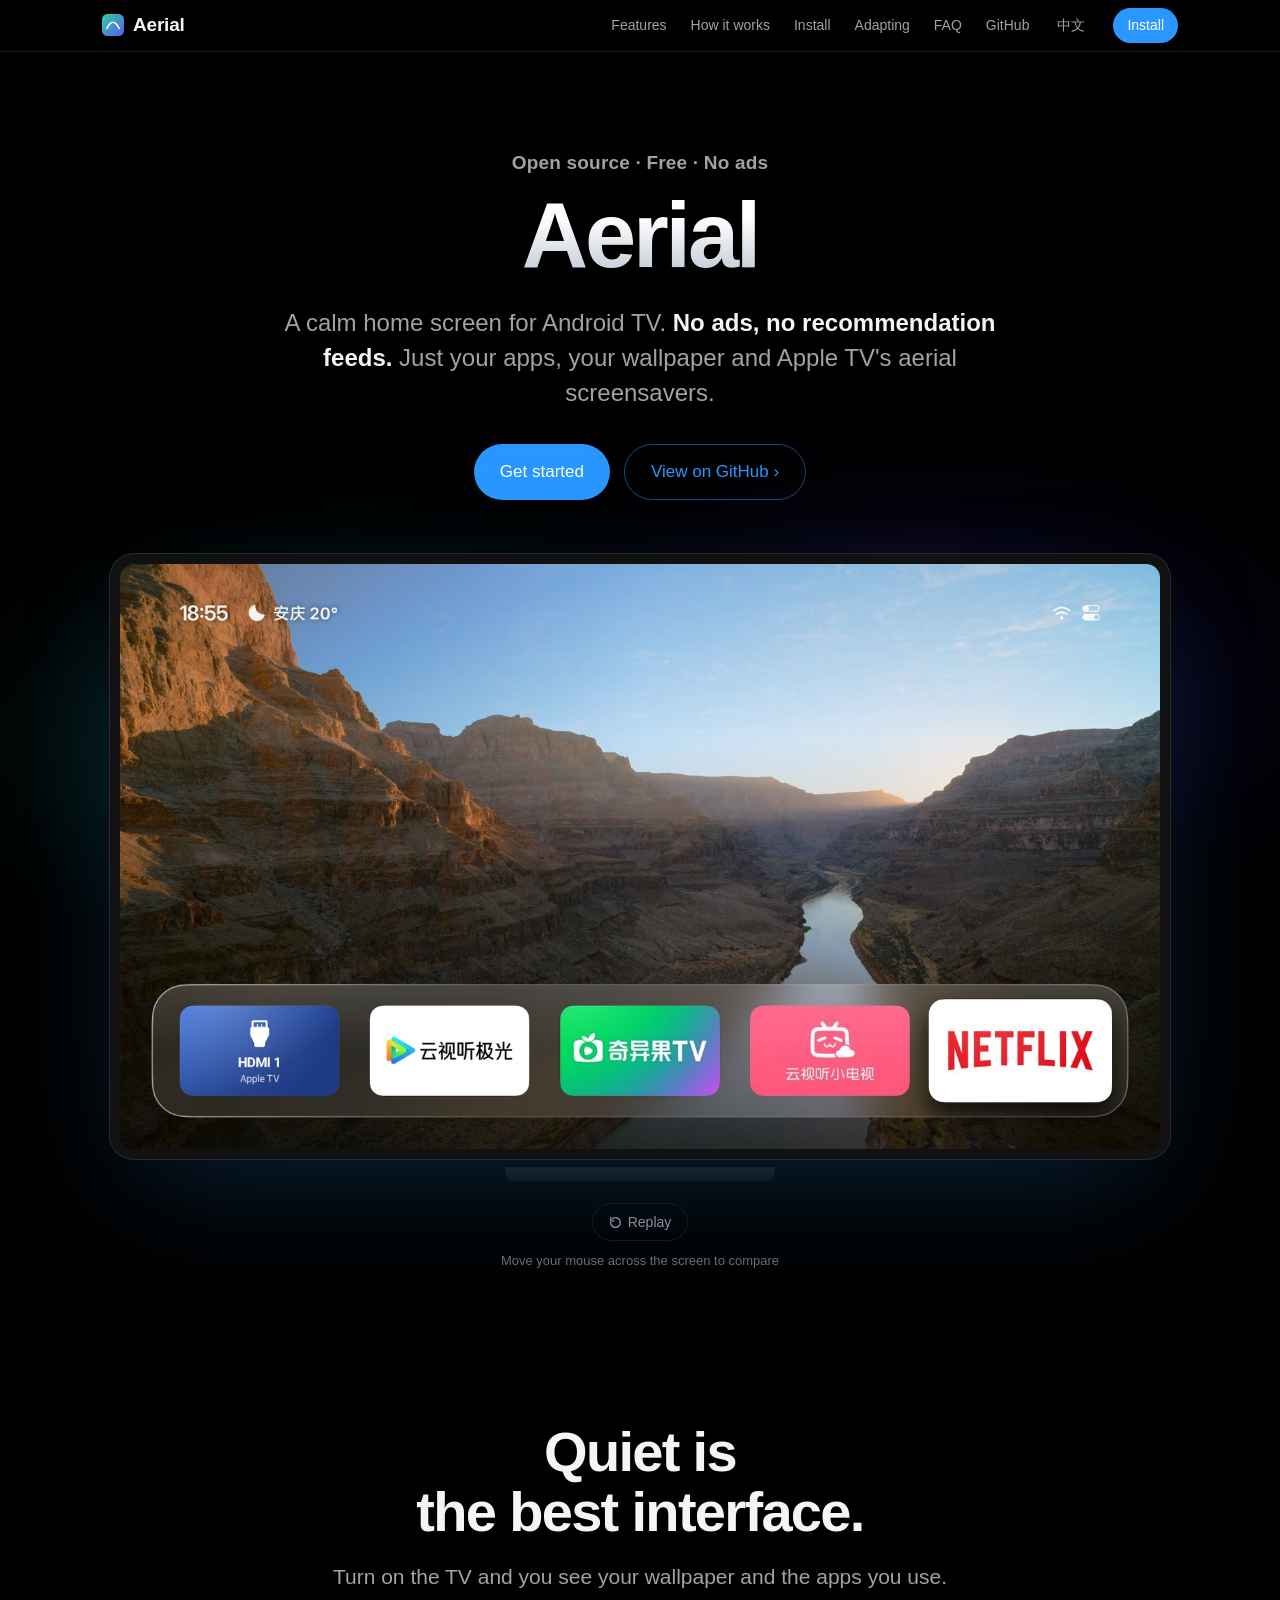
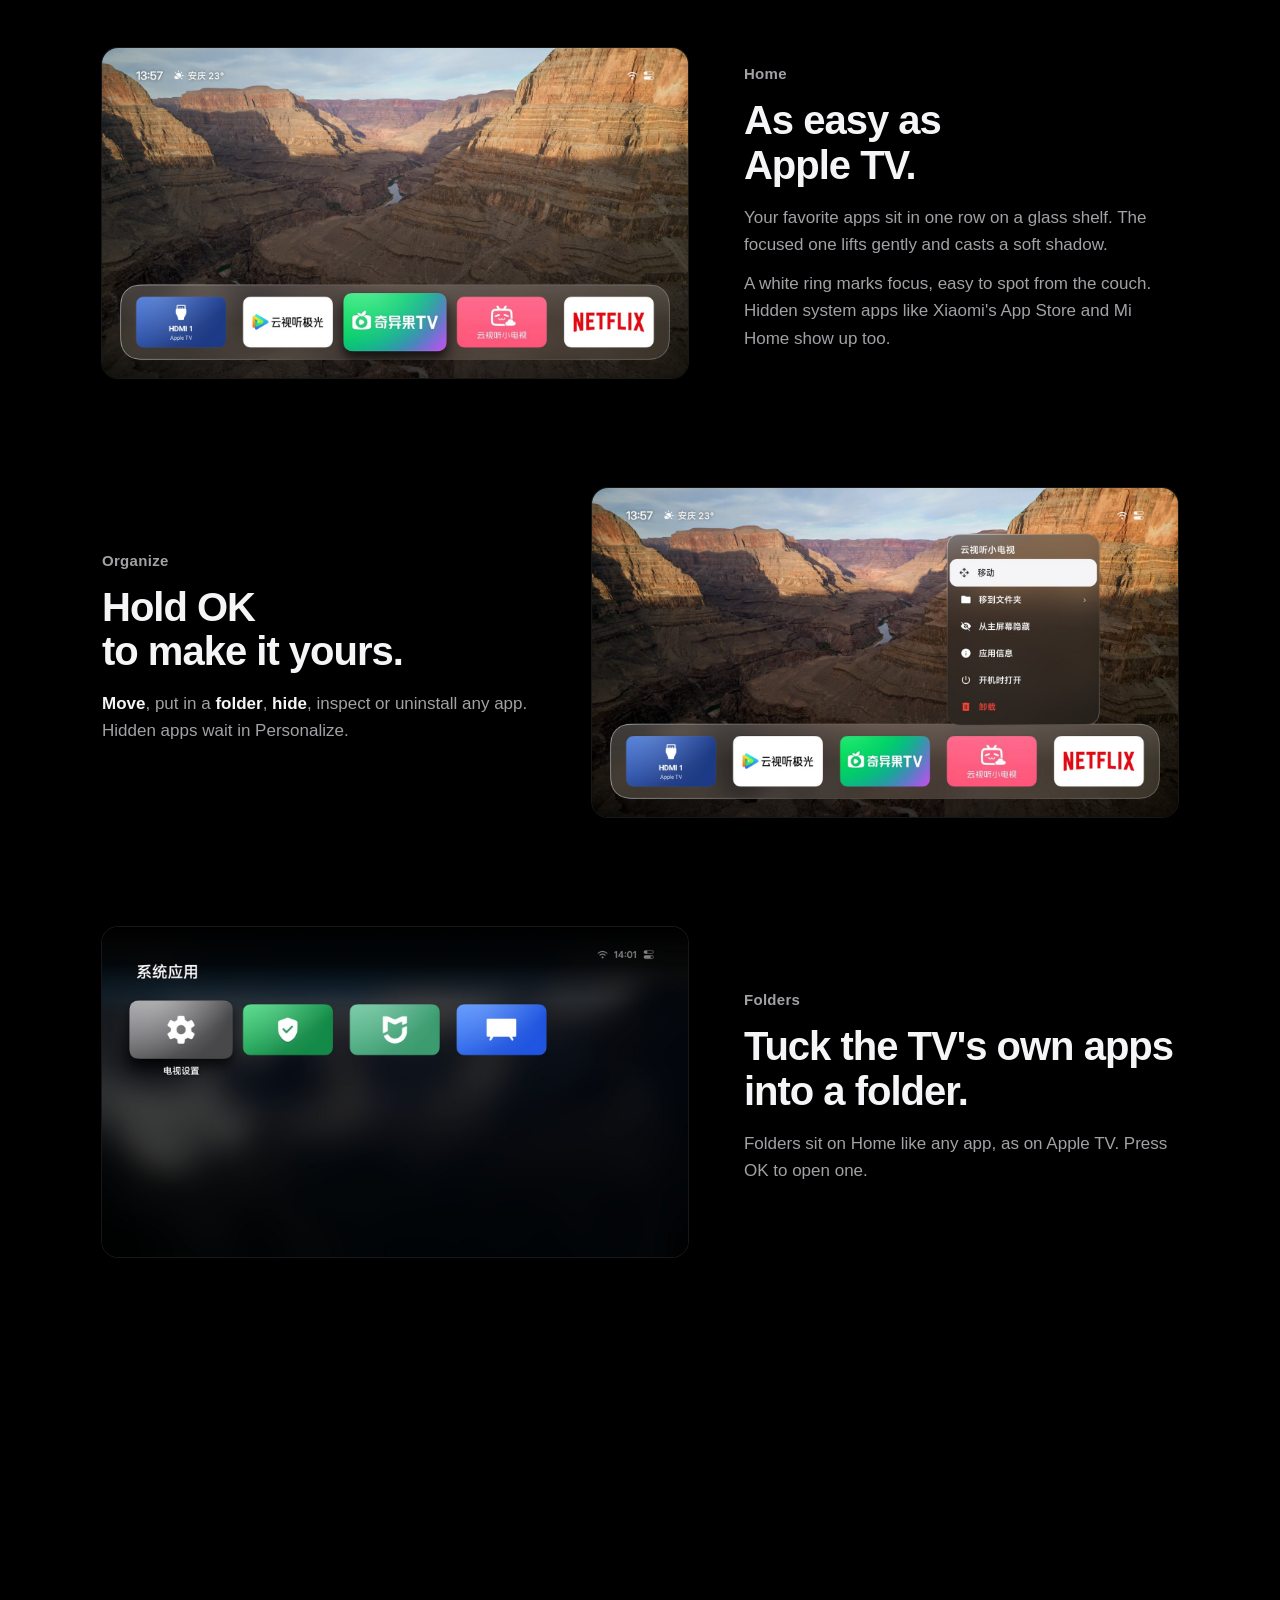
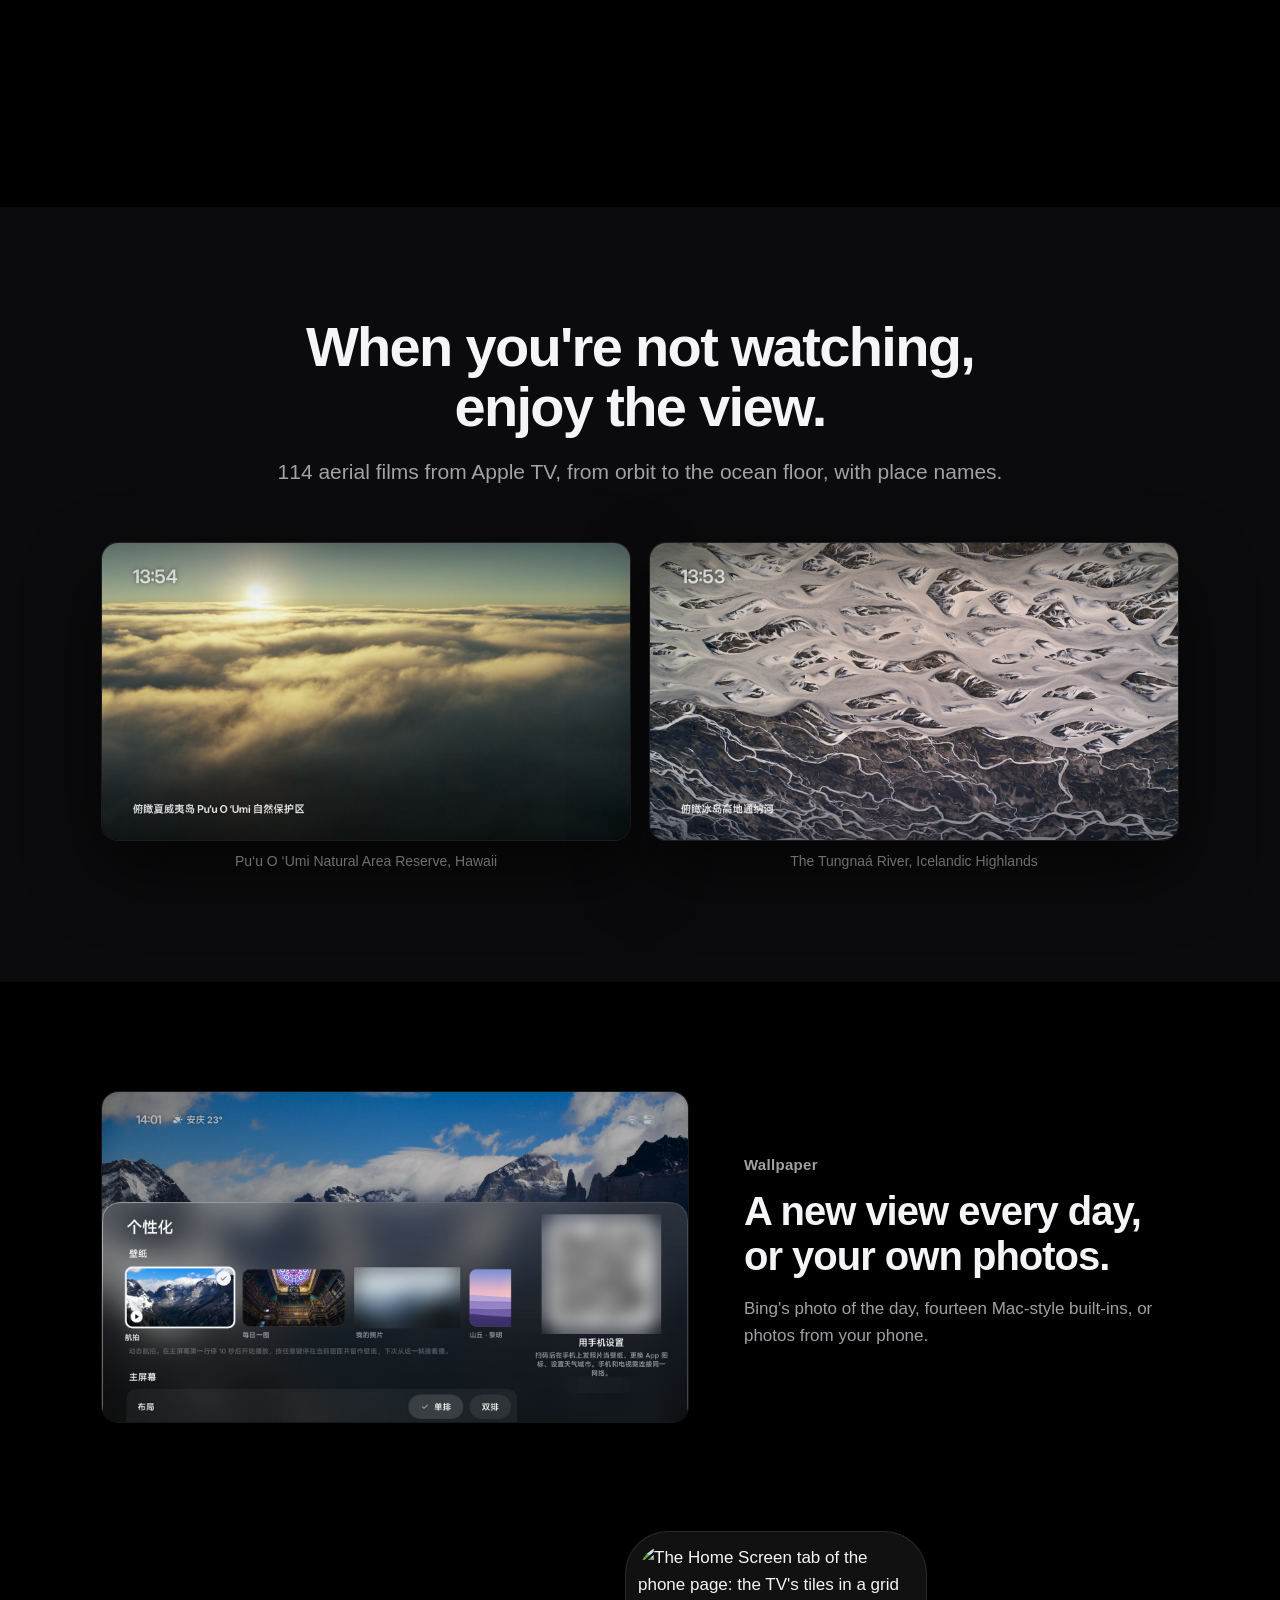
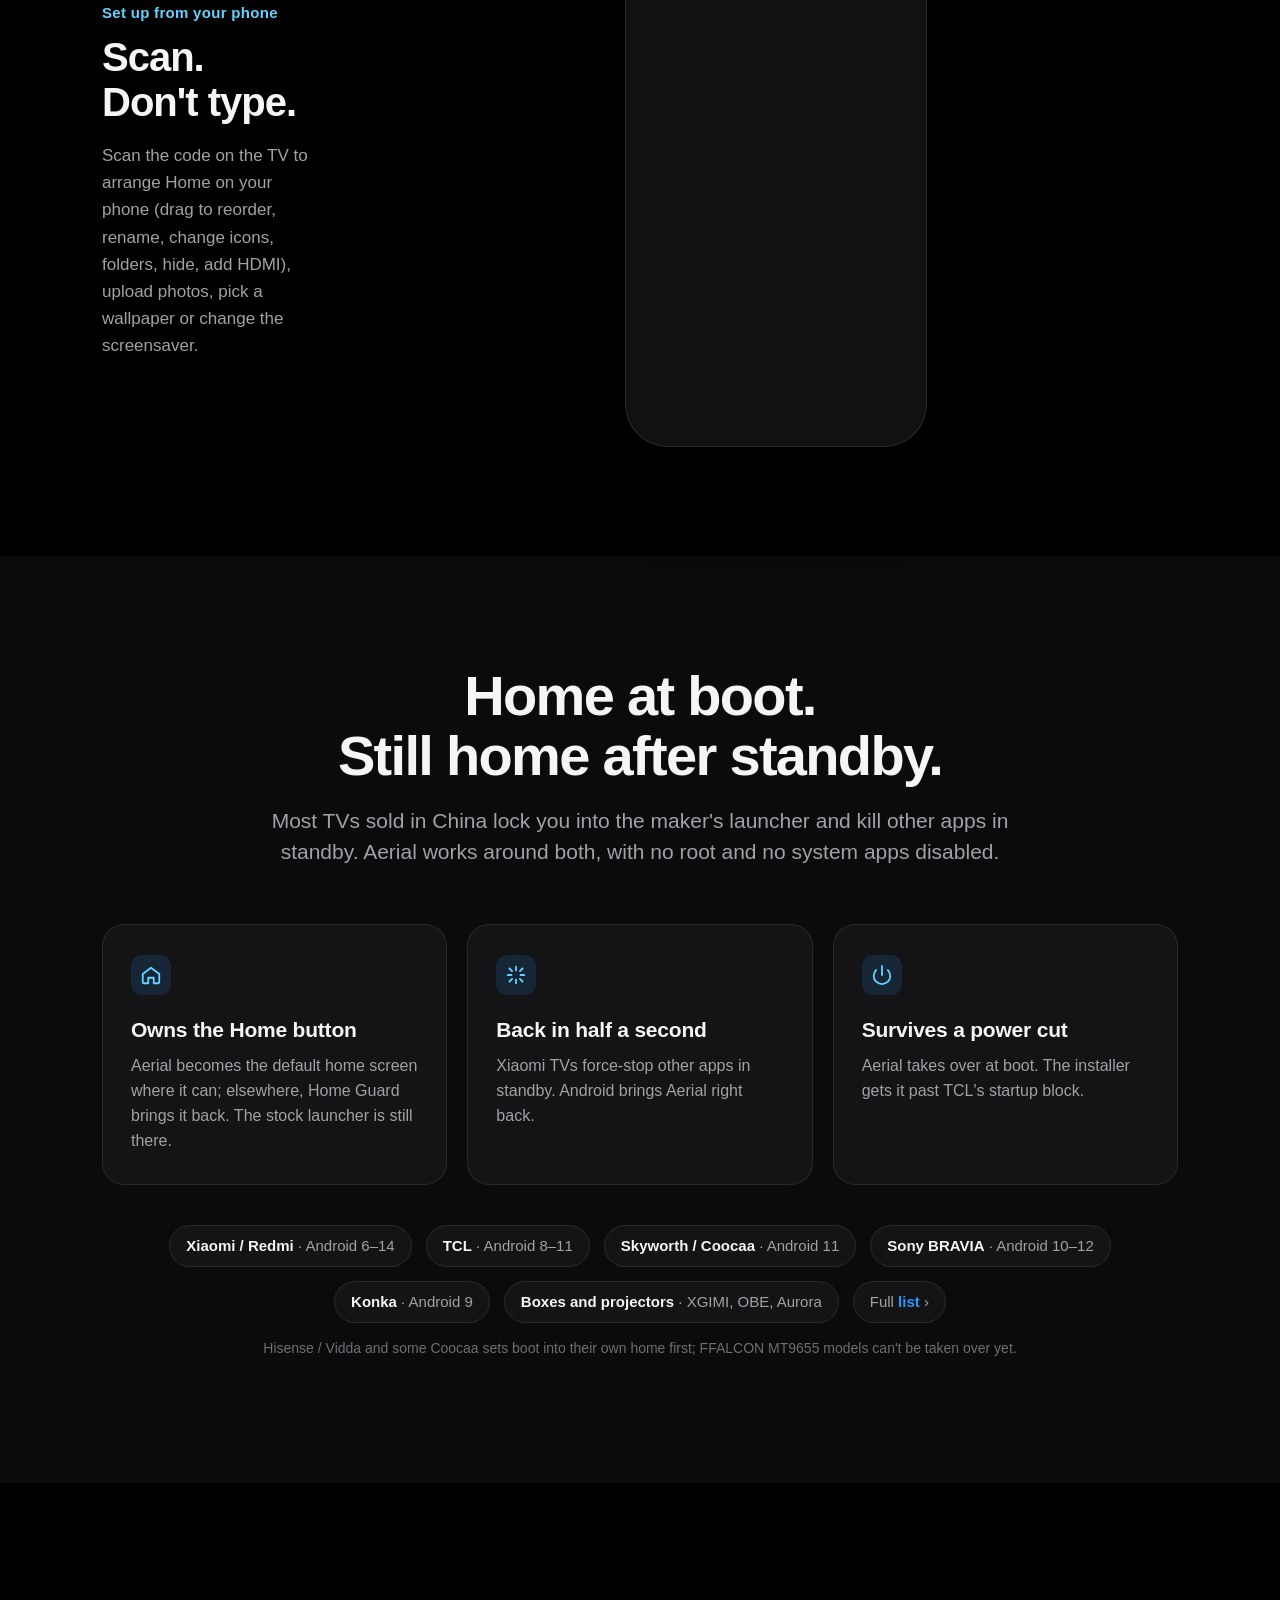
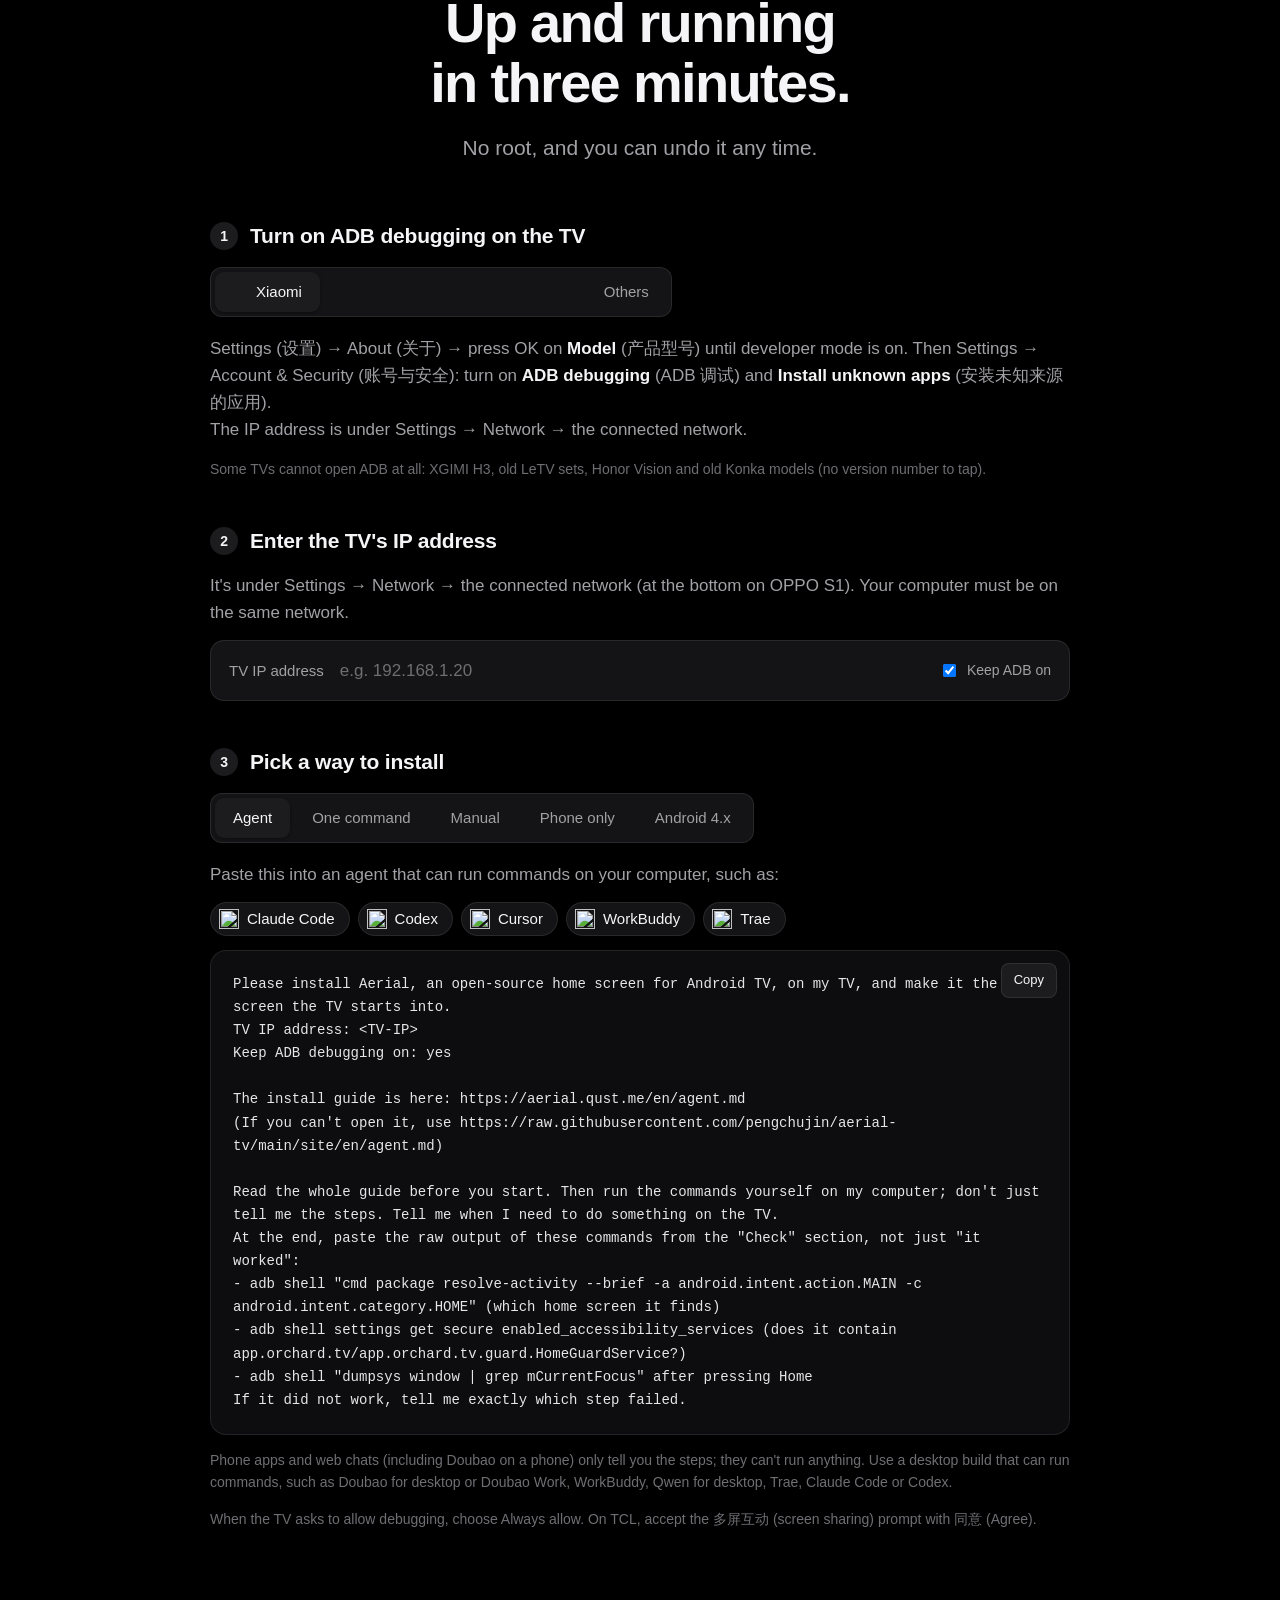
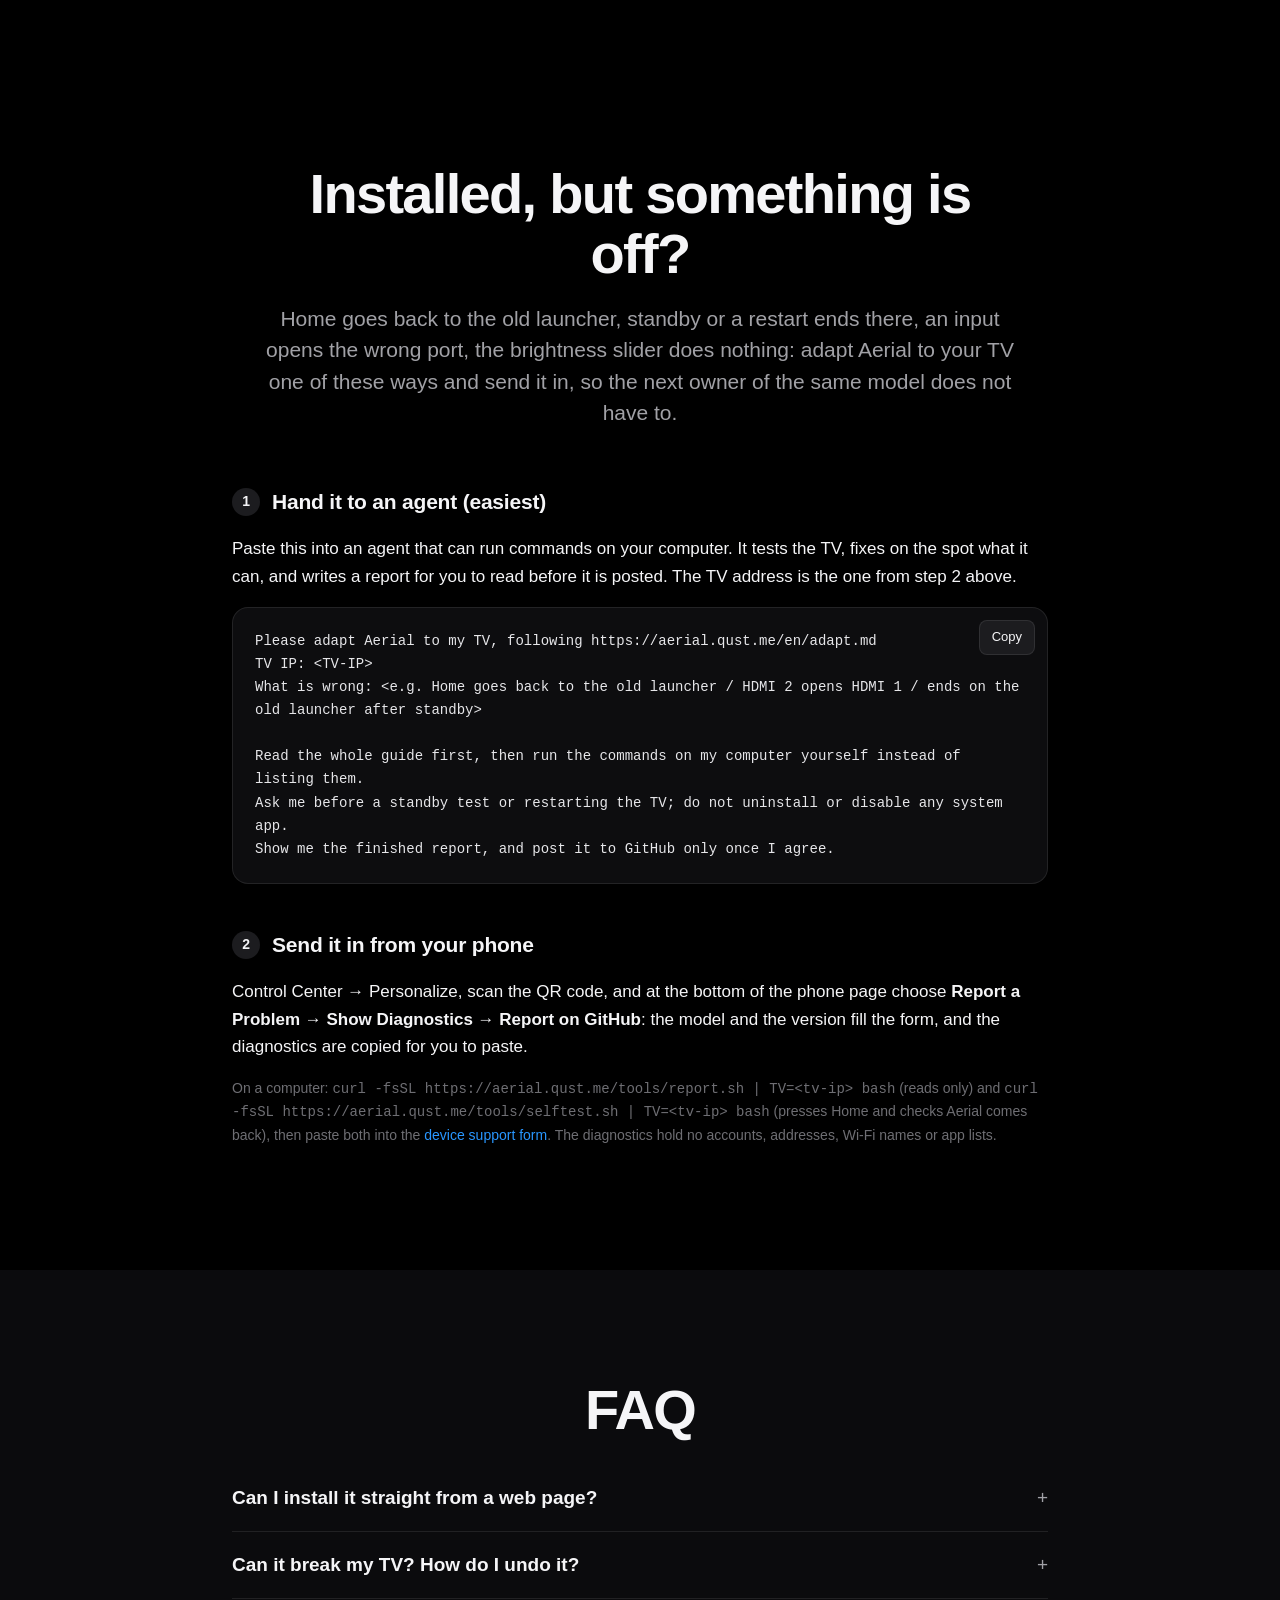
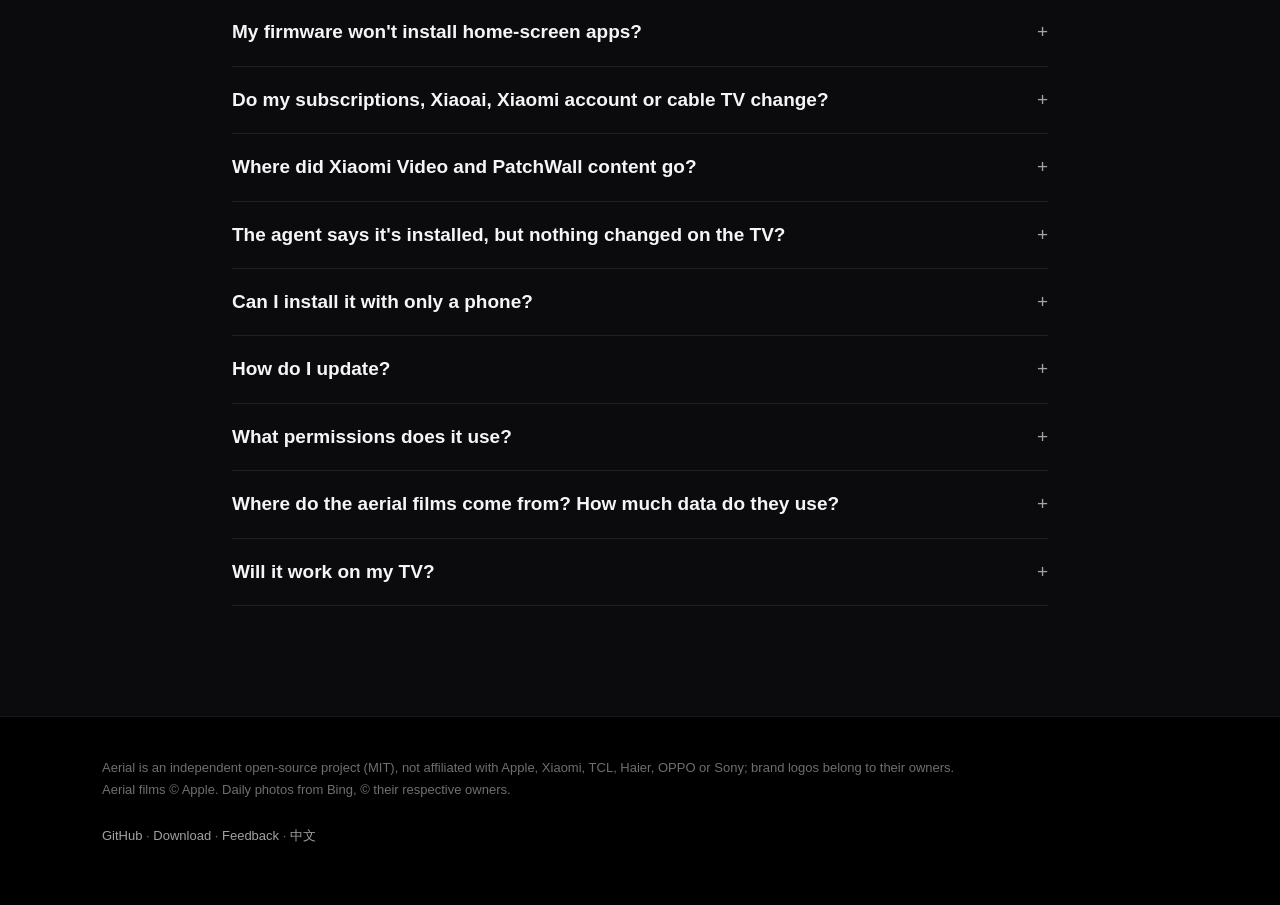
==== android/site/en/index.html @ 9aece4e9 "Lite in the agent guide: pick the build by Android version, refuse the wrong one agent.md (zh/en) ch" ====
<!doctype html>
<html lang="en">
<head>
<meta charset="utf-8">
<meta name="viewport" content="width=device-width, initial-scale=1, viewport-fit=cover">
<script>
  // Open the page in the browser's language, unless the visitor picked one with the switcher.
  (function () {
    if (/bot|crawl|spider|slurp/i.test(navigator.userAgent)) return;
    var saved; try { saved = localStorage.getItem('aerial-lang'); } catch (e) {}
    var lang = (navigator.languages && navigator.languages[0]) || navigator.language || '';
    if (saved ? saved === 'zh' : /^zh/i.test(lang)) location.replace('../' + location.hash);
  })();
</script>
<title>Aerial · A calm home screen for Android TV</title>
<meta name="description" content="An open-source, tvOS-style home screen for Android TV. No ads, no recommendation feeds. Just your apps, your wallpaper and Apple TV's aerial screensavers. Built for Xiaomi, TCL, Skyworth, Sony and other TVs and boxes sold in China.">
<meta property="og:title" content="Aerial · A calm home screen for Android TV">
<meta property="og:description" content="An open-source, tvOS-style home screen for Android TV. No ads, and it stays your home screen.">
<meta property="og:image" content="../img/home.jpg?v=147">
<meta name="theme-color" content="#000000">
<link rel="alternate" hreflang="zh" href="https://aerial.qust.me/">
<link rel="alternate" hreflang="en" href="https://aerial.qust.me/en/">
<link rel="alternate" hreflang="x-default" href="https://aerial.qust.me/en/">
<link rel="icon" href="../favicon.svg" type="image/svg+xml">
<link rel="stylesheet" href="../style.css?v=12">
</head>
<body>

<nav>
  <div class="wrap">
    <a class="brand" href="#top" aria-label="Aerial"><svg width="22" height="22" viewBox="0 0 32 32" aria-hidden="true"><defs><linearGradient id="g" x1="0" y1="0" x2="1" y2="1"><stop offset="0" stop-color="#2fd0a5"/><stop offset="1" stop-color="#5b5bf0"/></linearGradient></defs><rect width="32" height="32" rx="8" fill="url(#g)"/><path d="M7 21c3-6 6-9 9-9s6 3 9 9" fill="none" stroke="#fff" stroke-width="2.4" stroke-linecap="round"/></svg> Aerial</a>
    <div class="links">
      <a href="#features">Features</a>
      <a href="#how">How it works</a>
      <a href="#install">Install</a>
      <a href="#adapt">Adapting</a>
      <a href="#faq">FAQ</a>
      <a href="https://github.com/pengchujin/aerial-tv">GitHub</a>
    </div>
    <a class="lang" href="../" data-lang="zh" hreflang="zh" lang="zh-CN">中文</a>
    <a class="cta" href="#install">Install</a>
  </div>
</nav>

<header class="hero" id="top">
  <div class="wrap">
    <p class="eyebrow">Open source · Free · No ads</p>
    <h1>Aerial</h1>
    <p class="lede">A calm home screen for Android TV. <strong>No ads, no recommendation feeds.</strong> Just your apps, your wallpaper and Apple TV's aerial screensavers.</p>
    <div class="actions">
      <a class="btn primary" href="#install">Get started</a>
      <a class="btn ghost" href="https://github.com/pengchujin/aerial-tv">View on GitHub ›</a>
    </div>
    <div class="tv reveal">
      <div class="glow"></div>
      <div class="screen compare" id="compare" role="slider" tabindex="0" aria-label="The TV's stock home screen compared with Aerial. Move left or right to compare." aria-valuemin="0" aria-valuemax="100" aria-valuenow="0">
        <img class="before" src="../img/stock-xiaomi.jpg?v=3" alt="The TV's stock home screen, covered in show recommendations and membership badges" width="1600" height="900">
        <div class="after"><img src="../img/home.jpg?v=147" alt="Aerial's home screen: a landscape wallpaper and a row of apps on a glass shelf" width="1600" height="900"></div>
        <div class="divider" aria-hidden="true"><span class="knob"><svg width="20" height="20" viewBox="0 0 24 24" fill="none" stroke="currentColor" stroke-width="2.4" stroke-linecap="round" stroke-linejoin="round"><path d="M9 6l-6 6 6 6M15 6l6 6-6 6"/></svg></span></div>
      </div>
      <div class="stand"></div>
      <div class="compare-legend">
        <button type="button" class="replay"><svg width="13" height="13" viewBox="0 0 24 24" fill="none" stroke="currentColor" stroke-width="2.6" stroke-linecap="round" stroke-linejoin="round" aria-hidden="true"><path d="M3 12a9 9 0 1 0 3-6.7"/><path d="M3 3v6h6"/></svg>Replay</button>
        <span class="compare-hint">Move your mouse across the screen to compare</span>
      </div>
    </div>
  </div>
</header>

<section id="features">
  <div class="wrap">
    <div class="head reveal">
      <h2>Quiet is<br>the best interface.</h2>
      <p>Turn on the TV and you see your wallpaper and the apps you use.</p>
    </div>

    <div class="feature reveal">
      <div class="shot"><img src="../img/focus.jpg?v=146" alt="The glass shelf under the top row, with an app in focus" loading="lazy" width="1600" height="900"></div>
      <div>
        <p class="kicker">Home</p>
        <h3>As easy as<br>Apple TV.</h3>
        <p>Your favorite apps sit in one row on a glass shelf. The focused one lifts gently and casts a soft shadow.</p>
        <p>A white ring marks focus, easy to spot from the couch. Hidden system apps like Xiaomi's App Store and Mi Home show up too.</p>
      </div>
    </div>

    <div class="feature flip reveal">
      <div class="shot"><img src="../img/menu.jpg?v=146" alt="The long-press menu: Move, Move to Folder, Hide, App Info, Uninstall" loading="lazy" width="1600" height="900"></div>
      <div>
        <p class="kicker">Organize</p>
        <h3>Hold OK<br>to make it yours.</h3>
        <p><strong>Move</strong>, put in a <strong>folder</strong>, <strong>hide</strong>, inspect or uninstall any app. Hidden apps wait in Personalize.</p>
      </div>
    </div>

    <div class="feature reveal">
      <div class="shot"><img src="../img/folder.jpg?v=146" alt="An open folder of system apps" loading="lazy" width="1600" height="900"></div>
      <div>
        <p class="kicker">Folders</p>
        <h3>Tuck the TV's own apps<br>into a folder.</h3>
        <p>Folders sit on Home like any app, as on Apple TV. Press OK to open one.</p>
      </div>
    </div>

    <div class="feature flip reveal">
      <div class="shot"><img src="../img/control-center.jpg?v=146" alt="Control Center: inputs, network, settings, volume and brightness" loading="lazy" width="1600" height="900"></div>
      <div>
        <p class="kicker">Control Center</p>
        <h3>Everyday controls,<br>one button away.</h3>
        <p>Inputs, network, settings, volume and brightness, all in one place. Pin an HDMI input to Home to switch in one press.</p>
      </div>
    </div>
  </div>
</section>

<section class="alt">
  <div class="wrap">
    <div class="head reveal">
      <h2>When you're not watching,<br>enjoy the view.</h2>
      <p>114 aerial films from Apple TV, from orbit to the ocean floor, with place names.</p>
    </div>
    <div class="gallery reveal">
      <figure>
        <div class="shot"><img src="../img/screensaver-aerial.jpg?v=146" alt="Aerial screensaver over the Pu‘u O ‘Umi Natural Area Reserve, Hawaii" loading="lazy" width="1600" height="900"></div>
        <figcaption>Pu‘u O ‘Umi Natural Area Reserve, Hawaii</figcaption>
      </figure>
      <figure>
        <div class="shot"><img src="../img/screensaver-aerial-2.jpg?v=146" alt="Aerial screensaver over the Tungnaá River in the Icelandic Highlands" loading="lazy" width="1600" height="900"></div>
        <figcaption>The Tungnaá River, Icelandic Highlands</figcaption>
      </figure>
    </div>
  </div>
</section>

<section>
  <div class="wrap">
    <div class="feature reveal">
      <div class="shot"><img src="../img/wallpaper.jpg?v=146" alt="The Personalize panel" loading="lazy" width="1600" height="900"></div>
      <div>
        <p class="kicker">Wallpaper</p>
        <h3>A new view every day,<br>or your own photos.</h3>
        <p>Bing's photo of the day, fourteen Mac-style built-ins, or photos from your phone.</p>
      </div>
    </div>
    <div class="phone-row reveal" style="margin-top:110px">
      <div>
        <p class="kicker">Set up from your phone</p>
        <h3 class="sub">Scan.<br>Don't type.</h3>
        <p class="muted">Scan the code on the TV to arrange Home on your phone (drag to reorder, rename, change icons, folders, hide, add HDMI), upload photos, pick a wallpaper or change the screensaver.</p>
      </div>
      <div class="phone"><img src="../img/phone.jpg?v=147" alt="The Home Screen tab of the phone page: the TV's tiles in a grid" loading="lazy" width="780" height="1384"></div>
    </div>
  </div>
</section>

<section class="alt" id="how">
  <div class="wrap">
    <div class="head reveal">
      <h2>Home at boot.<br>Still home after standby.</h2>
      <p>Most TVs sold in China lock you into the maker's launcher and kill other apps in standby. Aerial works around both, with no root and no system apps disabled.</p>
    </div>
    <div class="grid3 reveal">
      <div class="tile">
        <div class="ic"><svg width="22" height="22" viewBox="0 0 24 24" fill="none" stroke="currentColor" stroke-width="2" stroke-linecap="round" stroke-linejoin="round"><path d="M3 11l9-7 9 7v9a1 1 0 0 1-1 1h-5v-6h-6v6H4a1 1 0 0 1-1-1z"/></svg></div>
        <h4>Owns the Home button</h4>
        <p>Aerial becomes the default home screen where it can; elsewhere, Home Guard brings it back. The stock launcher is still there.</p>
      </div>
      <div class="tile">
        <div class="ic"><svg width="22" height="22" viewBox="0 0 24 24" fill="none" stroke="currentColor" stroke-width="2" stroke-linecap="round" stroke-linejoin="round"><path d="M12 3v4M12 17v4M4.9 4.9l2.8 2.8M16.3 16.3l2.8 2.8M3 12h4M17 12h4M4.9 19.1l2.8-2.8M16.3 7.7l2.8-2.8"/></svg></div>
        <h4>Back in half a second</h4>
        <p>Xiaomi TVs force-stop other apps in standby. Android brings Aerial right back.</p>
      </div>
      <div class="tile">
        <div class="ic"><svg width="22" height="22" viewBox="0 0 24 24" fill="none" stroke="currentColor" stroke-width="2" stroke-linecap="round" stroke-linejoin="round"><path d="M12 2v10"/><path d="M18.4 6.6a9 9 0 1 1-12.8 0"/></svg></div>
        <h4>Survives a power cut</h4>
        <p>Aerial takes over at boot. The installer gets it past TCL's startup block.</p>
      </div>
    </div>
    <div class="devices reveal">
      <span class="chip"><b>Xiaomi / Redmi</b> · Android 6–14</span>
      <span class="chip"><b>TCL</b> · Android 8–11</span>
      <span class="chip"><b>Skyworth / Coocaa</b> · Android 11</span>
      <span class="chip"><b>Sony BRAVIA</b> · Android 10–12</span>
      <span class="chip"><b>Konka</b> · Android 9</span>
      <span class="chip"><b>Boxes and projectors</b> · XGIMI, OBE, Aurora</span>
      <a class="chip chip-link" href="https://github.com/pengchujin/aerial-tv/blob/main/README.en.md#supported-tvs">Full <b>list</b> ›</a>
    </div>
    <p class="note devices-note reveal">Hisense / Vidda and some Coocaa sets boot into their own home first; FFALCON MT9655 models can't be taken over yet.</p>
  </div>
</section>

<section id="install">
  <div class="wrap">
    <div class="head reveal">
      <h2>Up and running<br>in three minutes.</h2>
      <p>No root, and you can undo it any time.</p>
    </div>

    <div class="install reveal">
      <h3 class="step"><span>1</span>Turn on ADB debugging on the TV</h3>
      <div class="tabs" role="tablist" data-tabs="brand">
        <button role="tab" aria-selected="true" data-tab="xiaomi"><i class="logo xiaomi" aria-hidden="true"></i>Xiaomi</button>
        <button role="tab" aria-selected="false" data-tab="tcl" aria-label="TCL"><i class="logo tcl" aria-hidden="true"></i></button>
        <button role="tab" aria-selected="false" data-tab="haier" aria-label="Haier"><i class="logo haier" aria-hidden="true"></i></button>
        <button role="tab" aria-selected="false" data-tab="oppo" aria-label="OPPO"><i class="logo oppo" aria-hidden="true"></i></button>
        <button role="tab" aria-selected="false" data-tab="other"><i class="logo android" aria-hidden="true"></i>Others</button>
      </div>
      <div class="panel on" data-panel="xiaomi"><p>Settings (设置) → About (关于) → press OK on <b>Model</b> (产品型号) until developer mode is on. Then Settings → Account &amp; Security (账号与安全): turn on <b>ADB debugging</b> (ADB 调试) and <b>Install unknown apps</b> (安装未知来源的应用).<br>The IP address is under Settings → Network → the connected network.</p></div>
      <div class="panel" data-panel="tcl"><p>Settings (设置) → About (关于) → <b>Device info</b> (本机信息), then quickly press <b>Up, Down, Left, Right</b>. Turn on <b>ADB</b> in the <b>More</b> (更多) group that appears.<br>The IP address is under Settings → Network → the connected network.</p></div>
      <div class="panel" data-panel="haier"><p>Press the Source button <b>on the TV itself</b>. While the source menu is open, press <b>Left, Left, Up, Right</b> on the remote to open the factory menu (海尔工厂菜单), then set <b>ADB 调试开关</b> (ADB debugging) to on. Change nothing else.<br>The IP address is under Settings → Network → the connected network.</p></div>
      <div class="panel" data-panel="oppo"><p>Settings (设置) → System (系统) → About (关于本机) → <b>Model</b> (设备型号), press <b>Up, Up, Right, Right</b>, then OK. Then Settings → System → <b>Developer options</b> (开发者选项) and turn on <b>USB debugging</b> (USB 调试, sometimes called ADB debugging).<br>The IP address is at the <b>bottom</b> of Settings → Network → the connected network.</p></div>
      <div class="panel" data-panel="other"><p>Settings → Device Preferences → About → press <b>Build</b> (not Android version) 7 times, then turn on <b>USB debugging</b> in Developer options.<br>The IP address is under Settings → Network → the connected network.</p></div>
      <p class="note">Some TVs cannot open ADB at all: XGIMI H3, old LeTV sets, Honor Vision and old Konka models (no version number to tap).</p>

      <h3 class="step"><span>2</span>Enter the TV's IP address</h3>
      <p class="hint">It's under Settings → Network → the connected network (at the bottom on OPPO S1). Your computer must be on the same network.</p>
      <div class="field">
        <label for="ip">TV IP address</label>
        <input id="ip" inputmode="decimal" autocomplete="off" spellcheck="false" placeholder="e.g. 192.168.1.20">
        <label class="opt"><input type="checkbox" id="keep" checked> Keep ADB on</label>
      </div>

      <h3 class="step"><span>3</span>Pick a way to install</h3>
      <div class="tabs" role="tablist" data-tabs="method">
        <button role="tab" aria-selected="true" data-tab="agent">Agent</button>
        <button role="tab" aria-selected="false" data-tab="cli">One command</button>
        <button role="tab" aria-selected="false" data-tab="manual">Manual</button>
        <button role="tab" aria-selected="false" data-tab="phone">Phone only</button>
        <button role="tab" aria-selected="false" data-tab="lite">Android 4.x</button>
      </div>

      <div class="panel on" data-panel="agent">
        <p>Paste this into an agent that can run commands on your computer, such as:</p>
        <ul class="agents">
          <li><img src="../img/agents/claude-code.svg" alt="" width="20" height="20">Claude Code</li>
          <li><img src="../img/agents/codex.svg" alt="" width="20" height="20">Codex</li>
          <li><img src="../img/agents/cursor.svg" alt="" width="20" height="20">Cursor</li>
          <li><img src="../img/agents/workbuddy.svg" alt="" width="20" height="20">WorkBuddy</li>
          <li><img src="../img/agents/trae.svg" alt="" width="20" height="20">Trae</li>
        </ul>
        <div class="code"><button class="copy" data-copy="prompt">Copy</button><pre id="prompt"></pre></div>
        <p class="note">Phone apps and web chats (including Doubao on a phone) only tell you the steps; they can't run anything. Use a desktop build that can run commands, such as Doubao for desktop or Doubao Work, WorkBuddy, Qwen for desktop, Trae, Claude Code or Codex.</p>
      </div>

      <div class="panel" data-panel="cli">
        <p>Run it in a macOS or Linux terminal; it downloads adb if you don't have it. On Windows, use an agent.</p>
        <div class="code"><button class="copy" data-copy="cmd">Copy</button><pre id="cmd"></pre></div>
      </div>

      <div class="panel" data-panel="manual">
        <p>Download <a href="../download/aerial-standard.apk"><b>aerial-standard.apk</b></a>, then run:</p>
        <div class="code"><button class="copy" data-copy="manualcmd">Copy</button><pre id="manualcmd"></pre></div>
      </div>

      <div class="panel" data-panel="phone">
        <p>Without a computer, use an ADB app on a phone: <b>甲壳虫 ADB 助手</b> (Beetle ADB), <b>超级小爱</b> (Super Xiaoai), or similar tools from the app store.</p>
        <ol>
          <li>Phone and TV on the same Wi-Fi.</li>
          <li>Turn on ADB on the TV as in step 1 above; the IP address is in the same place.</li>
          <li>Connect the phone to <code>&lt;TV-IP&gt;:5555</code>; choose Always allow on the TV.</li>
          <li>Install Aerial from the app (standard build; try the guard build if that is refused), then grant permissions one by one as in Windows item 3 of the <a href="agent.md">install guide</a> and start the app as in item 6.</li>
        </ol>
        <p class="note">Users have installed Aerial this way; we have not tested each tool. Phone tools usually can't finish every setting, so once it's installed, run the check with a computer or an agent if you can.</p>
      </div>

      <div class="panel" data-panel="lite">
        <p><b>Aerial Lite</b> is a separate app for old TVs and boxes on <b>Android 4.0-4.4</b>, looking the same as the full app. <b>This is its first release (1.0), a beta</b>: it was tested on emulators and newer TVs only, and real 4.x TVs may still show small problems.</p>
        <p><b>Nothing extra to do</b>: the Agent and One command tabs both check the TV's Android version first, then install Lite on 4.x and the full app on 5.0 and later, never the wrong one.</p>
        <p>Without a computer: copy <a href="../download/aerial-lite.apk"><b>aerial-lite.apk</b></a> to a USB drive and open it with the TV's file manager (on 4.x TVs only). Then <b>press Home on the remote</b>; when Android asks which app to use, choose <b>Aerial Lite</b>, then <b>Always</b>.</p>
        <p class="note">Lite has no Home Guard: where the firmware keeps Home for its own launcher, open Lite from the app list. No aerial wallpaper, input tiles or in-app updates either (updating is installing again). To undo: Settings → Apps → Aerial Lite → Clear defaults, or uninstall it. Report problems with the <a href="https://github.com/pengchujin/aerial-tv/issues/new?template=device.yml&amp;title=%5BLite%5D%20">device support form</a>, with Lite in the title.</p>
      </div>

      <p class="note">When the TV asks to allow debugging, choose Always allow. On TCL, accept the 多屏互动 (screen sharing) prompt with 同意 (Agree).</p>
    </div>
  </div>
</section>

<section id="adapt">
  <div class="wrap" style="max-width:860px">
    <div class="head reveal">
      <h2>Installed, but something is off?</h2>
      <p>Home goes back to the old launcher, standby or a restart ends there, an input opens the wrong port, the brightness slider does nothing: adapt Aerial to your TV one of these ways and send it in, so the next owner of the same model does not have to.</p>
    </div>
    <div class="install reveal">
      <h3 class="step"><span>1</span>Hand it to an agent (easiest)</h3>
      <p>Paste this into an agent that can run commands on your computer. It tests the TV, fixes on the spot what it can, and writes a report for you to read before it is posted. The TV address is the one from step 2 above.</p>
      <div class="code"><button class="copy" data-copy="adaptprompt">Copy</button><pre id="adaptprompt"></pre></div>

      <h3 class="step"><span>2</span>Send it in from your phone</h3>
      <p>Control Center → Personalize, scan the QR code, and at the bottom of the phone page choose <b>Report a Problem → Show Diagnostics → Report on GitHub</b>: the model and the version fill the form, and the diagnostics are copied for you to paste.</p>
      <p class="note">On a computer: <code>curl -fsSL https://aerial.qust.me/tools/report.sh | TV=&lt;tv-ip&gt; bash</code> (reads only) and <code>curl -fsSL https://aerial.qust.me/tools/selftest.sh | TV=&lt;tv-ip&gt; bash</code> (presses Home and checks Aerial comes back), then paste both into the <a href="https://github.com/pengchujin/aerial-tv/issues/new?template=device.yml">device support form</a>. The diagnostics hold no accounts, addresses, Wi-Fi names or app lists.</p>
    </div>
  </div>
</section>

<section class="alt" id="faq">
  <div class="wrap" style="max-width:860px">
    <div class="head reveal" style="margin-bottom:24px"><h2>FAQ</h2></div>
    <div class="reveal">
      <details>
        <summary>Can I install it straight from a web page?</summary>
        <p>No. Browsers can't reach the TV's ADB. The agent prompt or the one-line command is the easiest way.</p>
      </details>
      <details>
        <summary>Can it break my TV? How do I undo it?</summary>
        <p>No. Aerial doesn't touch system apps; it grants itself a few permissions and changes the home screen and screensaver settings, and all of that can be undone. The easiest way is to paste the text below into an AI that can run commands on a computer (the same kind you installed with): it follows the Undo section of the <a href="agent.md">install guide</a>, undoes every change and leaves the TV on its original home screen. Add "and uninstall Aerial as well" to also remove it.</p>
        <div class="code"><button class="copy" data-copy="restoreprompt">Copy</button><pre id="restoreprompt"></pre></div>
        <p>By hand: replace the final <code>bash</code> in the one-line command with <code>bash -s restore</code>, that is <code>curl -fsSL https://aerial.qust.me/install.sh | TV=&lt;TV-IP&gt; bash -s restore</code>; add <code>--uninstall</code> to remove Aerial too. On Windows without bash, the commands one by one are in the <a href="agent.md">install guide</a>.</p>
      </details>
      <details>
        <summary>My firmware won't install home-screen apps?</summary>
        <p>Install the build that doesn't declare itself a home screen: add <code>-s guard</code> to the end of the one-line command, or download <a href="../download/aerial-guard.apk">aerial-guard.apk</a> for a manual install.</p>
      </details>
      <details>
        <summary>Do my subscriptions, Xiaoai, Xiaomi account or cable TV change?</summary>
        <p>No. Aerial only replaces the home screen: Xiaomi / TCL subscriptions, Xiaoai, your Xiaomi account and cable TV all work as before, and the old home screen still opens from the app list.</p>
      </details>
      <details>
        <summary>Where did Xiaomi Video and PatchWall content go?</summary>
        <p>The 桌面 (Home) tile opens PatchWall as before, with its recommendations and subscription content. The boot ad comes from the firmware; Aerial can't remove it.</p>
      </details>
      <details>
        <summary>The agent says it's installed, but nothing changed on the TV?</summary>
        <p>Some agents report success without running anything. Ask it to paste the raw output from "Check" in the <a href="agent.md">install guide</a>: which home screen <code>resolve-activity</code> finds, whether <code>enabled_accessibility_services</code> contains <code>app.orchard.tv</code>, and the <code>mCurrentFocus</code> after pressing Home. The install only worked if the last one includes <code>app.orchard.tv</code>.</p>
      </details>
      <details>
        <summary>Can I install it with only a phone?</summary>
        <p>You can try. Users have installed Aerial with Beetle ADB (甲壳虫 ADB 助手) and Super Xiaoai (超级小爱) on a phone; we haven't tested each one. See "Phone only" under Install.</p>
      </details>
      <details>
        <summary>How do I update?</summary>
        <p>From 1.32, the TV's Control Center shows New Version when there is one: choose Download and Install, then confirm in the TV's own installer. On TVs that do not let apps install apps, updating means running the install command again (or asking the agent again); the update page has a QR code that opens this TV's command on a phone. Settings, layout and wallpaper are kept.</p>
      </details>
      <details>
        <summary>What permissions does it use?</summary>
        <p><code>WRITE_SECURE_SETTINGS</code> turns Home Guard back on if it's switched off. The notification listener lets Android restart Aerial; it reads no notifications. Accessibility only sees which window is in front, not what's on screen. Location only shows your Wi-Fi name.</p>
      </details>
      <details>
        <summary>Where do the aerial films come from? How much data do they use?</summary>
        <p>They stream straight from Apple's servers in 1080p, at about 15–20 Mbps. If they can't load, Aerial switches to the photo screensaver.</p>
      </details>
      <details>
        <summary>Will it work on my TV?</summary>
        <p>Check the <a href="https://github.com/pengchujin/aerial-tv/blob/main/README.en.md#supported-tvs">list</a>. If yours isn't there, probably. Stock Android TV and Google TV are the easiest. LG webOS, Samsung Tizen and Huawei Vision (HarmonyOS) run different systems and can't take Aerial; Android 4.0-4.4 TVs get Aerial Lite (a beta, see Android 4.x under Install); older ones are not supported. Some TVs can't open ADB at all, such as XGIMI H3, old LeTV sets, Honor Vision and old Konka models (no version number to tap). Slow or low-memory TVs pick Lite effects on their own; you can also choose it in Personalize → Effects. If something goes wrong, see <a href="#adapt">Installed, but something is off?</a> above.</p>
      </details>
    </div>
  </div>
</section>

<footer>
  <div class="wrap">
    <div>
      Aerial is an independent open-source project (MIT), not affiliated with Apple, Xiaomi, TCL, Haier, OPPO or Sony; brand logos belong to their owners.<br>
      Aerial films © Apple. Daily photos from Bing, © their respective owners.
    </div>
    <div><a href="https://github.com/pengchujin/aerial-tv">GitHub</a> · <a href="../download/aerial-standard.apk">Download</a> · <a href="https://github.com/pengchujin/aerial-tv/issues">Feedback</a> · <a href="../" data-lang="zh" lang="zh-CN">中文</a></div>
  </div>
</footer>

<script>
  window.T = {
    ip: '<TV-IP>',
    copy: 'Copy',
    copied: 'Copied',
    tclOnly: 'TCL only: allow starting at boot',
    guide: '/en/agent.md',
    adaptGuide: '/en/adapt.md',
    prompt: (ip, keep, guide) =>
`Please install Aerial, an open-source home screen for Android TV, on my TV, and make it the home screen the TV starts into.
TV IP address: ${ip}
Keep ADB debugging on: ${keep ? 'yes' : 'no'}

The install guide is here: ${guide}
(If you can't open it, use https://raw.githubusercontent.com/pengchujin/aerial-tv/main/site/en/agent.md)

Read the whole guide before you start. Then run the commands yourself on my computer; don't just tell me the steps. Tell me when I need to do something on the TV.
At the end, paste the raw output of these commands from the "Check" section, not just "it worked":
- adb shell "cmd package resolve-activity --brief -a android.intent.action.MAIN -c android.intent.category.HOME" (which home screen it finds)
- adb shell settings get secure enabled_accessibility_services (does it contain app.orchard.tv/app.orchard.tv.guard.HomeGuardService?)
- adb shell "dumpsys window | grep mCurrentFocus" after pressing Home
If it did not work, tell me exactly which step failed.`,
    adapt: (ip, guide) =>
`Please adapt Aerial to my TV, following ${guide}
TV IP: ${ip}
What is wrong: <e.g. Home goes back to the old launcher / HDMI 2 opens HDMI 1 / ends on the old launcher after standby>

Read the whole guide first, then run the commands on my computer yourself instead of listing them.
Ask me before a standby test or restarting the TV; do not uninstall or disable any system app.
Show me the finished report, and post it to GitHub only once I agree.`,
    restore: (ip, guide) =>
`Please follow the "Undo" section of ${guide} to give my TV (IP address: ${ip}) its original home screen back, without uninstalling Aerial.
Run the commands yourself on my computer; don't just send me the steps.
At the end, paste the raw output of:
- adb shell settings get secure enabled_accessibility_services (it should no longer contain app.orchard.tv)
- adb shell "dumpsys window | grep mCurrentFocus" after pressing Home (it should be the TV's original home screen)`,
  };
</script>
<script src="../app.js?v=5"></script>
</body>
</html>
---- android/site/style.css ----
:root {
  --bg: #000;
  --bg-2: #0b0b0d;
  --card: #141416;
  --card-2: #1c1c1f;
  --line: rgba(255,255,255,.09);
  --text: #f5f5f7;
  --muted: #a1a1a6;
  --dim: #6e6e73;
  --accent: #2997ff;
  --accent-2: #64d2ff;
  --radius: 22px;
  --max: 1120px;
  --ease: cubic-bezier(.23, 1, .32, 1);
}
* { box-sizing: border-box; }
html { -webkit-text-size-adjust: 100%; scroll-behavior: smooth; }
body {
  margin: 0; background: var(--bg); color: var(--text);
  font-family: -apple-system, BlinkMacSystemFont, "SF Pro Text", "PingFang SC", "Hiragino Sans GB", "Microsoft YaHei", "Helvetica Neue", Arial, sans-serif;
  font-size: 17px; line-height: 1.6; -webkit-font-smoothing: antialiased; text-rendering: optimizeLegibility;
}
img { display: block; max-width: 100%; height: auto; }
a { color: var(--accent); text-decoration: none; }
a:hover { text-decoration: underline; }
.wrap { max-width: var(--max); margin: 0 auto; padding: 0 22px; }

/* nav */
nav {
  position: sticky; top: 0; z-index: 10; height: 52px;
  background: rgba(0,0,0,.72); -webkit-backdrop-filter: saturate(180%) blur(20px); backdrop-filter: saturate(180%) blur(20px);
  border-bottom: 1px solid var(--line);
}
nav .wrap { display: flex; align-items: center; height: 100%; gap: 28px; }
nav .brand { font-weight: 600; font-size: 19px; letter-spacing: -.01em; color: var(--text); display: flex; align-items: center; gap: 9px; }
nav .brand:hover { text-decoration: none; }
nav .links { display: flex; gap: 24px; margin-left: auto; font-size: 14px; }
nav .links a { color: var(--muted); }
nav .links a:hover { color: var(--text); text-decoration: none; }
nav .lang { font-size: 14px; color: var(--muted); }
nav .lang:hover { color: var(--text); text-decoration: none; }
nav .cta { font-size: 14px; padding: 6px 14px; border-radius: 980px; background: var(--accent); color: #fff; }
nav .cta:hover { text-decoration: none; background: #0077ed; }

/* hero */
.hero { text-align: center; padding: 96px 0 40px; overflow: hidden; }
.eyebrow { color: var(--muted); font-size: 19px; font-weight: 600; letter-spacing: .01em; margin: 0 0 10px; }
h1 {
  font-size: clamp(44px, 8vw, 92px); line-height: 1.04; letter-spacing: -.035em; font-weight: 700; margin: 0;
  background: linear-gradient(180deg, #fff 30%, #b9c3d0 100%); -webkit-background-clip: text; background-clip: text; color: transparent;
}
.lede { font-size: clamp(19px, 2.3vw, 24px); color: var(--muted); max-width: 720px; margin: 22px auto 0; line-height: 1.45; }
.lede strong { color: var(--text); font-weight: 600; }
.actions { display: flex; gap: 14px; justify-content: center; flex-wrap: wrap; margin-top: 34px; }
.btn {
  display: inline-flex; align-items: center; gap: 8px; padding: 13px 26px; border-radius: 980px; font-size: 17px; font-weight: 500;
  transition: transform .18s var(--ease), background .2s ease;
}
.btn:hover { text-decoration: none; }
.btn:active { transform: scale(.97); }
.btn.primary { background: var(--accent); color: #fff; }
.btn.primary:hover { background: #0077ed; }
.btn.ghost { color: var(--accent); border: 1px solid rgba(41,151,255,.5); }
.btn.ghost:hover { background: rgba(41,151,255,.1); }

/* tv frame */
.tv { position: relative; margin: 64px auto 0; max-width: 1040px; container-type: inline-size; }
.tv .screen {
  position: relative; border-radius: 14px; overflow: hidden; background: #000;
  box-shadow: 0 0 0 10px #111, 0 0 0 11px #2a2a2d, 0 40px 120px -20px rgba(41,151,255,.25), 0 30px 80px rgba(0,0,0,.8);
}
/* The screen is 16:9, rounded down to whole pixels. At a fractional height (201.38px on a phone)
   iPhone Safari drew the sliding Aerial shot a device pixel short while it moved, so the stock
   launcher showed as a line along the bottom, and the shot jumped down when the wipe ended. */
.tv .screen { aspect-ratio: 16 / 9; height: round(down, 100cqw * 9 / 16, 1px); }
.tv .screen img { position: absolute; inset: 0; display: block; width: 100%; height: 100%; object-fit: cover; }
.compare { --x: 0%; cursor: ew-resize; touch-action: pan-y; user-select: none; -webkit-user-select: none; outline: none; }
.compare img { -webkit-user-drag: none; pointer-events: none; }
/* Aerial's shot lies on top, in a window that slides in from the left while the shot inside slides
   back, so the shot stays put and grows from the left edge. The stock shot underneath is never cut:
   iPhone Safari let the last pixel row of a cut image (clip-path, or a sliding window) show past the
   cut, so whatever it leaks now lands under Aerial's shot, not over it. */
.compare .after { position: absolute; inset: 0 0 -1px; z-index: 1; overflow: hidden; transform: translateX(calc(var(--x) - 100%)); }
.compare .after img { transform: translateX(calc(100% - var(--x))); }
/* Wiped all the way to Aerial: drop the stock shot altogether. */
.compare.done .before { display: none; }
.compare .divider { transition: opacity .25s ease; position: absolute; z-index: 2; top: 0; bottom: 0; left: var(--x); width: 2px; margin-left: -1px; background: rgba(255,255,255,.9); box-shadow: 0 0 18px rgba(0,0,0,.5); }
.compare .knob {
  position: absolute; top: 50%; left: 50%; width: 44px; height: 44px; margin: -22px 0 0 -22px; border-radius: 50%;
  display: grid; place-items: center; color: #111; background: rgba(255,255,255,.92);
  box-shadow: 0 6px 24px rgba(0,0,0,.45); -webkit-backdrop-filter: blur(10px); backdrop-filter: blur(10px);
  transition: transform .2s var(--ease);
}
.compare:hover .knob, .compare:focus-visible .knob { transform: scale(1.08); }
.compare-legend { display: flex; flex-direction: column; align-items: center; gap: 10px; margin-top: 22px; }
.replay {
  display: inline-flex; align-items: center; gap: 6px; white-space: nowrap; appearance: none; font: inherit; cursor: pointer;
  font-size: 14px; font-weight: 500; color: var(--muted); background: transparent; border: 1px solid var(--line);
  border-radius: 980px; padding: 7px 16px; transition: color .2s ease, border-color .2s ease, transform .15s var(--ease);
}
.replay:hover { color: var(--text); border-color: rgba(255,255,255,.22); }
.replay:active { transform: scale(.96); }
.compare-hint { color: var(--dim); font-size: 13px; }
@media (hover: none) { .compare-hint { display: none; } }
.tv .stand { width: 26%; height: 14px; margin: 18px auto 0; border-radius: 0 0 10px 10px; background: linear-gradient(#2a2a2d, #141416); }
.glow { position: absolute; inset: -10% -20% auto; height: 70%; z-index: -1; filter: blur(80px); opacity: .55;
  background: radial-gradient(40% 50% at 30% 50%, #1f7a6a, transparent 70%), radial-gradient(40% 50% at 70% 40%, #3b2a9c, transparent 70%); }

/* sections */
section { padding: 110px 0; }
section.alt { background: var(--bg-2); }
.head { text-align: center; max-width: 760px; margin: 0 auto 56px; }
h2 { font-size: clamp(34px, 5vw, 56px); line-height: 1.08; letter-spacing: -.03em; margin: 0; font-weight: 700; }
.head p { color: var(--muted); font-size: 21px; margin: 18px 0 0; line-height: 1.5; }

.feature { display: grid; grid-template-columns: 1.35fr 1fr; gap: 56px; align-items: center; }
.feature + .feature { margin-top: 110px; }
.feature.flip { grid-template-columns: 1fr 1.35fr; }
.feature.flip .shot { order: 2; }
.feature h3 { font-size: clamp(28px, 3.4vw, 40px); line-height: 1.12; letter-spacing: -.025em; margin: 0 0 16px; }
.feature p { color: var(--muted); margin: 0 0 12px; }
.feature p strong { color: var(--text); font-weight: 600; }
.shot { border-radius: 16px; overflow: hidden; box-shadow: 0 0 0 1px var(--line), 0 30px 70px rgba(0,0,0,.6); background: #000; }
.shot img { width: 100%; aspect-ratio: 16 / 9; object-fit: cover; }
.sub { font-size: clamp(28px, 3.4vw, 40px); line-height: 1.12; letter-spacing: -.025em; margin: 0 0 16px; }
.muted { color: var(--muted); }
.kicker { color: var(--accent-2); font-size: 15px; font-weight: 600; margin: 0 0 10px; letter-spacing: .02em; }

.gallery { display: grid; grid-template-columns: repeat(2, 1fr); gap: 20px; }
.gallery figure { margin: 0; }
.gallery figcaption { color: var(--dim); font-size: 14px; margin-top: 10px; text-align: center; }

.phone-row { display: grid; grid-template-columns: 1.35fr 1fr; gap: 56px; align-items: center; }
.phone { width: min(300px, 100%); margin: 0 auto; border-radius: 42px; padding: 12px; background: #111; box-shadow: 0 0 0 1px #2a2a2d, 0 30px 80px rgba(0,0,0,.7); }
.phone img { border-radius: 32px; }

.grid3 { display: grid; grid-template-columns: repeat(3, 1fr); gap: 20px; }
.tile { background: var(--card); border: 1px solid var(--line); border-radius: var(--radius); padding: 30px 28px; }
.tile .ic { width: 40px; height: 40px; border-radius: 11px; display: grid; place-items: center; margin-bottom: 18px; background: rgba(41,151,255,.14); color: var(--accent-2); }
.tile h4 { font-size: 21px; margin: 0 0 8px; letter-spacing: -.01em; }
.tile p { margin: 0; color: var(--muted); font-size: 16px; line-height: 1.55; }

.devices { display: flex; justify-content: center; gap: 14px; flex-wrap: wrap; margin-top: 40px; }
.devices-note { text-align: center; margin-top: 18px; }
.chip { border: 1px solid var(--line); background: var(--card); border-radius: 980px; padding: 8px 16px; font-size: 15px; color: var(--muted); }
.chip b { color: var(--text); font-weight: 600; }
a.chip-link { color: var(--muted); transition: border-color .2s ease, color .2s ease; }
a.chip-link b { color: var(--accent); }
a.chip-link:hover { text-decoration: none; border-color: rgba(41,151,255,.5); color: var(--text); }

/* install */
.install { max-width: 860px; margin: 0 auto; }
.field { display: flex; align-items: center; gap: 12px; background: var(--card); border: 1px solid var(--line); border-radius: 14px; padding: 6px 6px 6px 18px; margin-bottom: 22px; }
.field label { color: var(--muted); font-size: 15px; white-space: nowrap; }
.field input { flex: 1; min-width: 0; background: transparent; border: 0; color: var(--text); font: inherit; font-size: 17px; padding: 10px 4px; outline: none; }
.field input::placeholder { color: var(--dim); }
.field .opt { display: flex; align-items: center; gap: 8px; color: var(--muted); font-size: 14px; padding-right: 12px; white-space: nowrap; cursor: pointer; }
.tabs { display: inline-flex; background: var(--card); border: 1px solid var(--line); border-radius: 12px; padding: 4px; gap: 4px; margin-bottom: 18px; }
.tabs button {
  appearance: none; border: 0; background: transparent; color: var(--muted); font: inherit; font-size: 15px; font-weight: 500;
  padding: 8px 18px; border-radius: 9px; cursor: pointer; transition: background .2s ease, color .2s ease;
}
.tabs button { display: inline-flex; align-items: center; gap: 7px; }
.tabs .logo { display: block; flex: none; height: 14px; aspect-ratio: 1; background: currentColor; -webkit-mask: var(--logo) center / contain no-repeat; mask: var(--logo) center / contain no-repeat; }
.tabs .logo.xiaomi { --logo: url(img/brands/xiaomi.svg); height: 16px; }
.tabs .logo.android { --logo: url(img/brands/android.svg); height: 18px; }
.tabs .logo.tcl { --logo: url(img/brands/tcl.svg); height: 17px; aspect-ratio: 1.678; }
.tabs .logo.haier { --logo: url(img/brands/haier.svg); height: 13px; aspect-ratio: 3.247; }
.tabs .logo.oppo { --logo: url(img/brands/oppo.svg); height: 11px; aspect-ratio: 4.207; }
.tabs button[aria-selected="true"] { background: var(--card-2); color: var(--text); box-shadow: 0 1px 3px rgba(0,0,0,.4); }
.panel { display: none; }
.panel.on { display: block; }
.panel > p { color: var(--muted); margin: 0 0 14px; }
.panel > p.note { color: var(--dim); margin: 14px 0 0; }
.panel ol { color: var(--muted); margin: 0 0 14px; padding-left: 22px; }
.panel ol li { margin: 4px 0; }
.code { position: relative; background: #0d0d0f; border: 1px solid var(--line); border-radius: 16px; }
.code pre {
  margin: 0; padding: 22px 22px 22px; overflow-x: auto; white-space: pre-wrap; word-break: break-word;
  font: 14px/1.65 ui-monospace, "SF Mono", Menlo, Consolas, monospace; color: #e6e6e9;
}
.code .copy {
  position: absolute; top: 12px; right: 12px; appearance: none; border: 1px solid var(--line); background: var(--card-2);
  color: var(--text); font: inherit; font-size: 13px; padding: 6px 12px; border-radius: 8px; cursor: pointer;
  transition: background .2s ease, transform .15s var(--ease);
}
.code .copy:hover { background: #2a2a2e; }
.code .copy:active { transform: scale(.96); }
.note { color: var(--dim); font-size: 14px; margin-top: 14px; }
.step { display: flex; align-items: center; gap: 12px; font-size: 21px; letter-spacing: -.01em; margin: 44px 0 14px; }
.step:first-child { margin-top: 0; }
.step span { flex: none; width: 28px; height: 28px; border-radius: 50%; background: var(--card-2); color: var(--text); font-size: 14px; font-weight: 600; display: grid; place-items: center; }
.panel b { color: var(--text); font-weight: 600; }
.panel a b { color: inherit; }
.hint { color: var(--muted); margin: 0 0 14px; }
.agents { display: flex; flex-wrap: wrap; gap: 8px; list-style: none; padding: 0; margin: 0 0 14px; }
.agents li { display: flex; align-items: center; gap: 8px; padding: 6px 14px 6px 8px; border: 1px solid var(--line); border-radius: 980px; background: var(--card); color: var(--text); font-size: 15px; line-height: 1.3; }
.agents img { width: 20px; height: 20px; flex: none; }

details { border-bottom: 1px solid var(--line); padding: 18px 0; }
details summary { cursor: pointer; font-size: 19px; font-weight: 600; list-style: none; display: flex; justify-content: space-between; gap: 16px; }
details summary::after { content: "+"; color: var(--muted); font-weight: 400; transition: transform .25s var(--ease); }
details[open] summary::after { transform: rotate(45deg); }
details p { color: var(--muted); margin: 12px 0 0; }

footer { border-top: 1px solid var(--line); padding: 40px 0 60px; color: var(--dim); font-size: 13px; line-height: 1.7; }
footer .wrap { display: flex; justify-content: space-between; gap: 24px; flex-wrap: wrap; }
footer a { color: var(--muted); }

.reveal { opacity: 0; transform: translateY(24px); transition: opacity .9s var(--ease), transform .9s var(--ease); }
.reveal.in { opacity: 1; transform: none; }
@media (prefers-reduced-motion: reduce) {
  html { scroll-behavior: auto; }
  .reveal { opacity: 1; transform: none; transition: none; }
}

@media (max-width: 860px) {
  nav .links { display: none; }
  nav .lang { margin-left: auto; }
  .hero { padding-top: 64px; }
  section { padding: 80px 0; }
  .feature, .feature.flip, .phone-row { grid-template-columns: 1fr; gap: 28px; }
  .feature.flip .shot { order: 0; }
  .feature + .feature { margin-top: 72px; }
  .grid3, .gallery { grid-template-columns: 1fr; }
  .field { flex-wrap: wrap; padding: 10px 14px; }
  .field .opt { padding: 4px 0 6px; }
  .tabs[data-tabs="brand"] { display: flex; }
  .tabs[data-tabs="brand"] button { flex: 1 1 auto; justify-content: center; padding: 8px; }
  .compare-legend { margin-top: 18px; }
  .compare .knob { width: 34px; height: 34px; margin: -17px 0 0 -17px; }
}
@media (max-width: 480px) {
  .tabs .logo.xiaomi, .tabs .logo.android { display: none; }
  .tabs[data-tabs="method"] { display: flex; flex-wrap: wrap; }
  .tabs[data-tabs="method"] button { flex: 1 1 auto; justify-content: center; padding: 8px 10px; }
}

/* voices: posts from Weibo, X and Xiaohongshu, one stack of cards per platform */
nav .links a[aria-current] { color: var(--text); }
.voices-hero { text-align: center; padding: 96px 0 8px; }
.voices { padding-top: 56px; overflow-x: clip; }  /* a thrown card must not widen the page */
.decks { display: grid; grid-template-columns: repeat(auto-fit, minmax(300px, 1fr)); gap: 48px 40px; }
.deck-col { width: 100%; max-width: 380px; margin: 0 auto; display: flex; flex-direction: column; }
.deck-head { display: flex; align-items: center; justify-content: space-between; margin-bottom: 14px; }
.deck-count { color: var(--dim); font-size: 13px; font-variant-numeric: tabular-nums; }
.pf { display: inline-flex; align-items: center; height: 26px; padding: 0 12px; border-radius: 980px; font-size: 13px; font-weight: 600; letter-spacing: .02em; }
.pf.weibo { background: rgba(230,22,45,.16); color: #ff6b7a; }
.pf.x { background: rgba(255,255,255,.1); color: var(--text); }
.pf.xhs { background: rgba(255,36,66,.16); color: #ff7088; }

/* All cards share one grid cell, so the deck is as tall as its longest card and every card
   matches it. The cards behind peek out above the top one; room for two of them sits above. */
.deck { flex: 1; display: grid; margin-top: 32px; outline: none; touch-action: pan-y; }
.deck:focus-visible .vcard[data-p="0"] { box-shadow: 0 0 0 2px var(--accent), 0 24px 60px rgba(0,0,0,.55); }
.vcard {
  grid-area: 1 / 1; position: relative; display: flex; flex-direction: column; gap: 14px; padding: 20px 20px 16px;
  background: var(--card); border: 1px solid var(--line); border-radius: var(--radius);
  box-shadow: 0 24px 60px rgba(0,0,0,.55); transform-origin: 50% 100%;
  transition: transform .42s var(--ease), opacity .3s ease; user-select: none; -webkit-user-select: none; cursor: pointer;
}
/* Cards further back go darker, so the stack reads as depth rather than clutter. */
.vcard::after { content: ""; position: absolute; inset: -1px; border-radius: inherit; background: #000; opacity: 0; pointer-events: none; transition: opacity .42s var(--ease); }
.vcard[data-p="0"] { transform: none; }
.vcard[data-p="1"] { transform: translate(-8px, -16px) rotate(-3deg) scale(.95); }
.vcard[data-p="1"]::after { opacity: .22; }
.vcard[data-p="2"], .vcard[data-p="3"] { transform: translate(10px, -30px) rotate(3.2deg) scale(.9); }
.vcard[data-p="2"]::after { opacity: .42; }
.vcard[data-p="3"] { opacity: 0; }
@media (hover: hover) and (pointer: fine) {
  .deck:hover .vcard[data-p="1"] { transform: translate(-16px, -19px) rotate(-4deg) scale(.95); }
  .deck:hover .vcard[data-p="2"] { transform: translate(18px, -34px) rotate(4.5deg) scale(.9); }
}
/* Leaving: the top card is thrown to one side, then tucked in at the back. */
.vcard.out-r { transform: translate(72%, 10px) rotate(9deg) !important; transition-duration: .22s; }
.vcard.out-l { transform: translate(-72%, 10px) rotate(-9deg) !important; transition-duration: .22s; }
.vcard.dragging { transition: none; }
.vcard img { -webkit-user-drag: none; }

.vcard header { display: flex; align-items: center; gap: 12px; }
.vcard .avatar { width: 40px; height: 40px; border-radius: 50%; flex: none; background: var(--card-2); }
.vcard .who { min-width: 0; display: flex; flex-direction: column; line-height: 1.3; }
.vcard .who b { font-size: 15px; font-weight: 600; }
.vcard .who span { color: var(--dim); font-size: 13px; white-space: nowrap; overflow: hidden; text-overflow: ellipsis; }
.vcard .q {
  flex: none; margin: 0; color: #e8e8ed; font-size: 16px; line-height: 1.65;
  display: -webkit-box; -webkit-box-orient: vertical; -webkit-line-clamp: 11; overflow: hidden;
}
.vcard.has-pic .q { -webkit-line-clamp: 5; }
.vcard .q.big { font-size: 22px; line-height: 1.5; letter-spacing: -.01em; font-weight: 500; color: var(--text); -webkit-line-clamp: 9; }
.vcard .pic { flex: none; aspect-ratio: 16 / 9; border-radius: 12px; overflow: hidden; background: #000; }
.vcard .pic img { width: 100%; height: 100%; object-fit: cover; }
.vcard footer { display: flex; align-items: center; justify-content: space-between; font-size: 13px; line-height: 1.4; margin-top: auto; padding: 2px 0 0; border: 0; color: inherit; }
.vcard .stat { color: var(--dim); }
.vcard footer a { color: var(--muted); padding: 4px 0; }
.vcard footer a:hover { color: var(--text); text-decoration: none; }

.deck-nav { display: flex; justify-content: center; gap: 12px; margin-top: 22px; }
.deck-nav button {
  appearance: none; width: 40px; height: 40px; border-radius: 50%; display: grid; place-items: center; cursor: pointer;
  color: var(--muted); background: transparent; border: 1px solid var(--line);
  transition: color .2s ease, border-color .2s ease, transform .15s var(--ease);
}
.deck-nav button:hover { color: var(--text); border-color: rgba(255,255,255,.22); }
.deck-nav button:active { transform: scale(.94); }

.voices-cta { text-align: center; }
.voices-cta .lede { margin-top: 18px; }

@media (prefers-reduced-motion: reduce) {
  .vcard { transition: opacity .2s ease; }
  .vcard.out-r, .vcard.out-l { transform: none !important; opacity: 0; }
}
@media (max-width: 860px) {
  .voices-hero { padding-top: 64px; }
  .voices { padding-top: 40px; }
  .decks { gap: 56px; }
}
@media (max-width: 400px) {
  .vcard .q.big { font-size: 20px; }
}
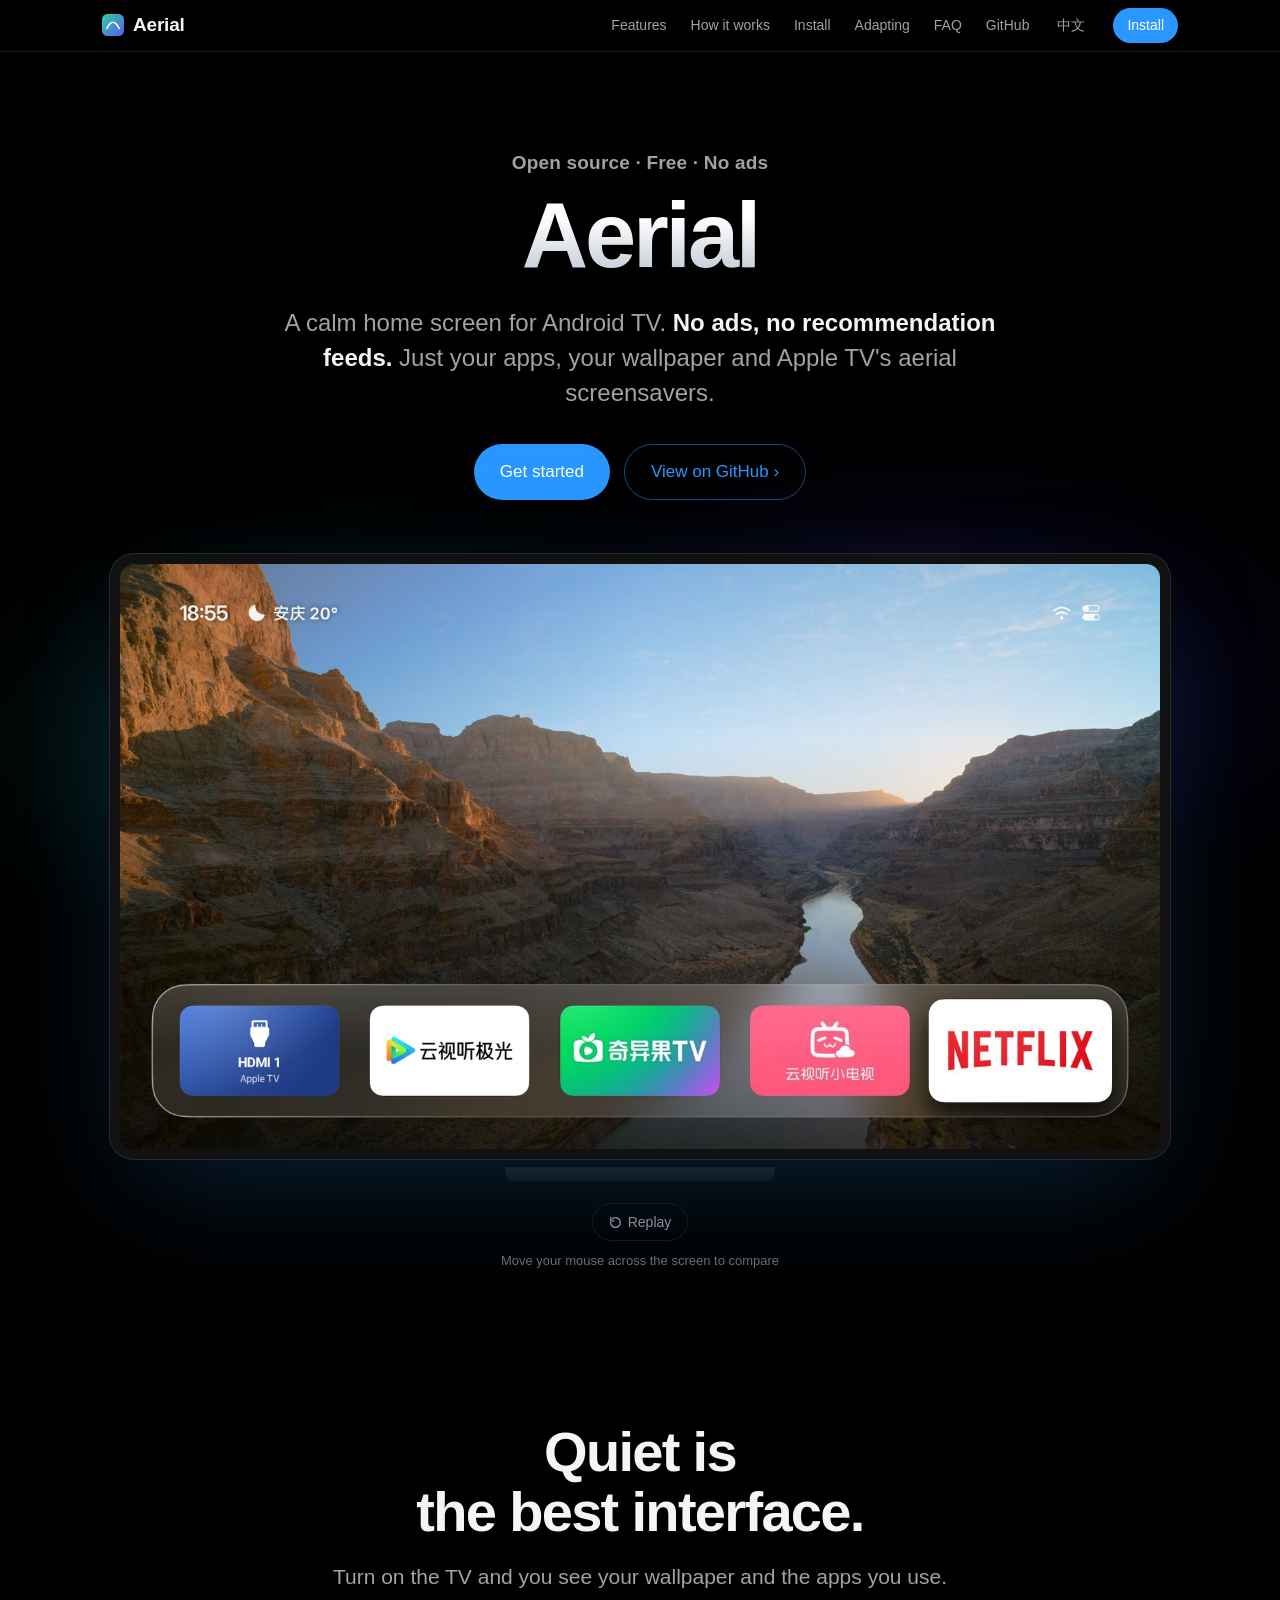
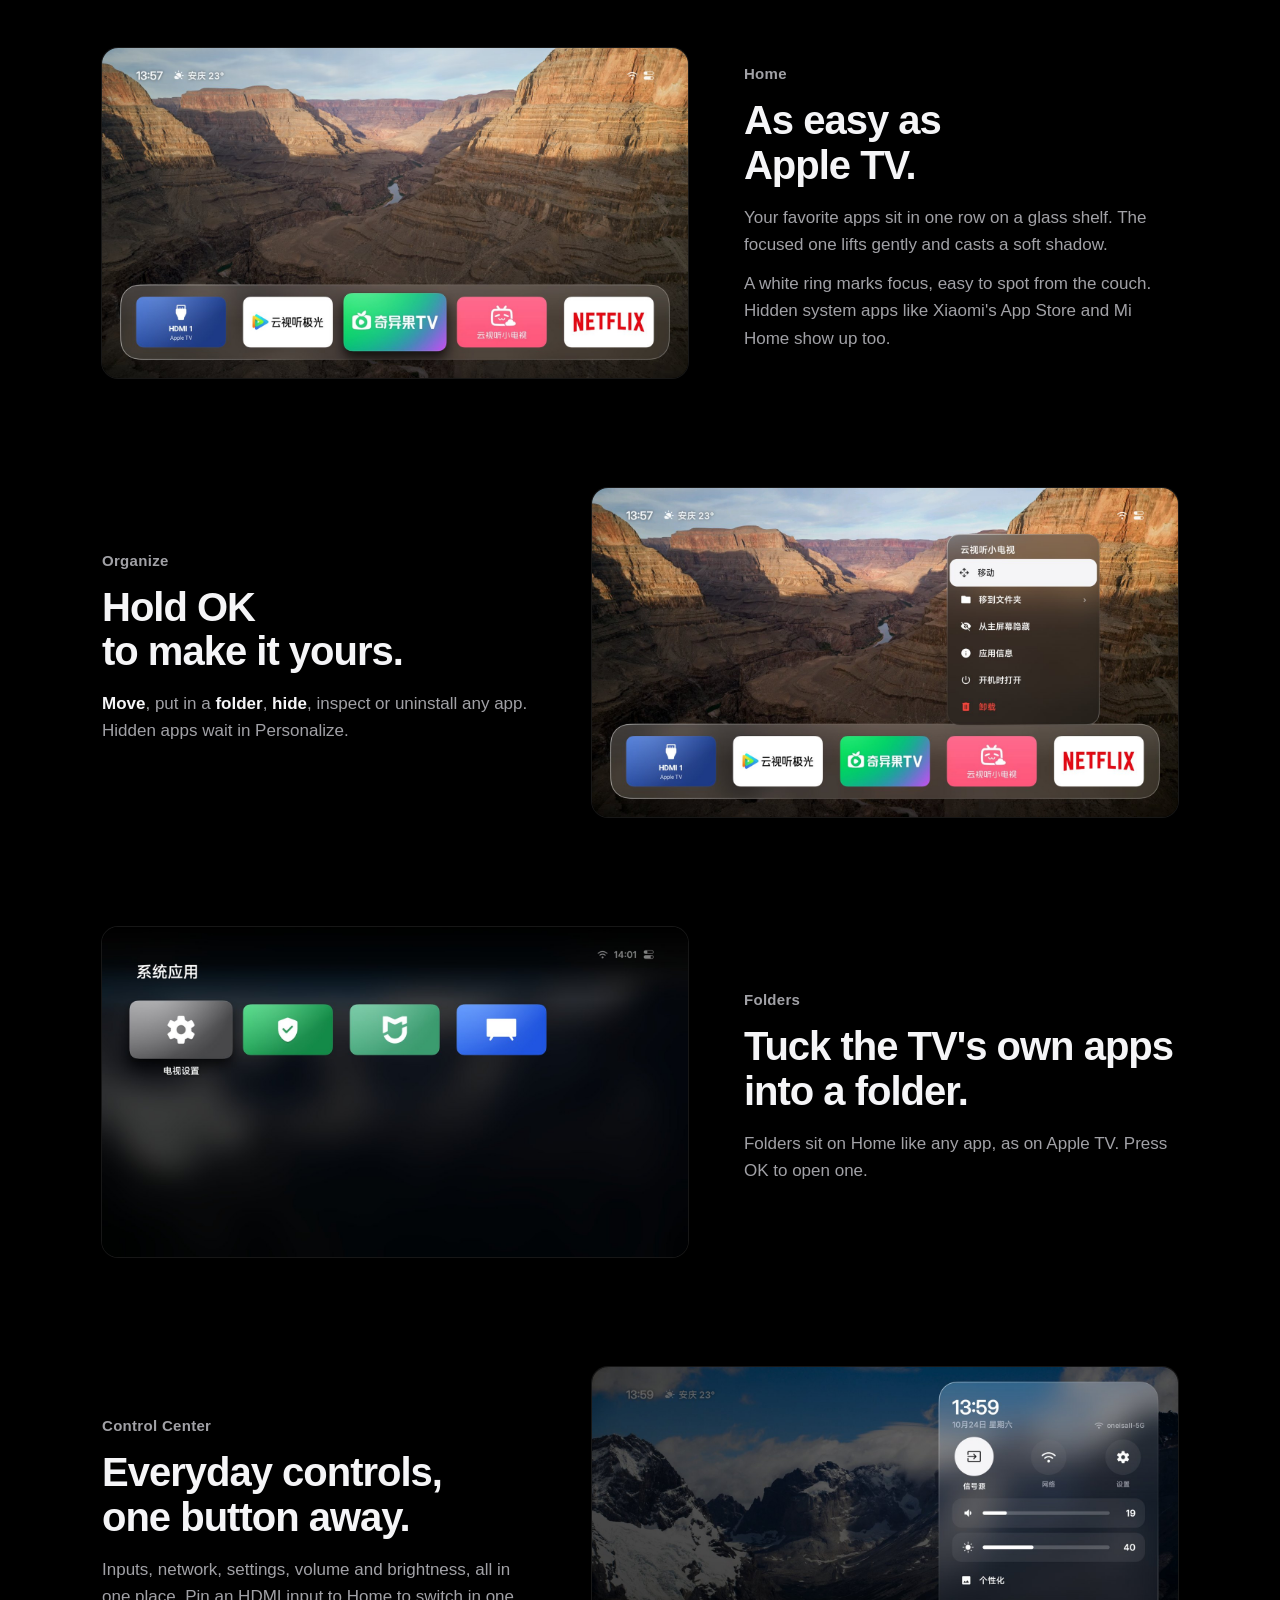
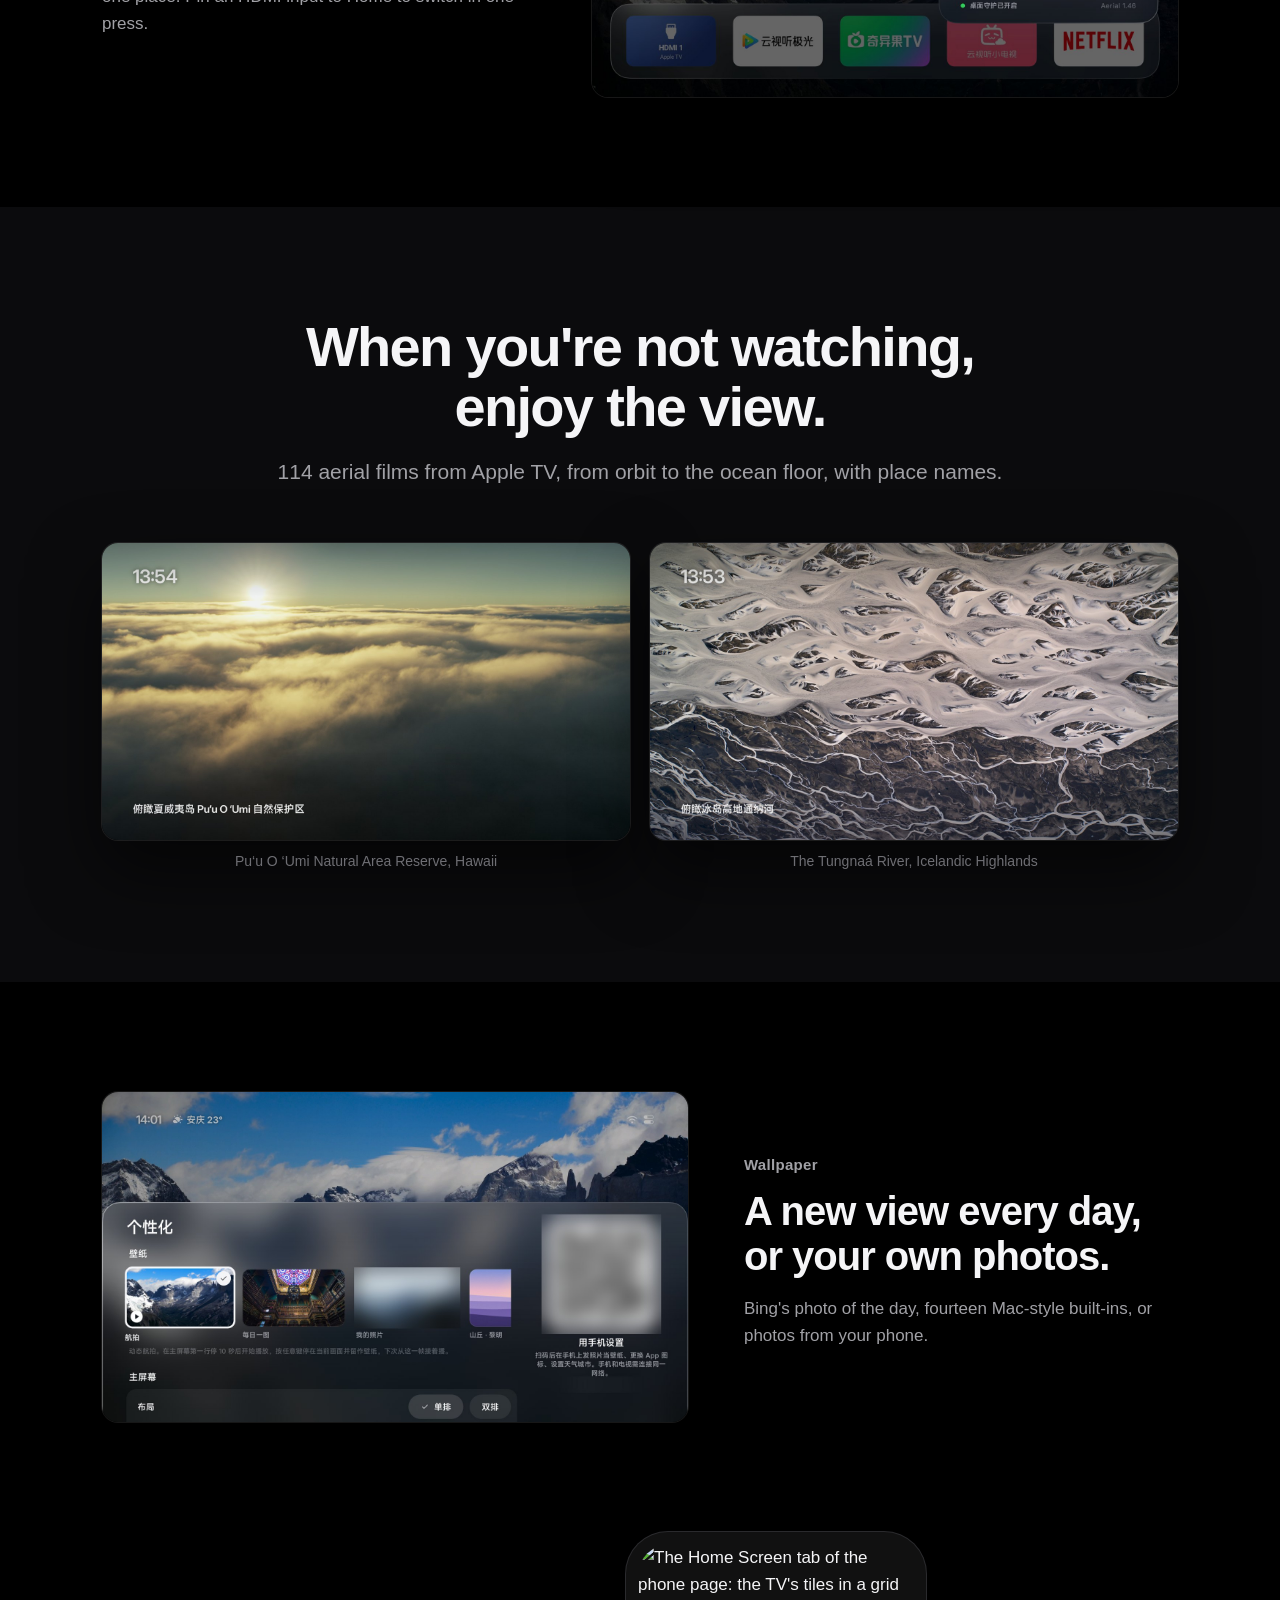
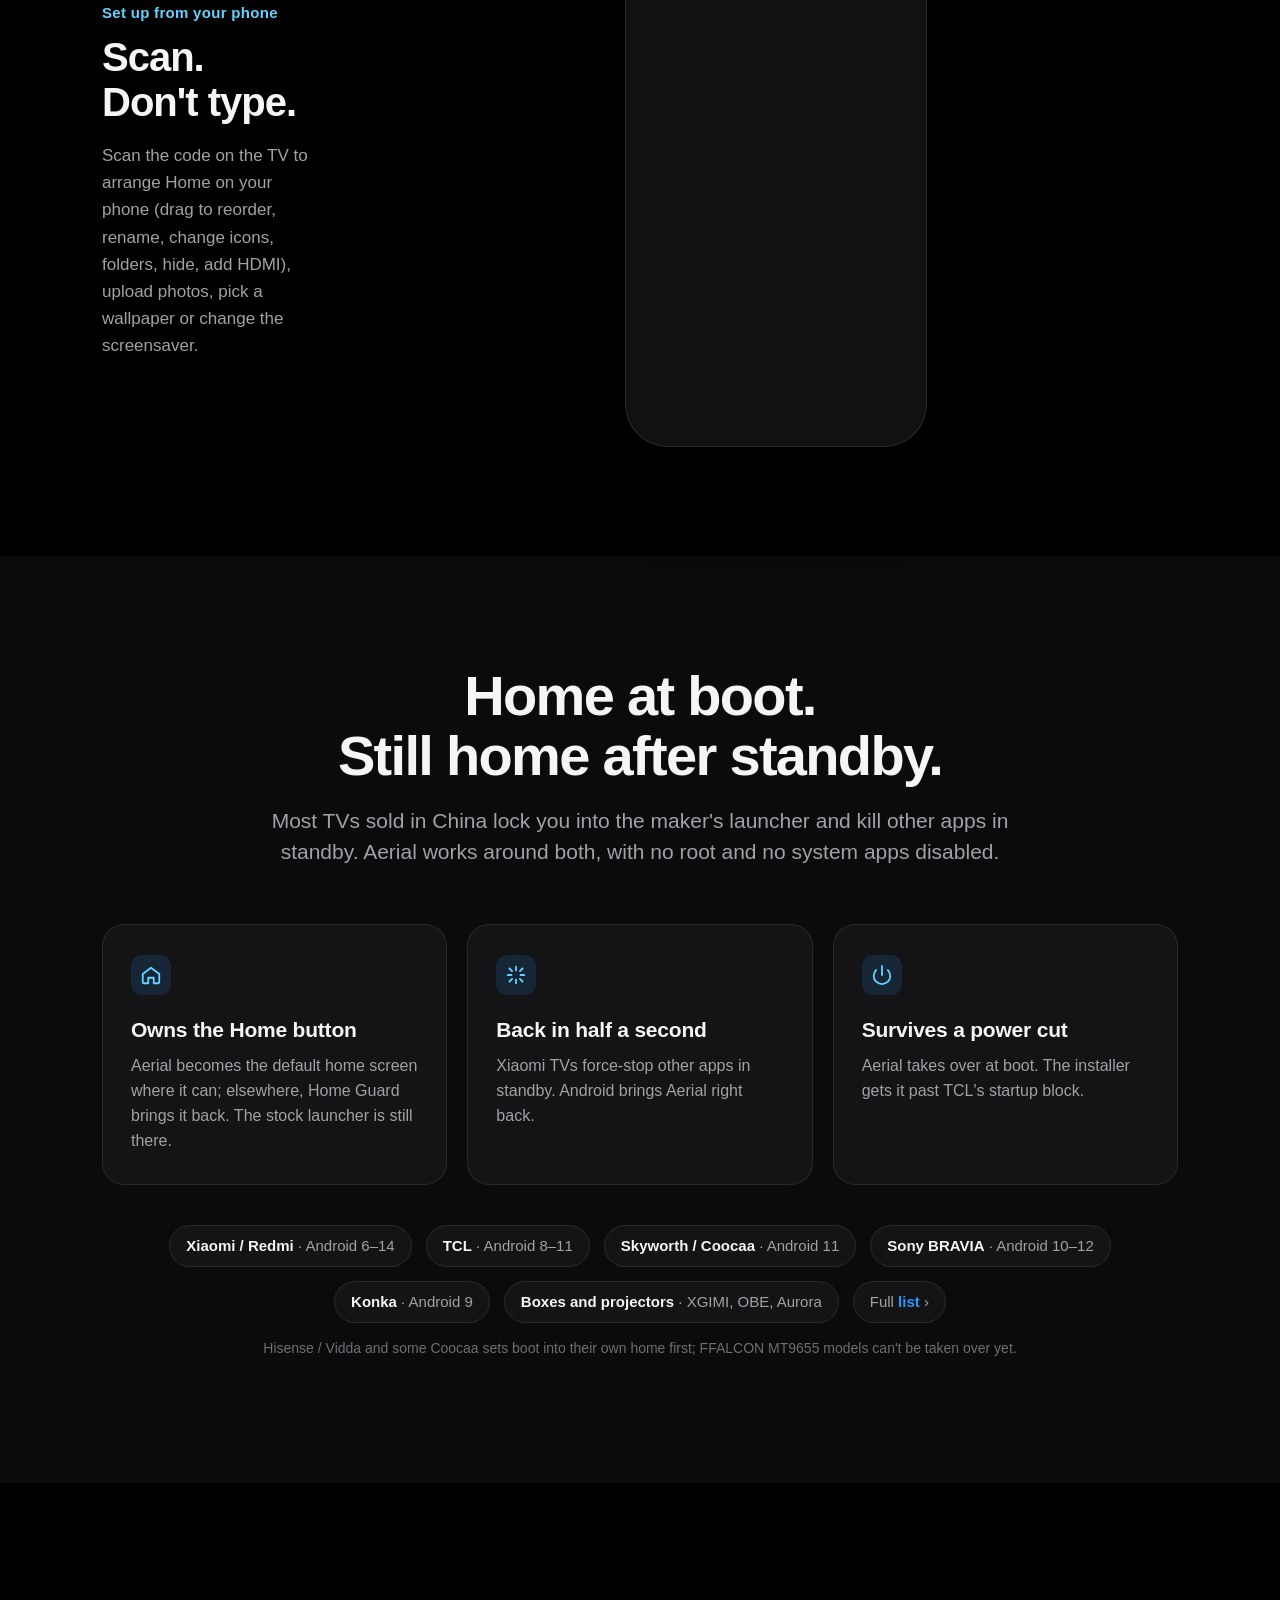
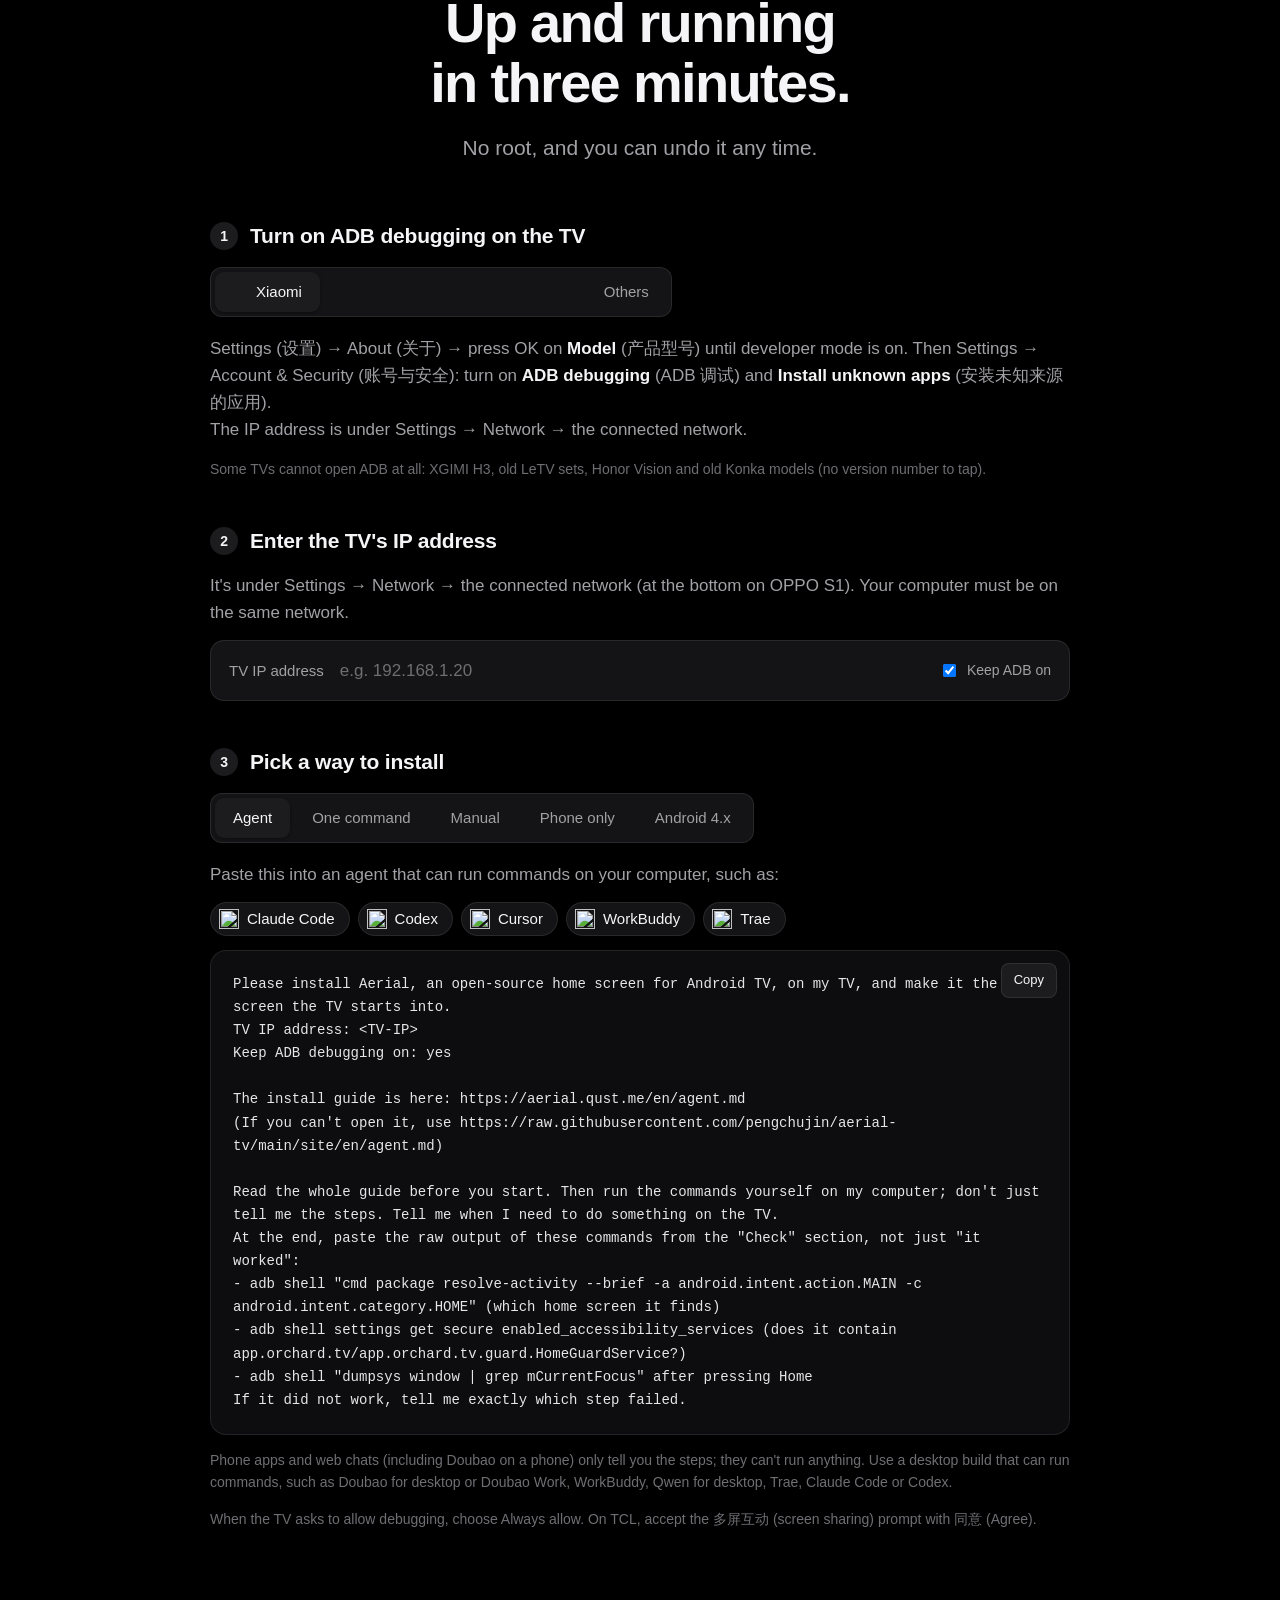
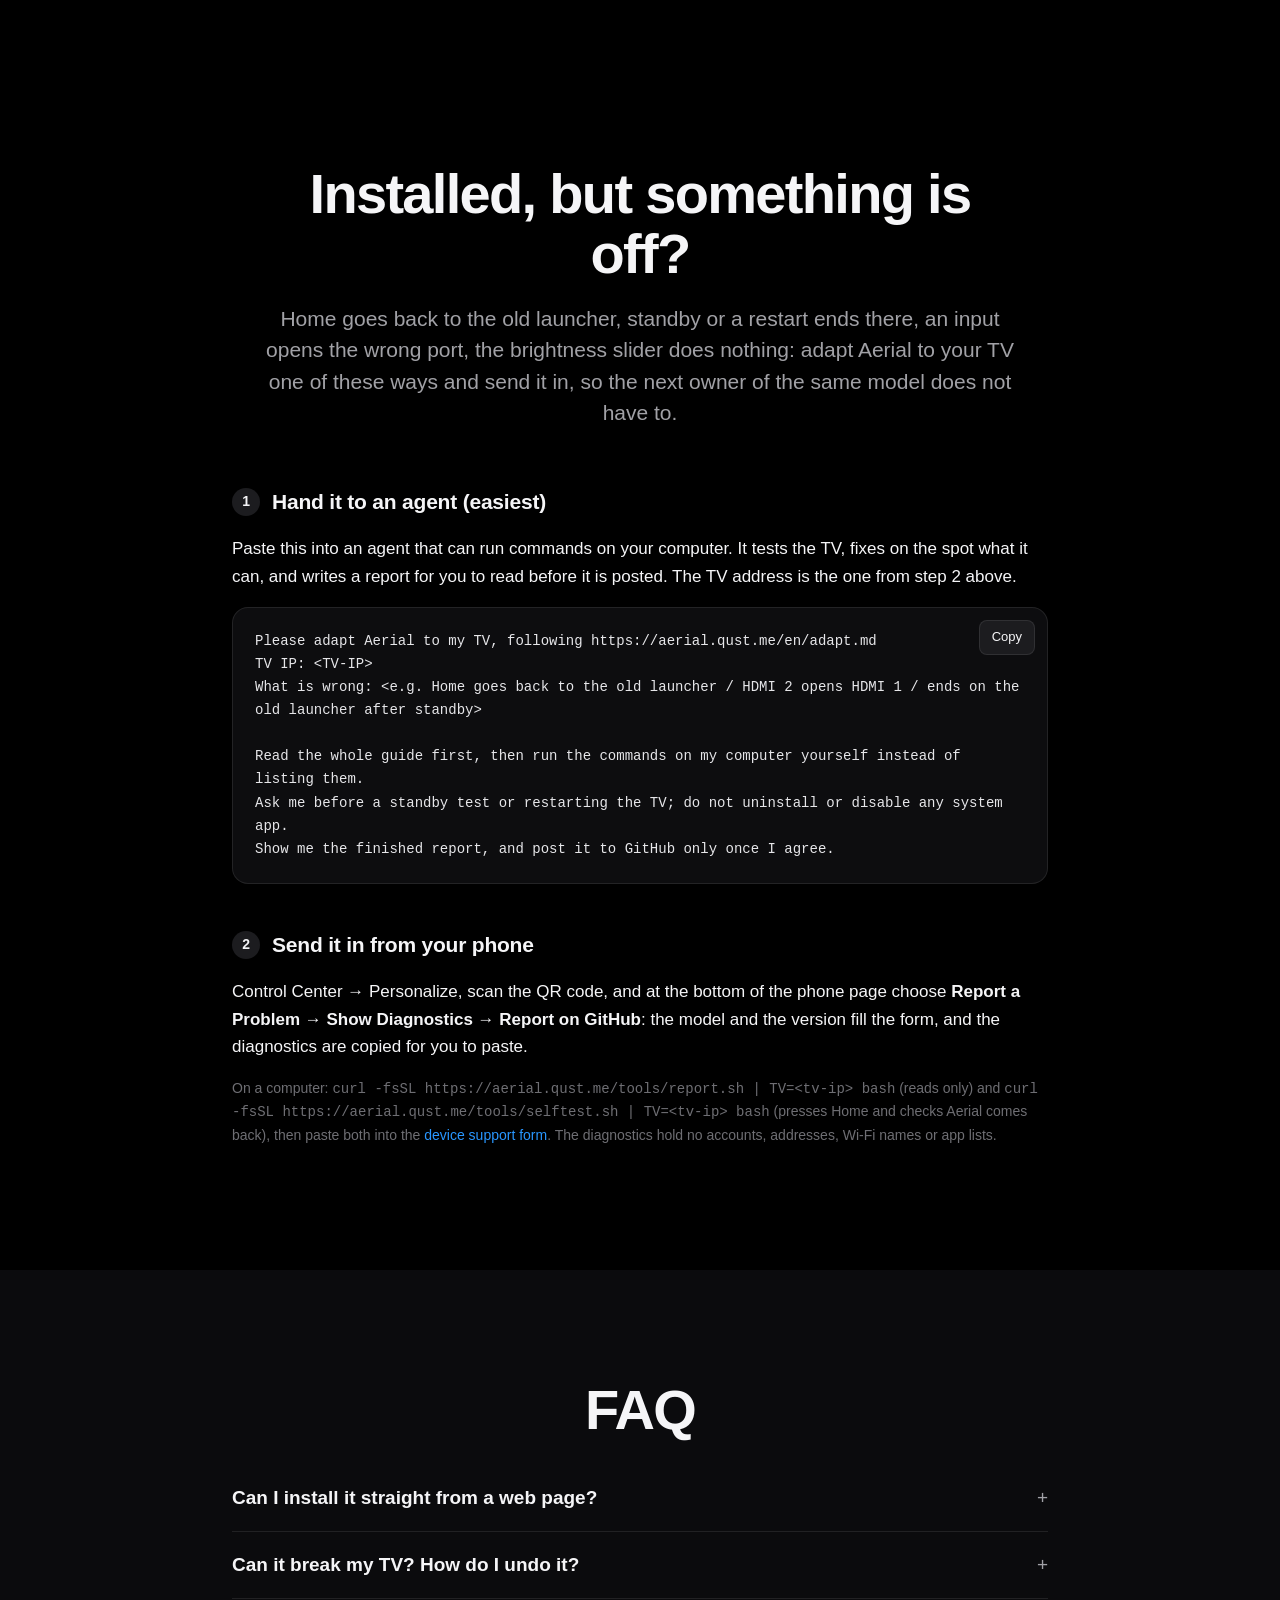
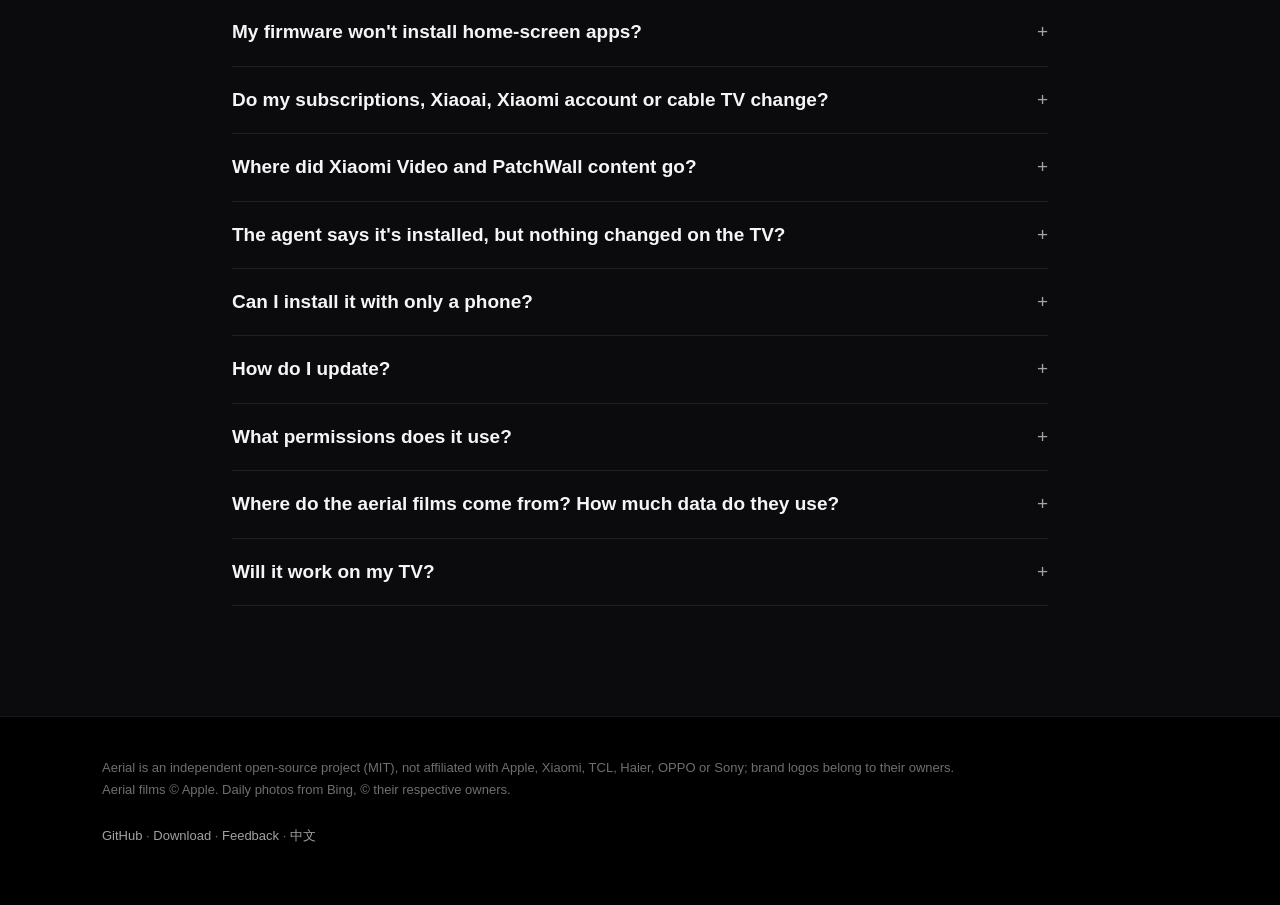
==== commit 0ec810a3: "Lite report link: no prefilled [Lite] title, so full-app users don't file under Lite (#735) Co-Autho" ====
--- a/android/site/en/index.html
+++ b/android/site/en/index.html
@@ -267,7 +267,7 @@
         <p><b>Aerial Lite</b> is a separate app for old TVs and boxes on <b>Android 4.0-4.4</b>, looking the same as the full app. <b>This is its first release (1.0), a beta</b>: it was tested on emulators and newer TVs only, and real 4.x TVs may still show small problems.</p>
         <p><b>Nothing extra to do</b>: the Agent and One command tabs both check the TV's Android version first, then install Lite on 4.x and the full app on 5.0 and later, never the wrong one.</p>
         <p>Without a computer: copy <a href="../download/aerial-lite.apk"><b>aerial-lite.apk</b></a> to a USB drive and open it with the TV's file manager (on 4.x TVs only). Then <b>press Home on the remote</b>; when Android asks which app to use, choose <b>Aerial Lite</b>, then <b>Always</b>.</p>
-        <p class="note">Lite has no Home Guard: where the firmware keeps Home for its own launcher, open Lite from the app list. No aerial wallpaper, input tiles or in-app updates either (updating is installing again). To undo: Settings → Apps → Aerial Lite → Clear defaults, or uninstall it. Report problems with the <a href="https://github.com/pengchujin/aerial-tv/issues/new?template=device.yml&amp;title=%5BLite%5D%20">device support form</a>, with Lite in the title.</p>
+        <p class="note">Lite has no Home Guard: where the firmware keeps Home for its own launcher, open Lite from the app list. No aerial wallpaper, input tiles or in-app updates either (updating is installing again). To undo: Settings → Apps → Aerial Lite → Clear defaults, or uninstall it. Report problems with the <a href="https://github.com/pengchujin/aerial-tv/issues/new?template=device.yml">device support form</a>, with Lite in the title.</p>
       </div>
 
       <p class="note">When the TV asks to allow debugging, choose Always allow. On TCL, accept the 多屏互动 (screen sharing) prompt with 同意 (Agree).</p>
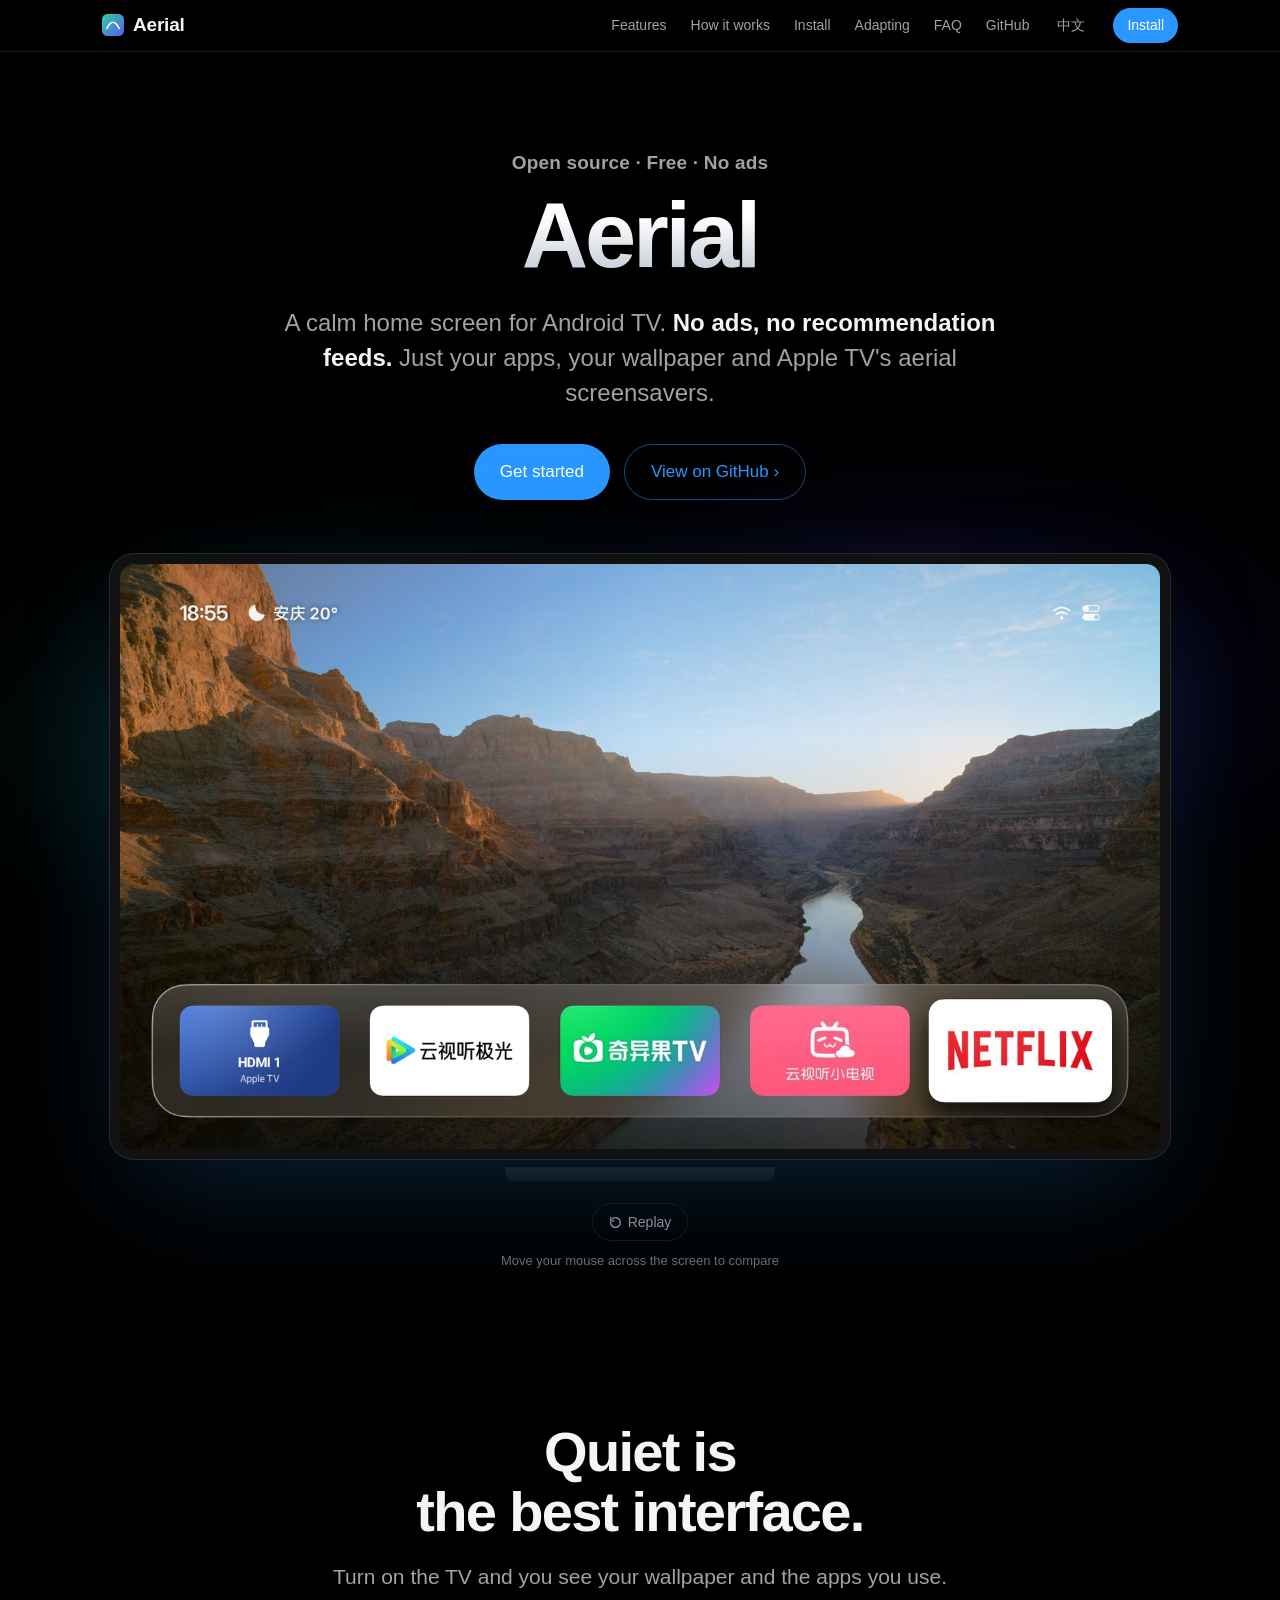
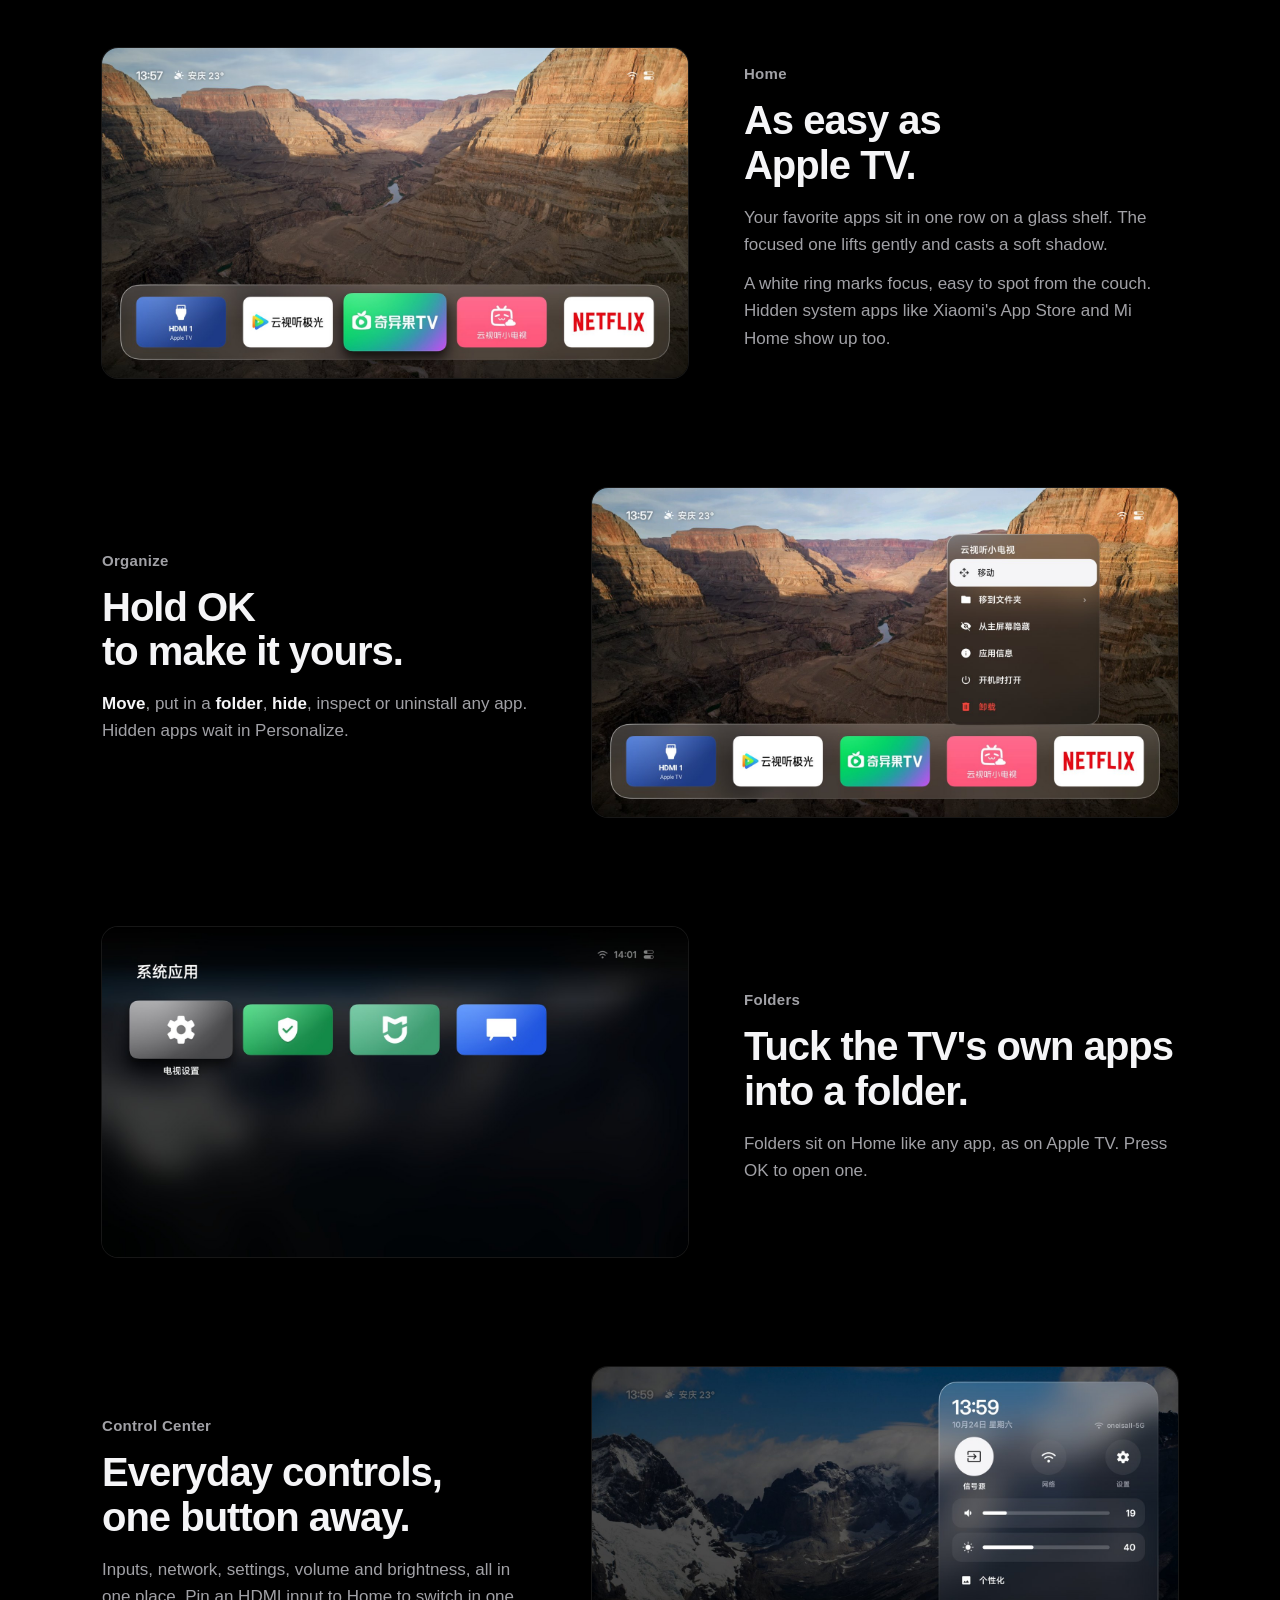
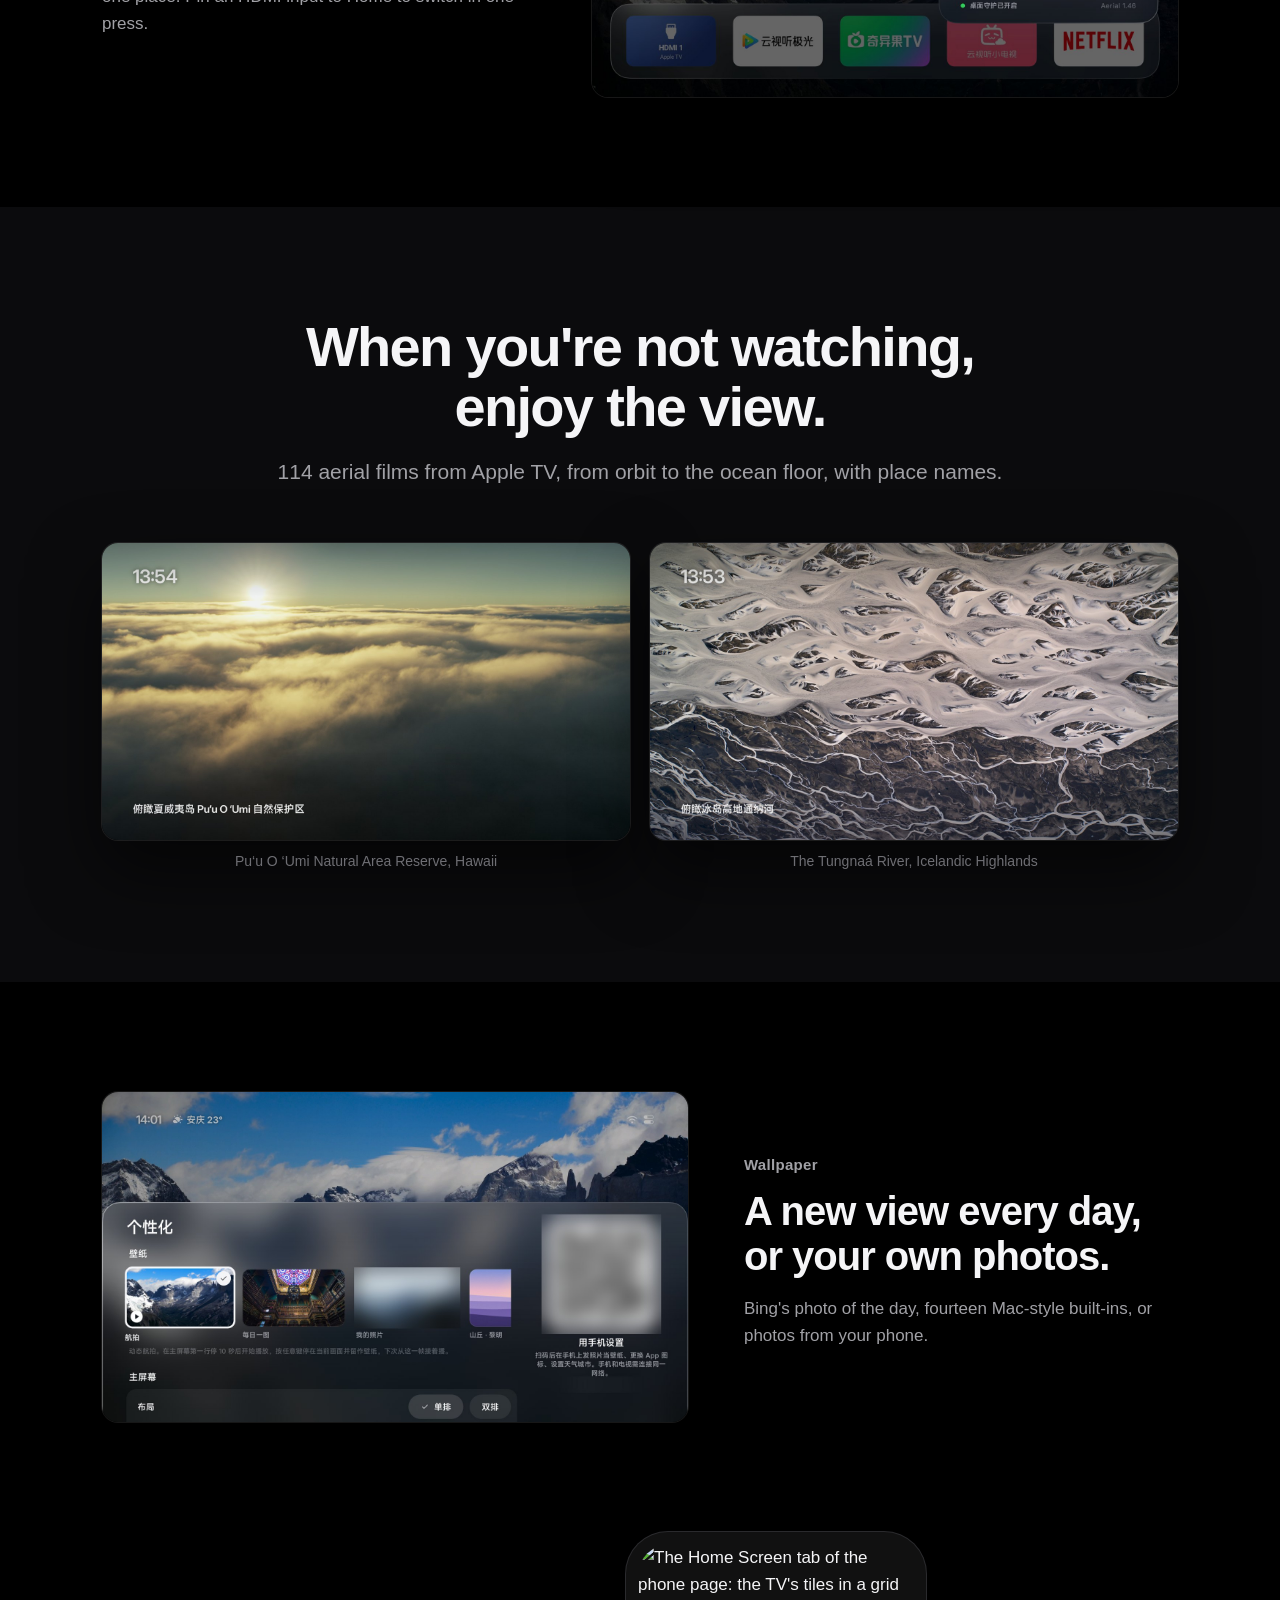
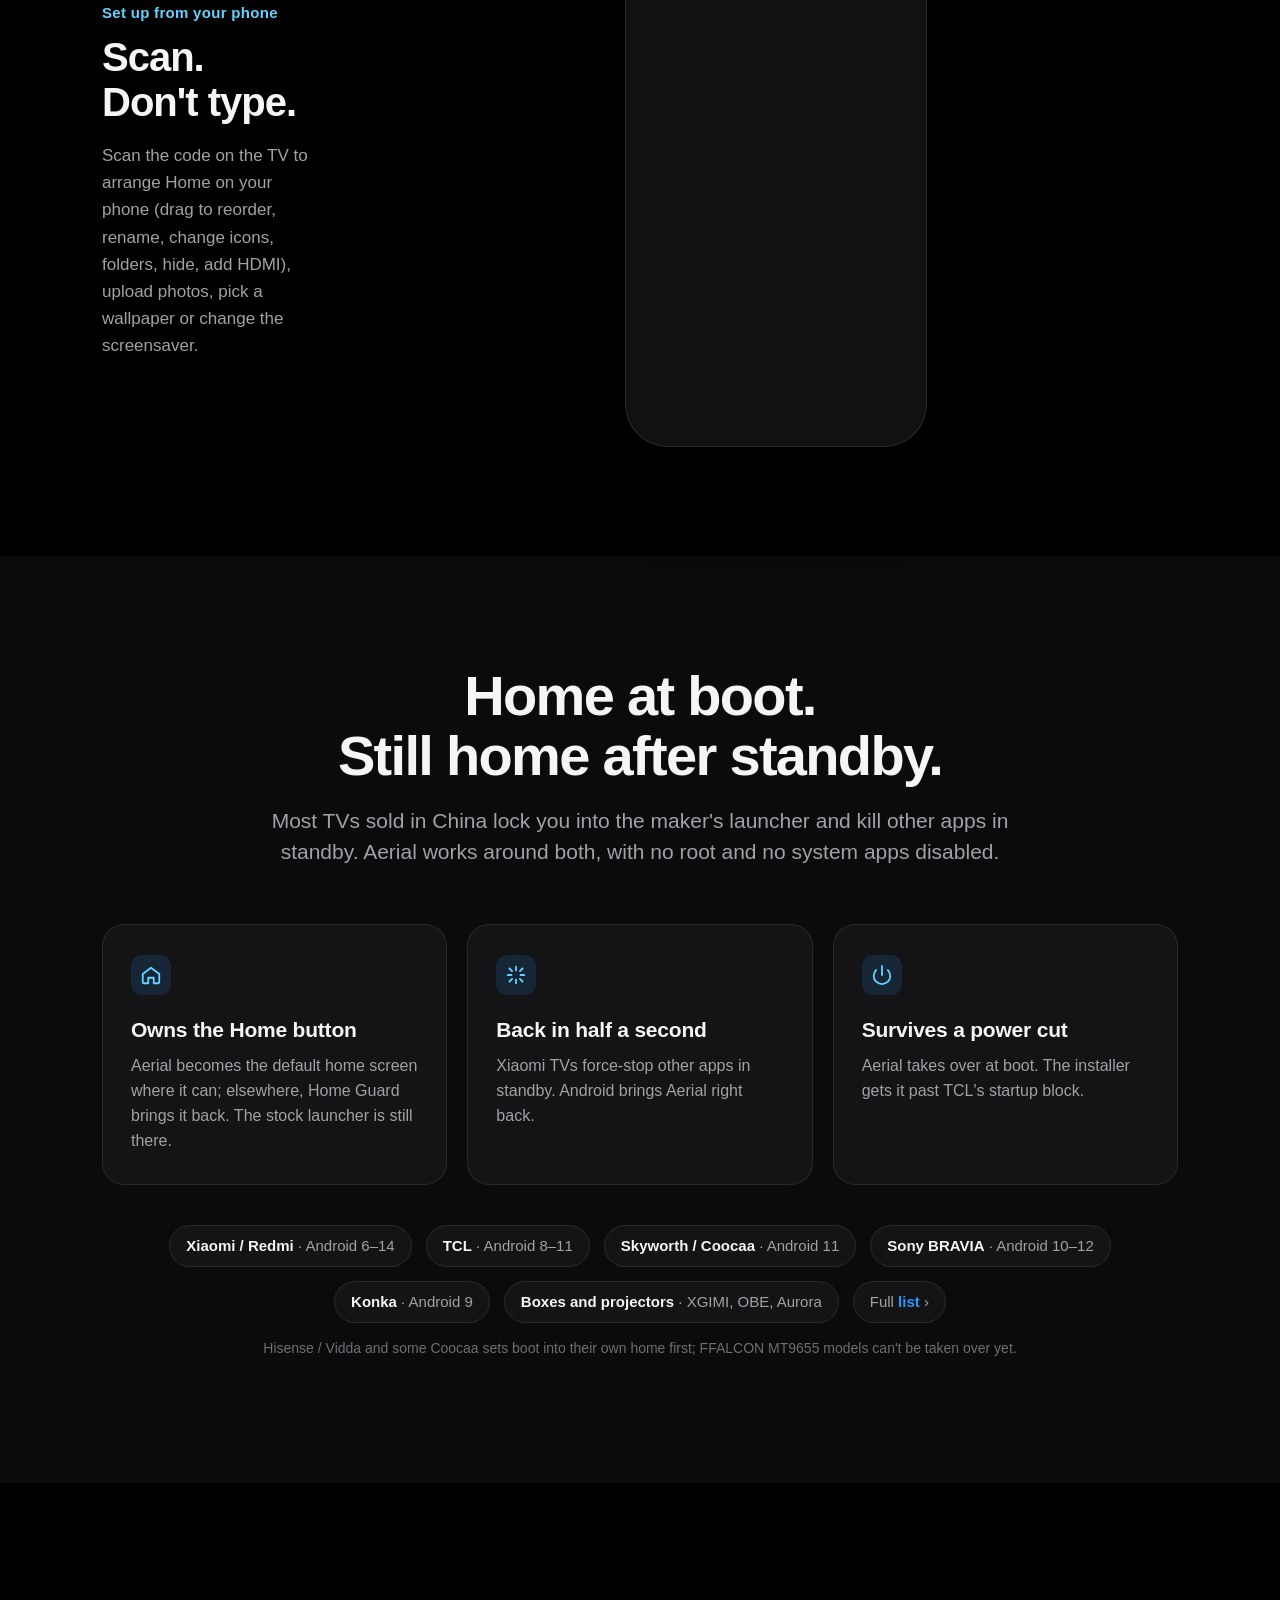
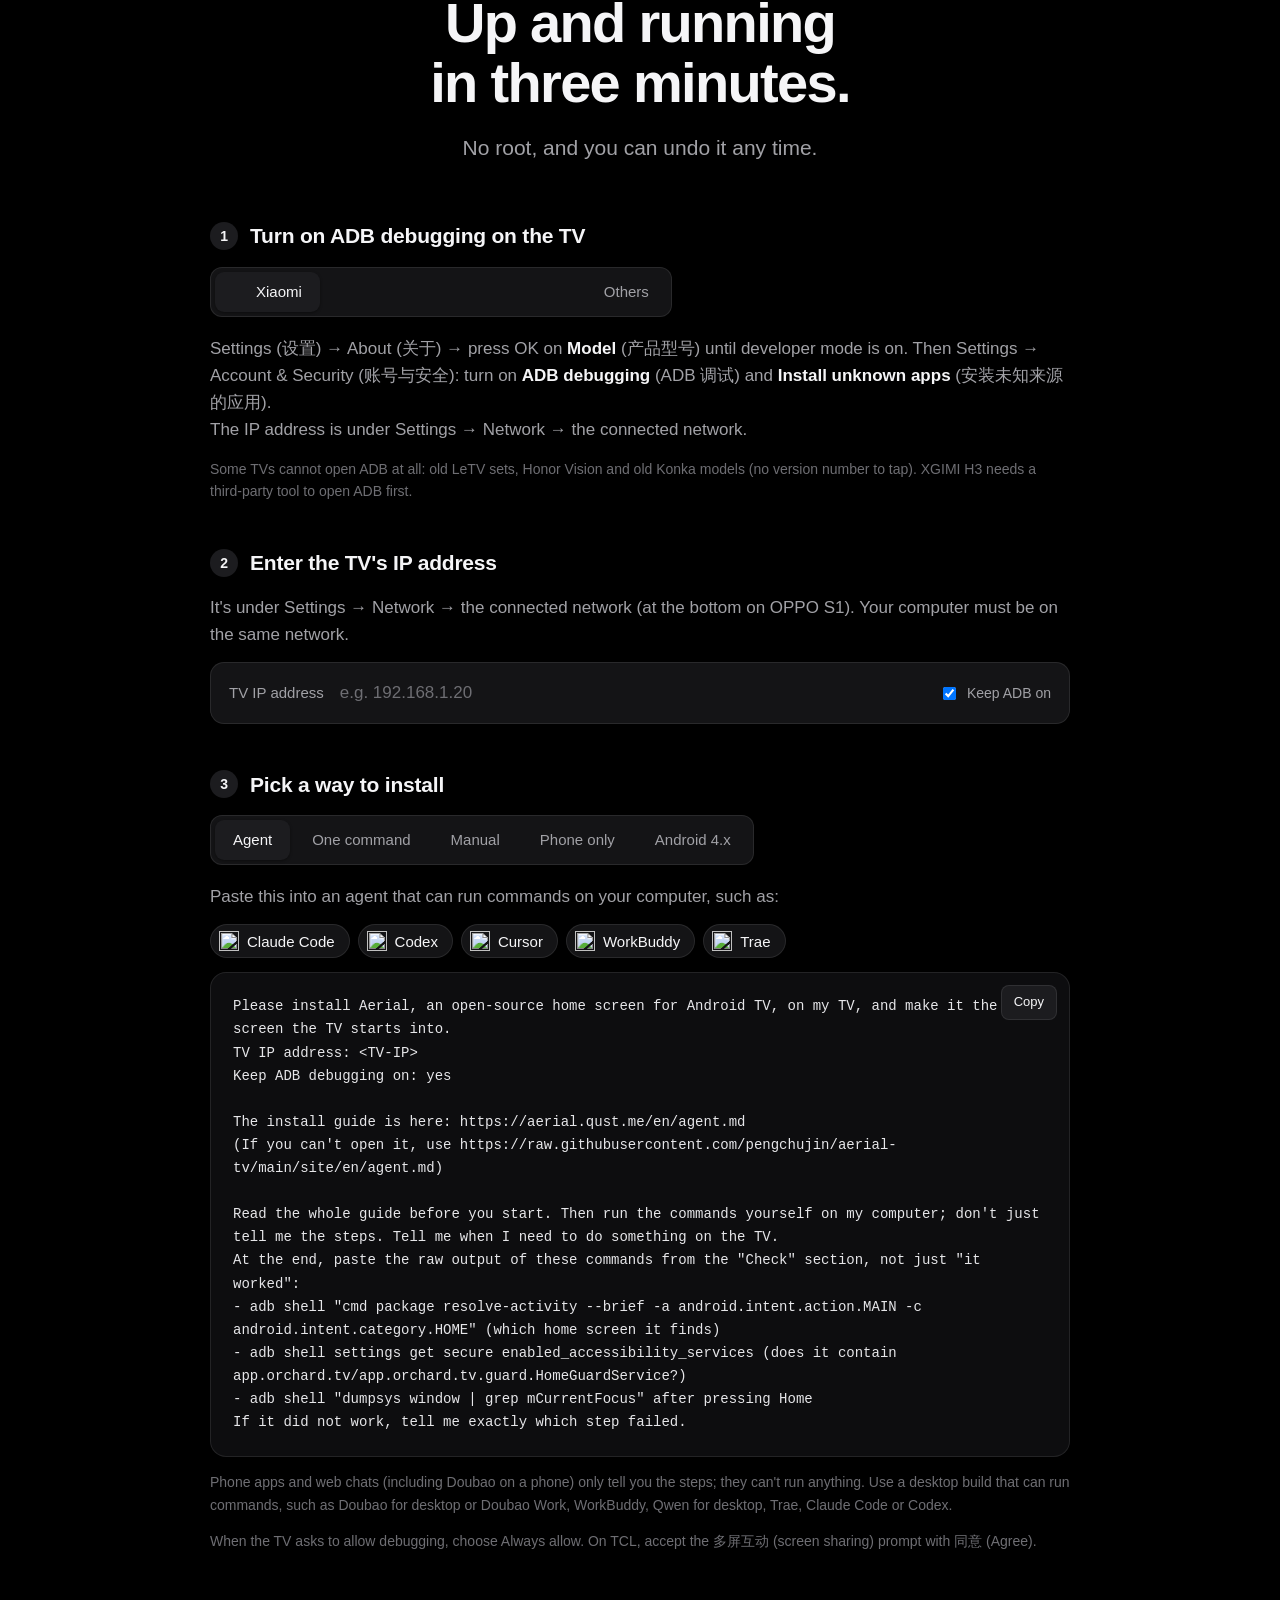
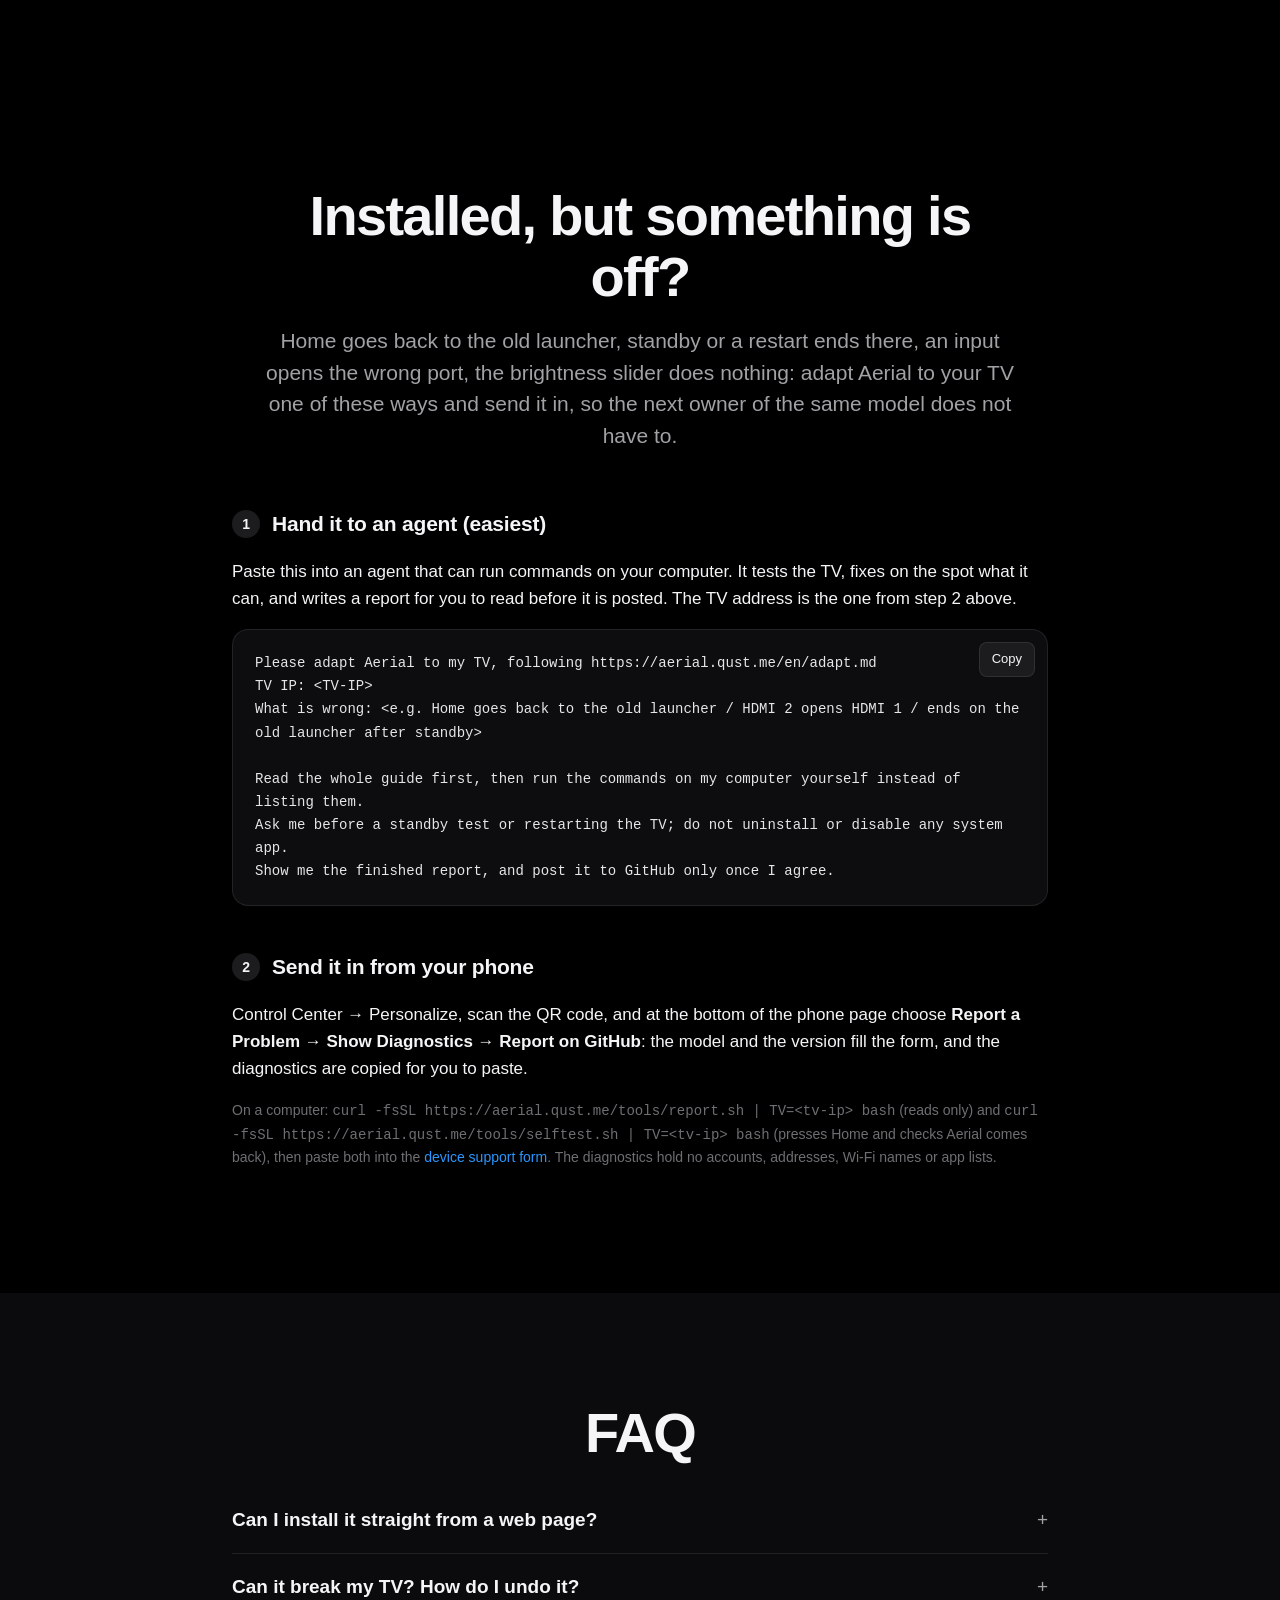
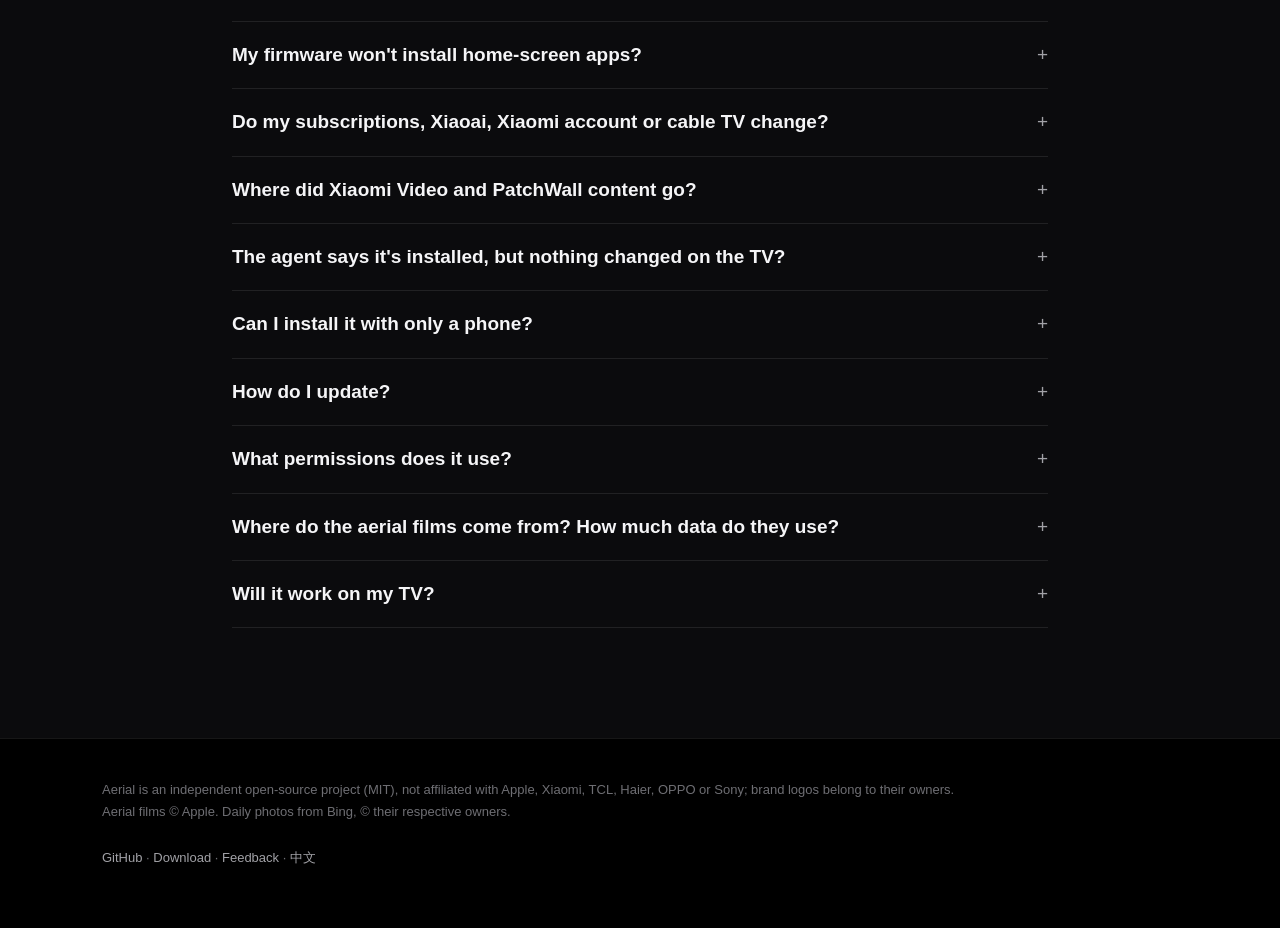
==== commit 136253fd: "Merge PR #702: XGIMI H3 opens ADB with a phone-installed tool Conflicts: both XGIMI rows in the devi" ====
--- a/android/site/en/index.html
+++ b/android/site/en/index.html
@@ -210,7 +210,7 @@
       <div class="panel" data-panel="haier"><p>Press the Source button <b>on the TV itself</b>. While the source menu is open, press <b>Left, Left, Up, Right</b> on the remote to open the factory menu (海尔工厂菜单), then set <b>ADB 调试开关</b> (ADB debugging) to on. Change nothing else.<br>The IP address is under Settings → Network → the connected network.</p></div>
       <div class="panel" data-panel="oppo"><p>Settings (设置) → System (系统) → About (关于本机) → <b>Model</b> (设备型号), press <b>Up, Up, Right, Right</b>, then OK. Then Settings → System → <b>Developer options</b> (开发者选项) and turn on <b>USB debugging</b> (USB 调试, sometimes called ADB debugging).<br>The IP address is at the <b>bottom</b> of Settings → Network → the connected network.</p></div>
       <div class="panel" data-panel="other"><p>Settings → Device Preferences → About → press <b>Build</b> (not Android version) 7 times, then turn on <b>USB debugging</b> in Developer options.<br>The IP address is under Settings → Network → the connected network.</p></div>
-      <p class="note">Some TVs cannot open ADB at all: XGIMI H3, old LeTV sets, Honor Vision and old Konka models (no version number to tap).</p>
+      <p class="note">Some TVs cannot open ADB at all: old LeTV sets, Honor Vision and old Konka models (no version number to tap). XGIMI H3 needs a third-party tool to open ADB first.</p>
 
       <h3 class="step"><span>2</span>Enter the TV's IP address</h3>
       <p class="hint">It's under Settings → Network → the connected network (at the bottom on OPPO S1). Your computer must be on the same network.</p>
@@ -341,7 +341,7 @@
       </details>
       <details>
         <summary>Will it work on my TV?</summary>
-        <p>Check the <a href="https://github.com/pengchujin/aerial-tv/blob/main/README.en.md#supported-tvs">list</a>. If yours isn't there, probably. Stock Android TV and Google TV are the easiest. LG webOS, Samsung Tizen and Huawei Vision (HarmonyOS) run different systems and can't take Aerial; Android 4.0-4.4 TVs get Aerial Lite (a beta, see Android 4.x under Install); older ones are not supported. Some TVs can't open ADB at all, such as XGIMI H3, old LeTV sets, Honor Vision and old Konka models (no version number to tap). Slow or low-memory TVs pick Lite effects on their own; you can also choose it in Personalize → Effects. If something goes wrong, see <a href="#adapt">Installed, but something is off?</a> above.</p>
+        <p>Check the <a href="https://github.com/pengchujin/aerial-tv/blob/main/README.en.md#supported-tvs">list</a>. If yours isn't there, probably. Stock Android TV and Google TV are the easiest. LG webOS, Samsung Tizen and Huawei Vision (HarmonyOS) run different systems and can't take Aerial; Android 4.0-4.4 TVs get Aerial Lite (a beta, see Android 4.x under Install); older ones are not supported. Some TVs can't open ADB at all, such as old LeTV sets, Honor Vision and old Konka models (no version number to tap). Slow or low-memory TVs pick Lite effects on their own; you can also choose it in Personalize → Effects. If something goes wrong, see <a href="#adapt">Installed, but something is off?</a> above.</p>
       </details>
     </div>
   </div>
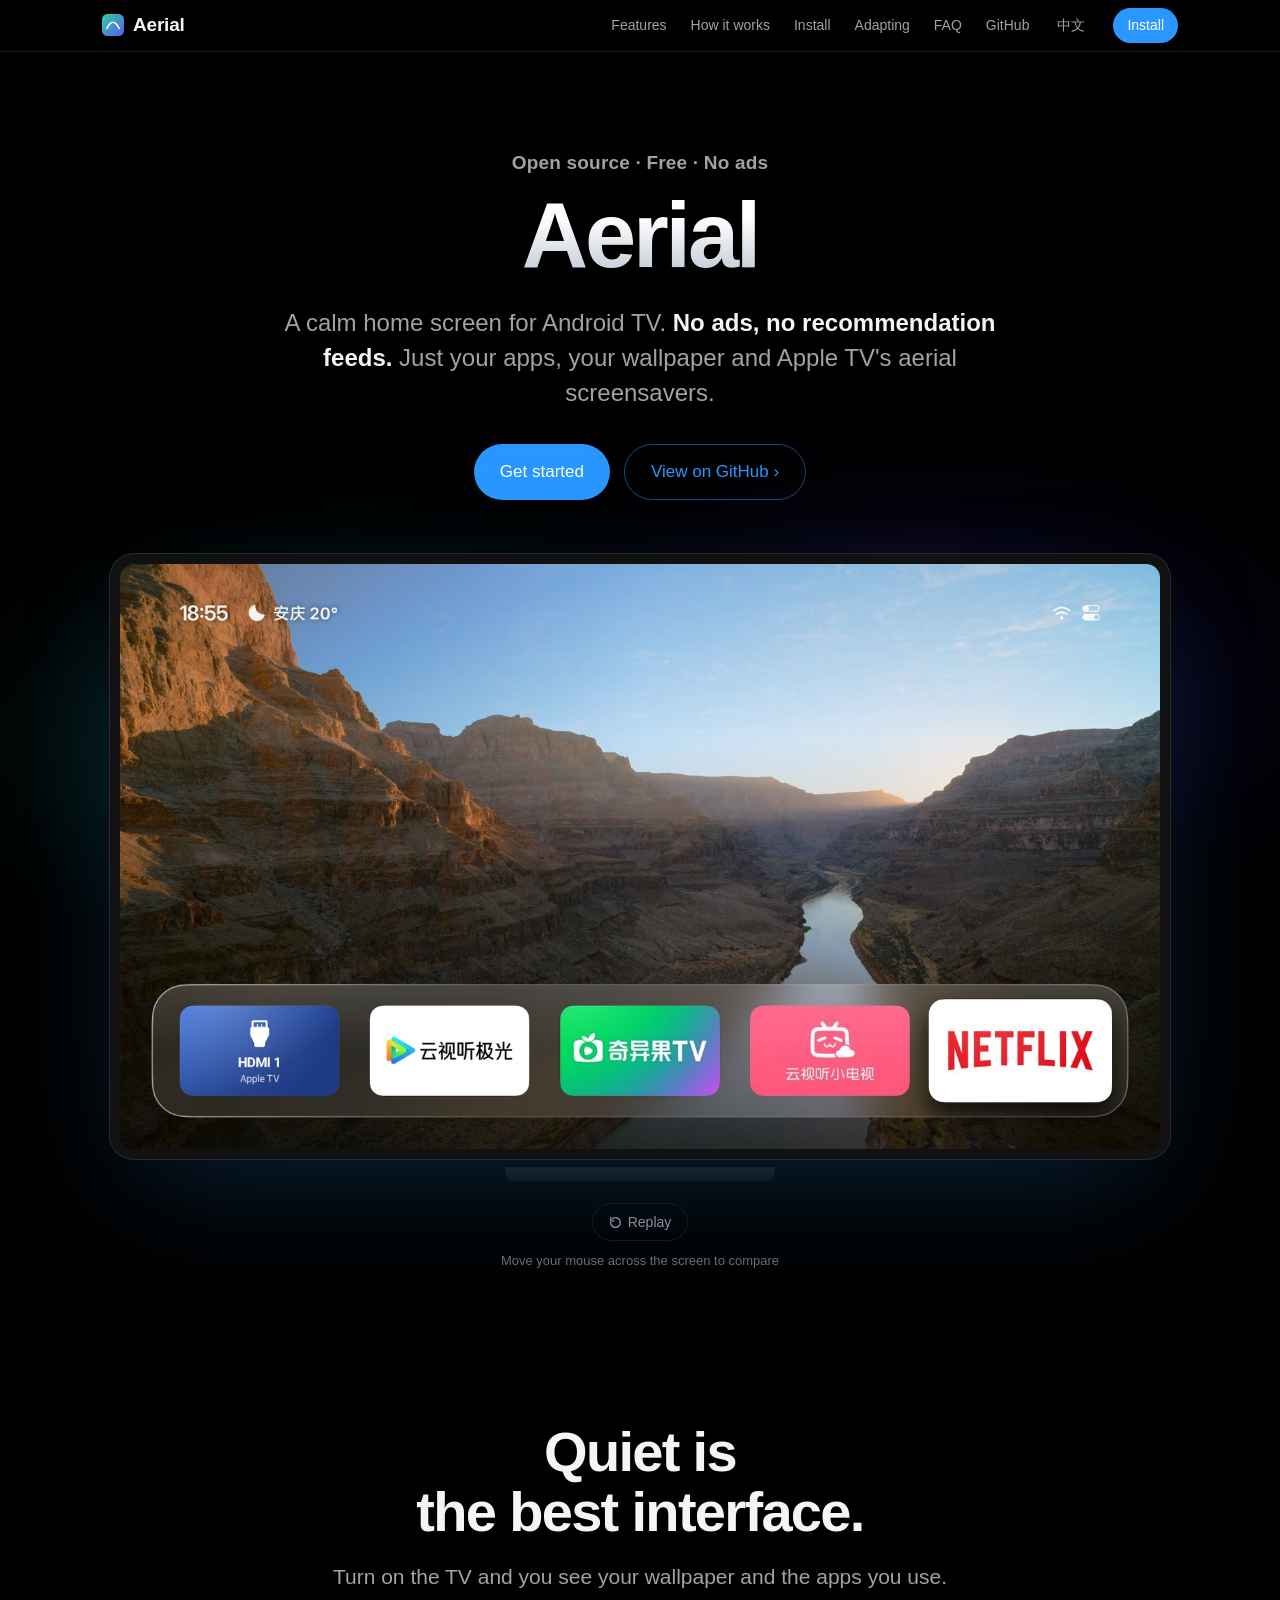
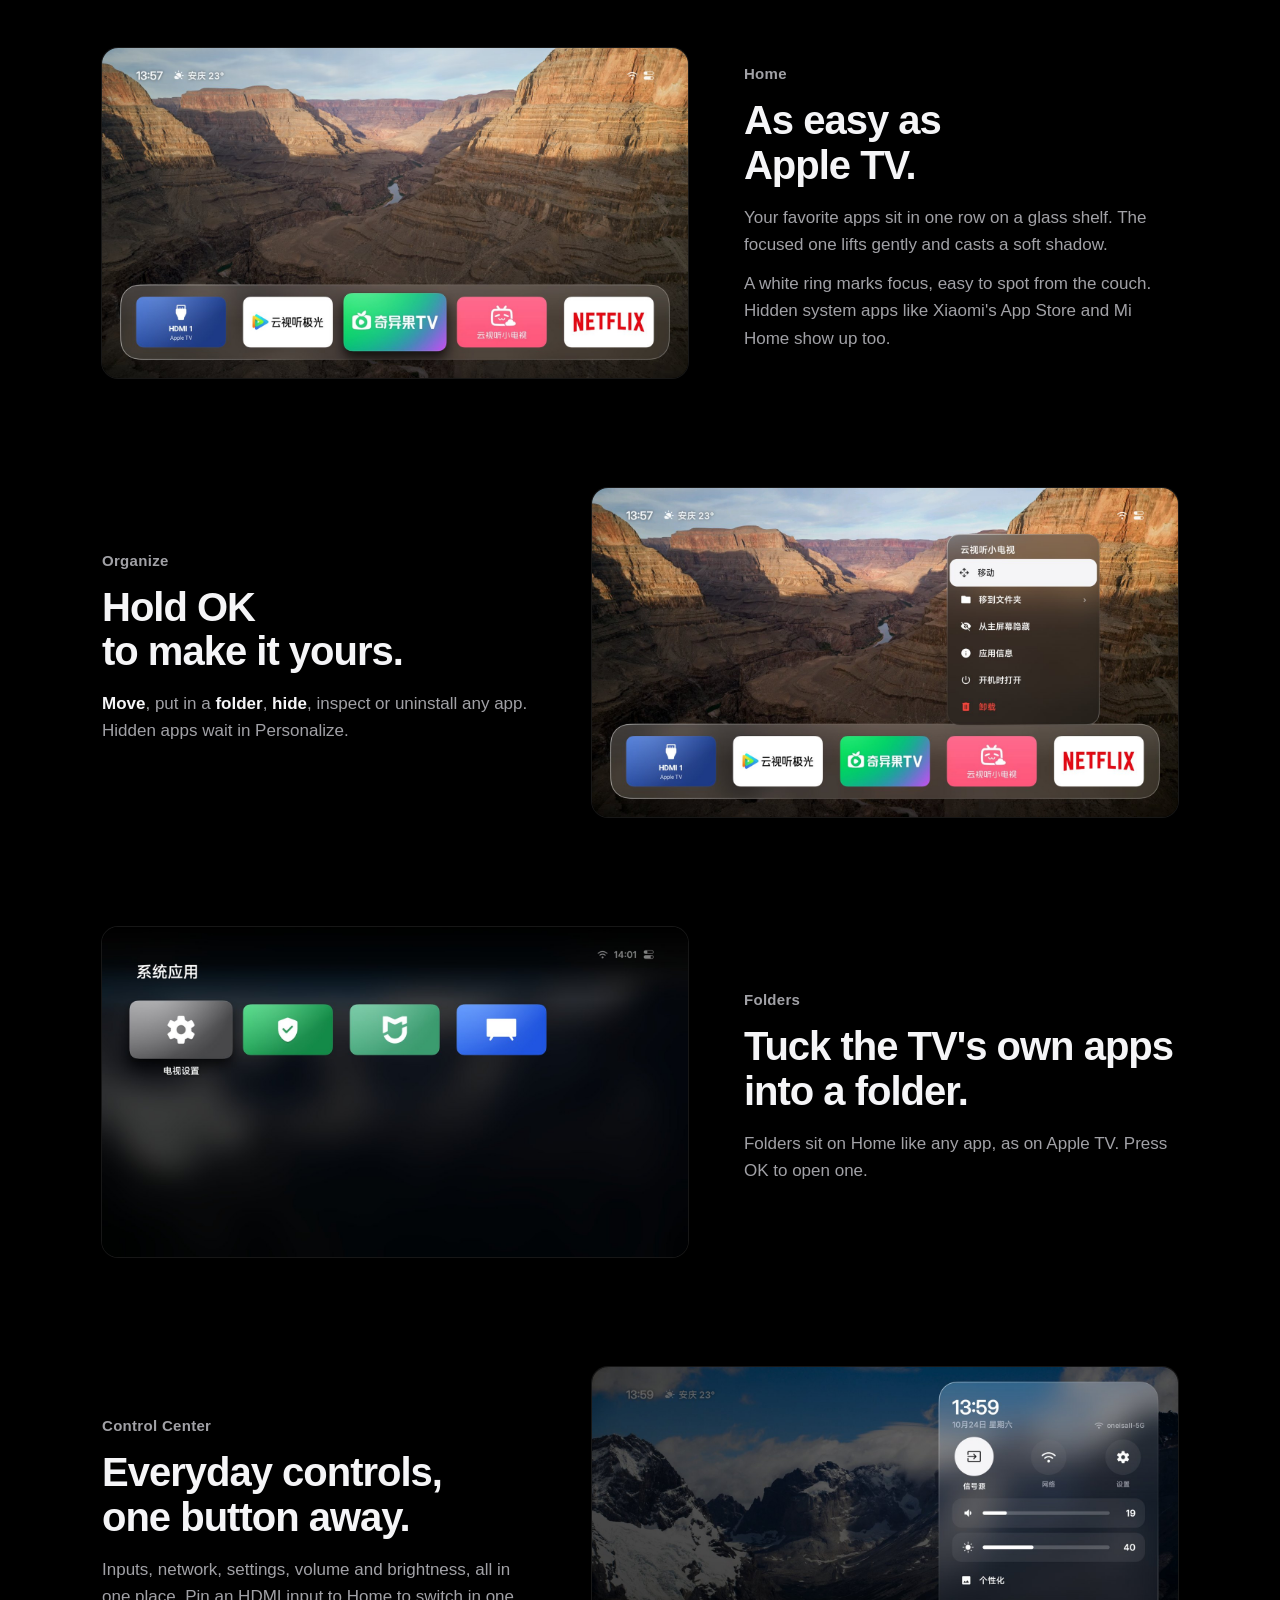
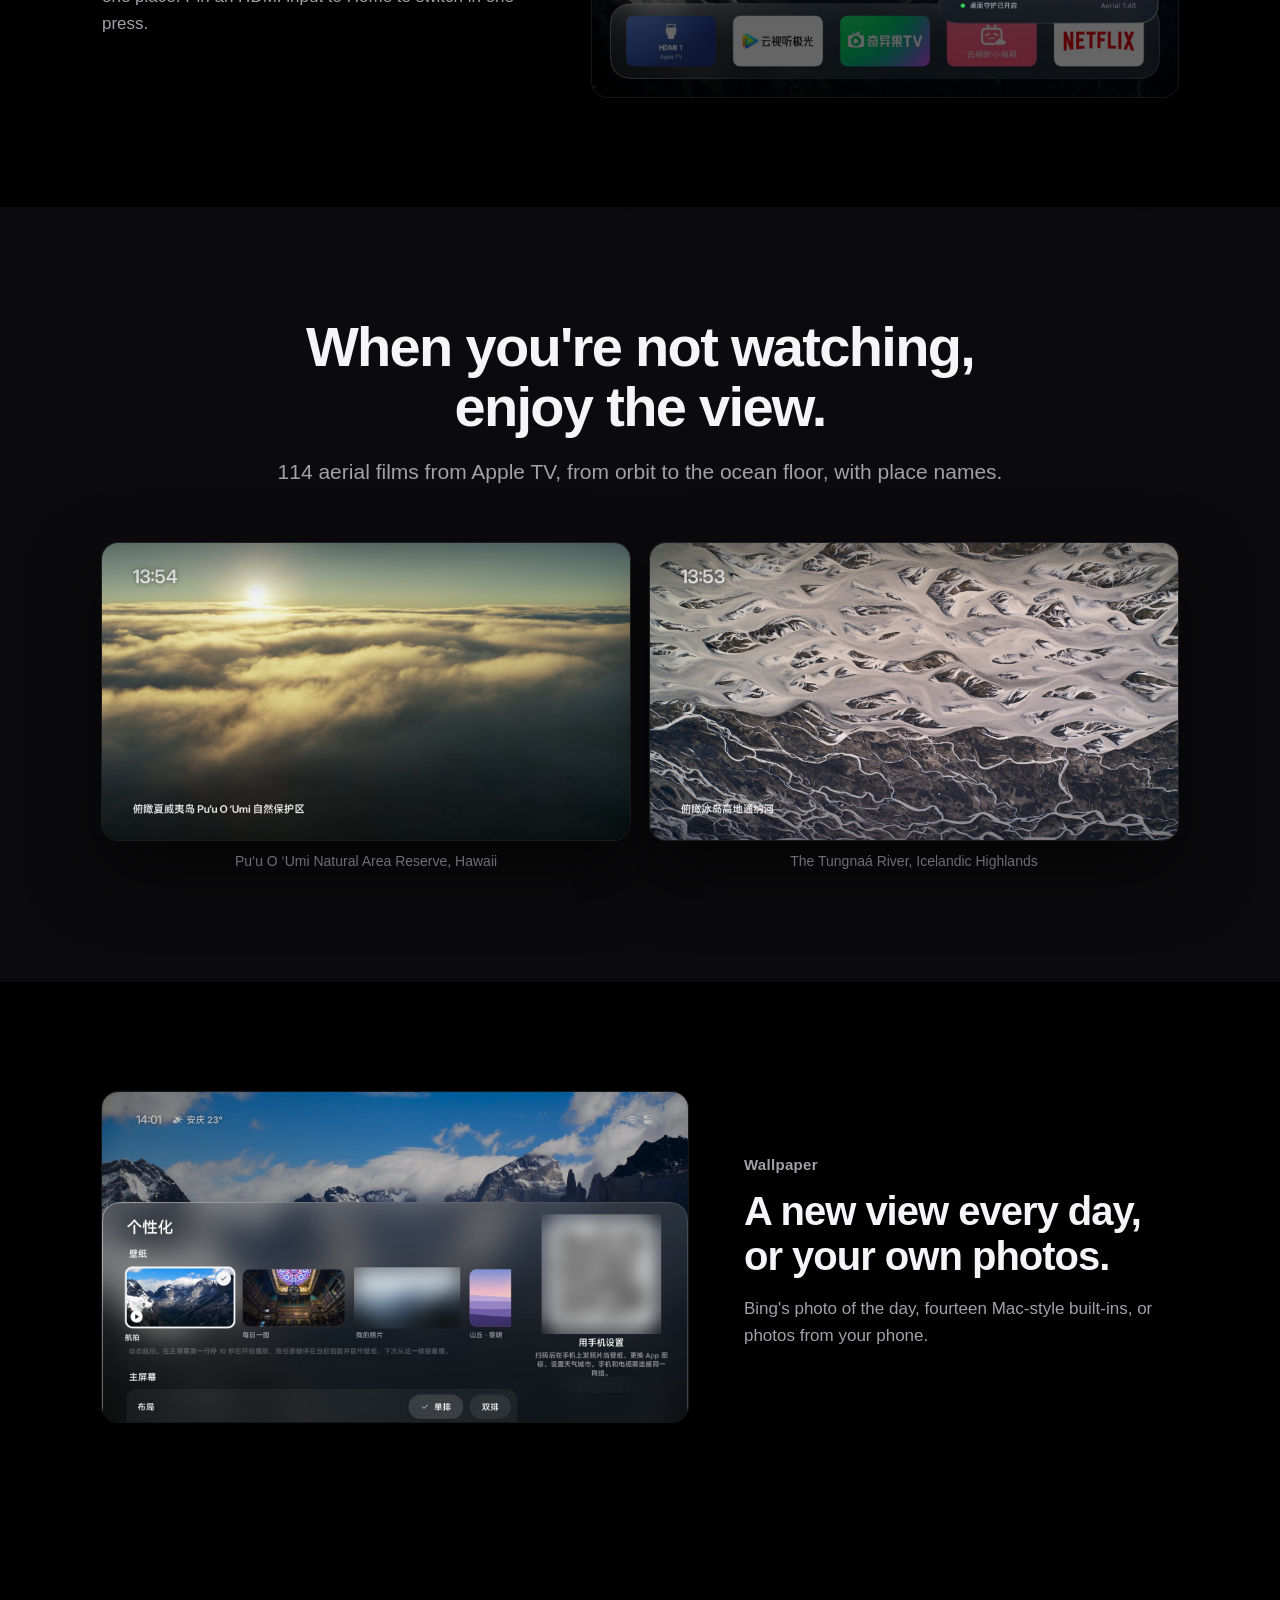
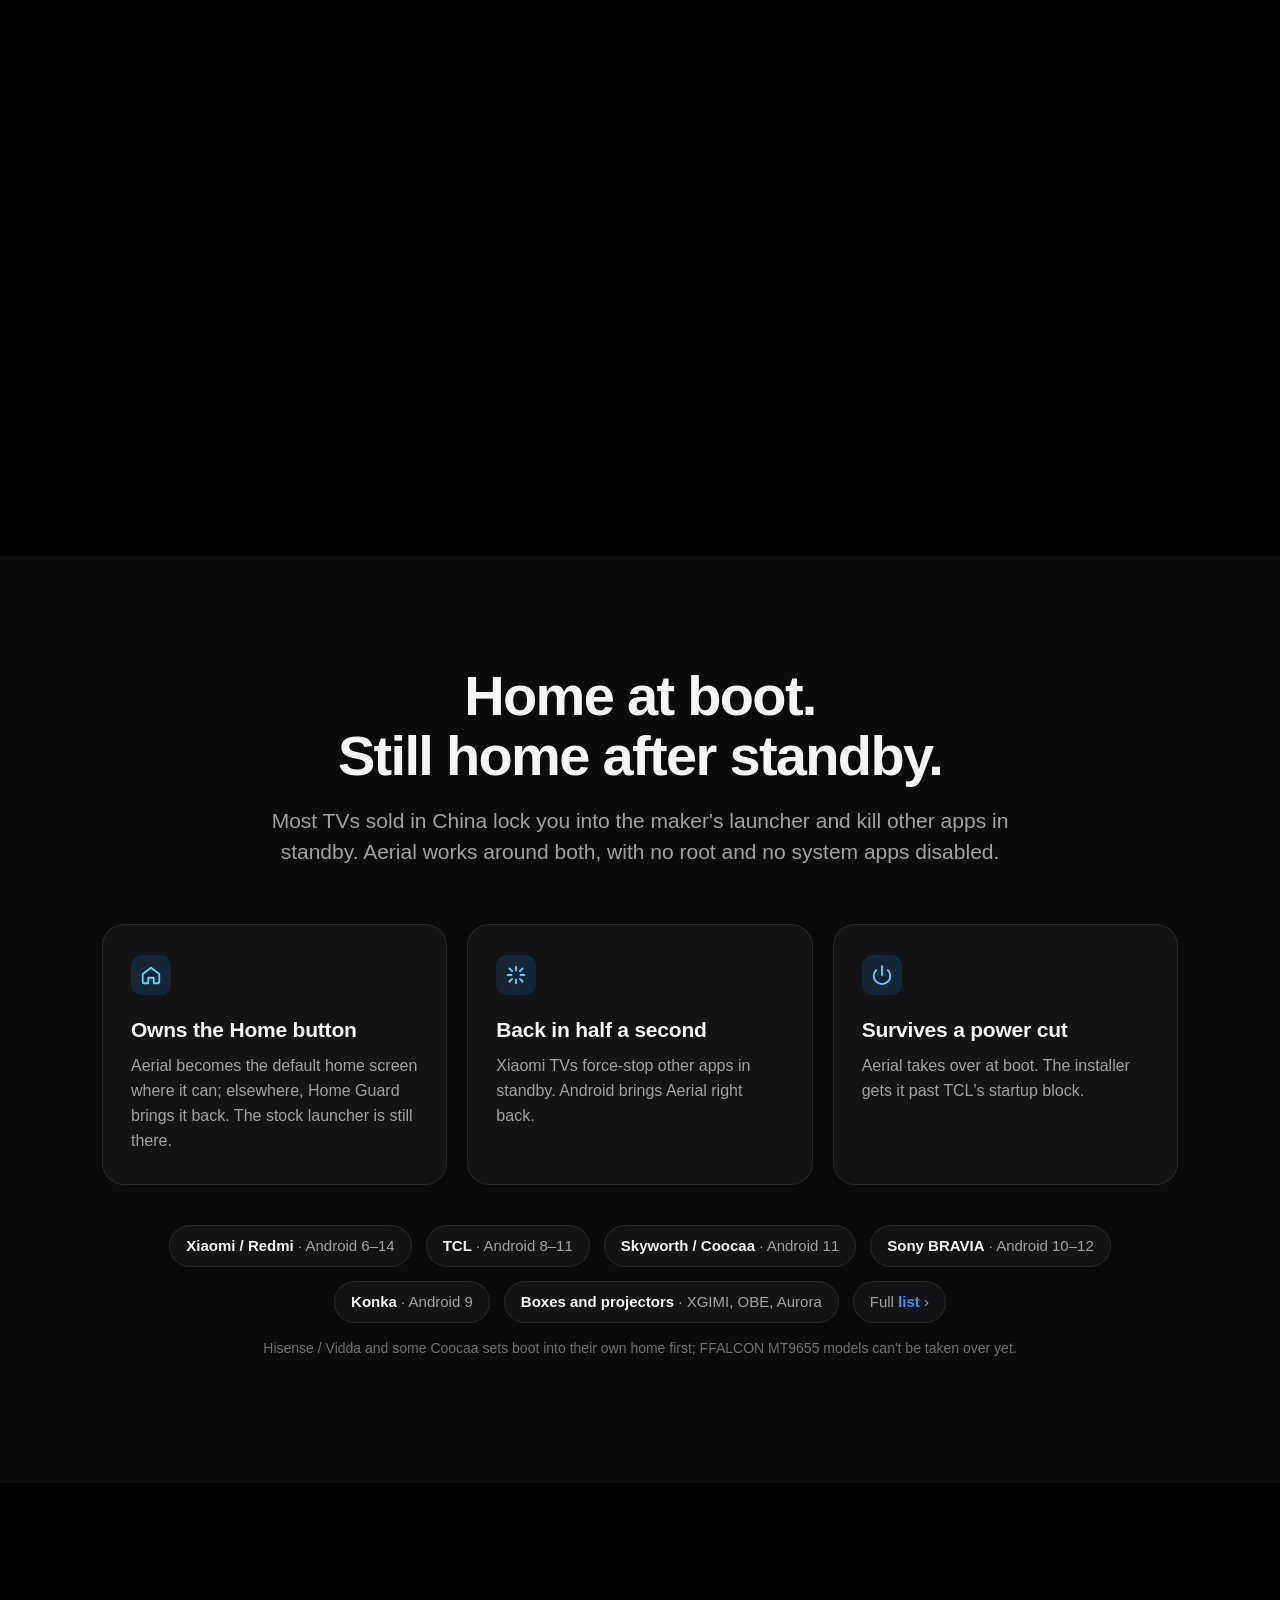
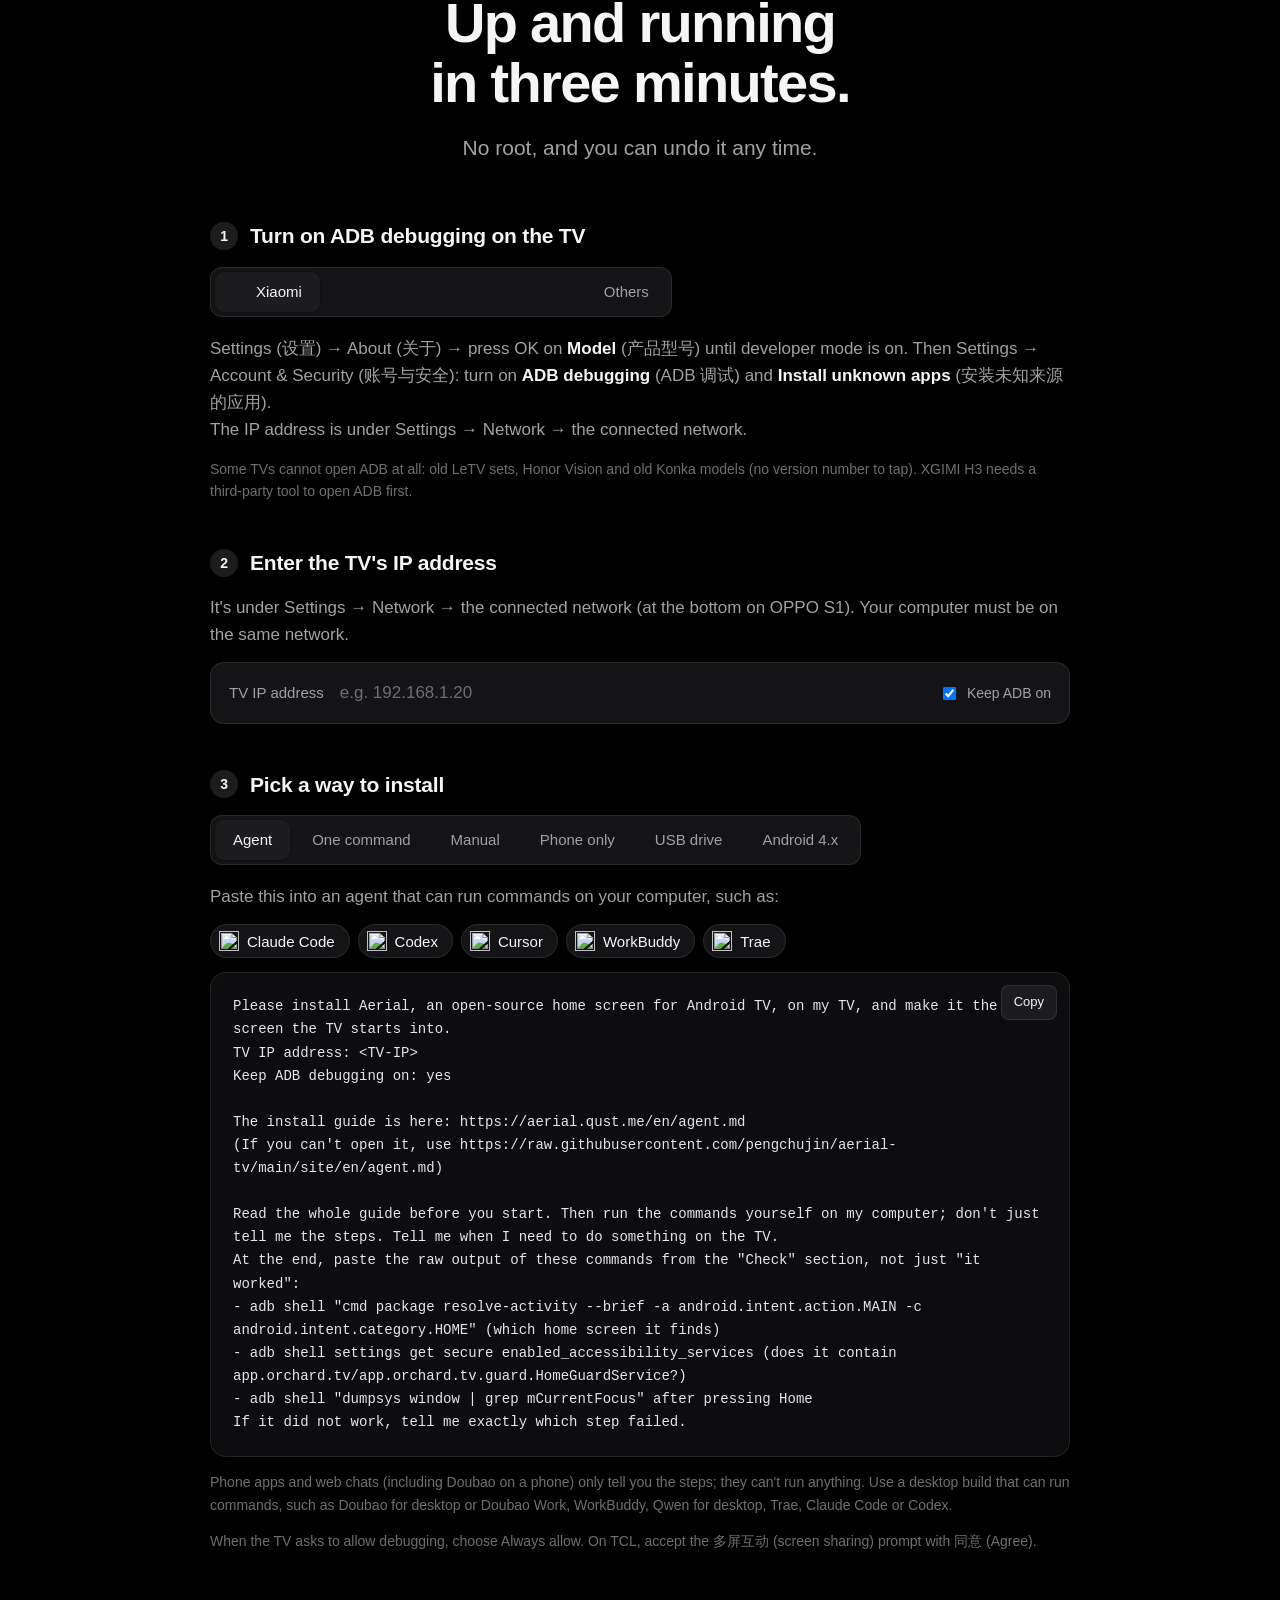
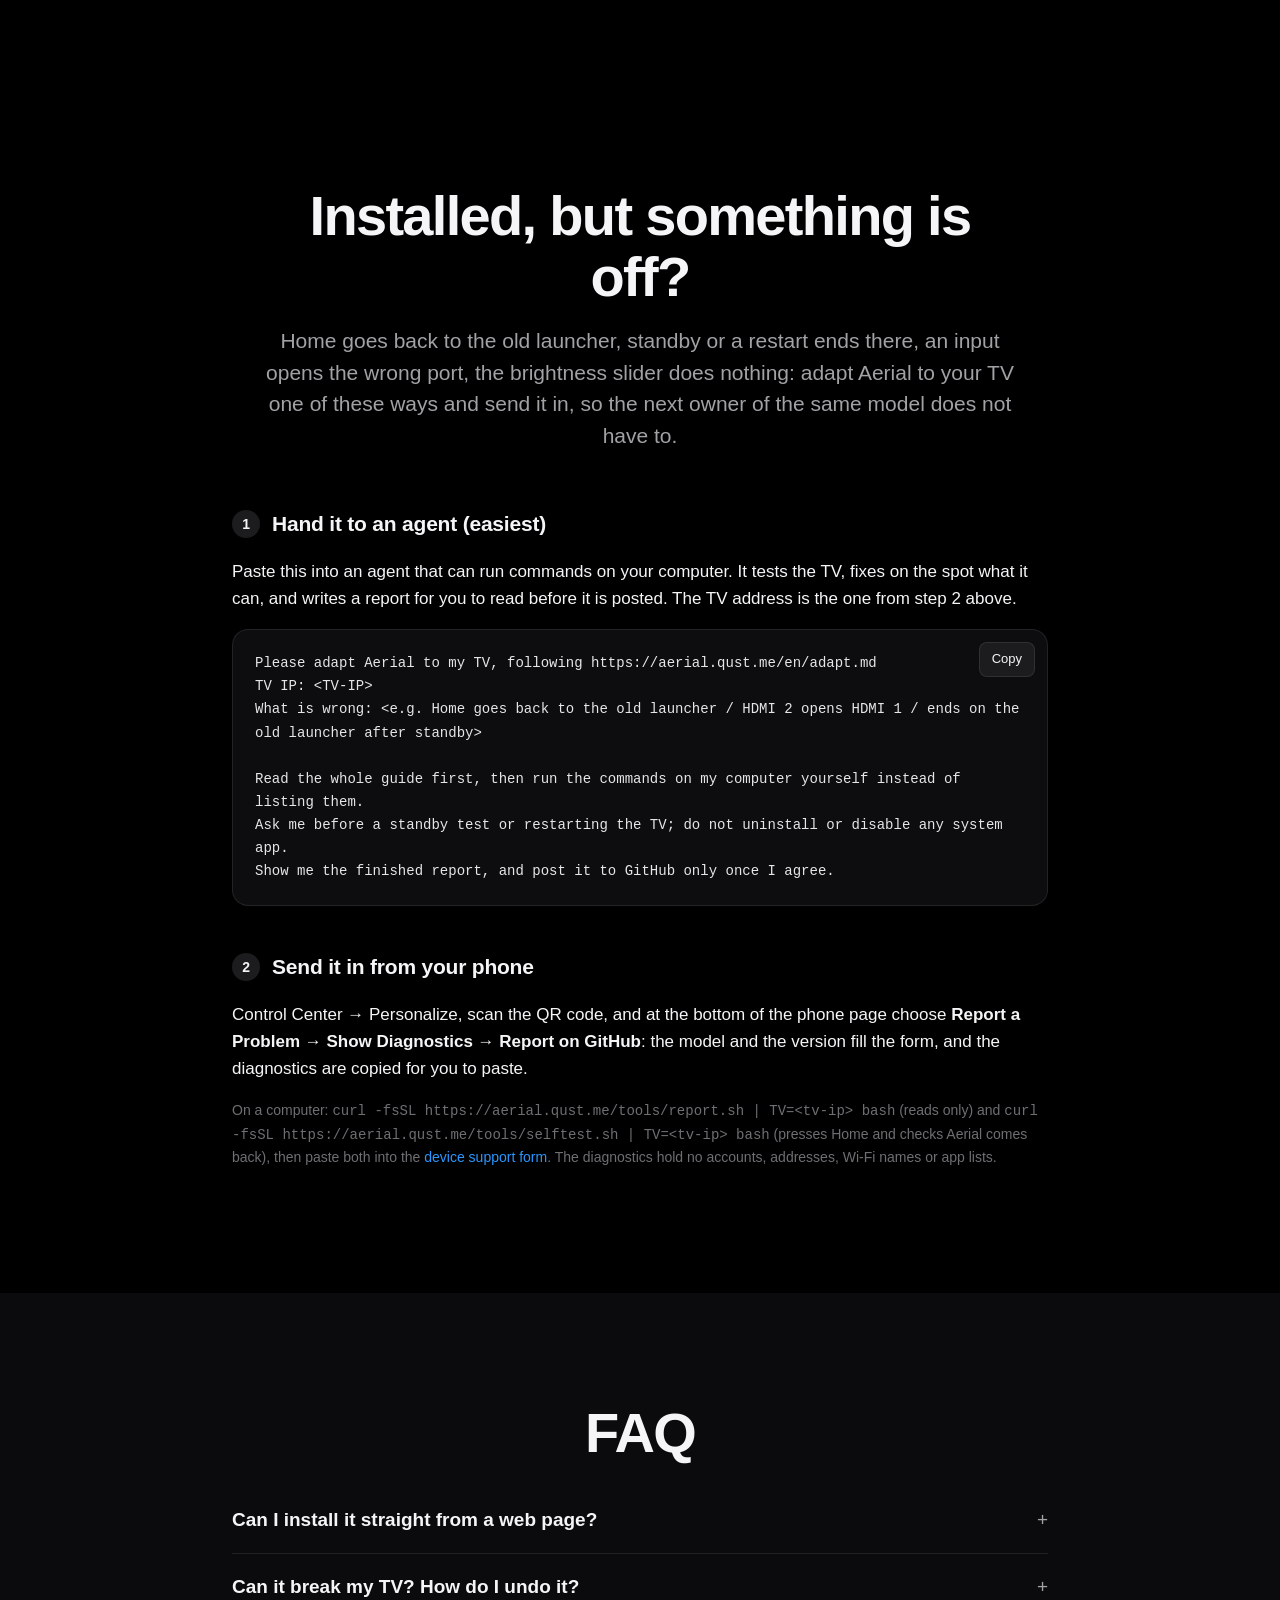
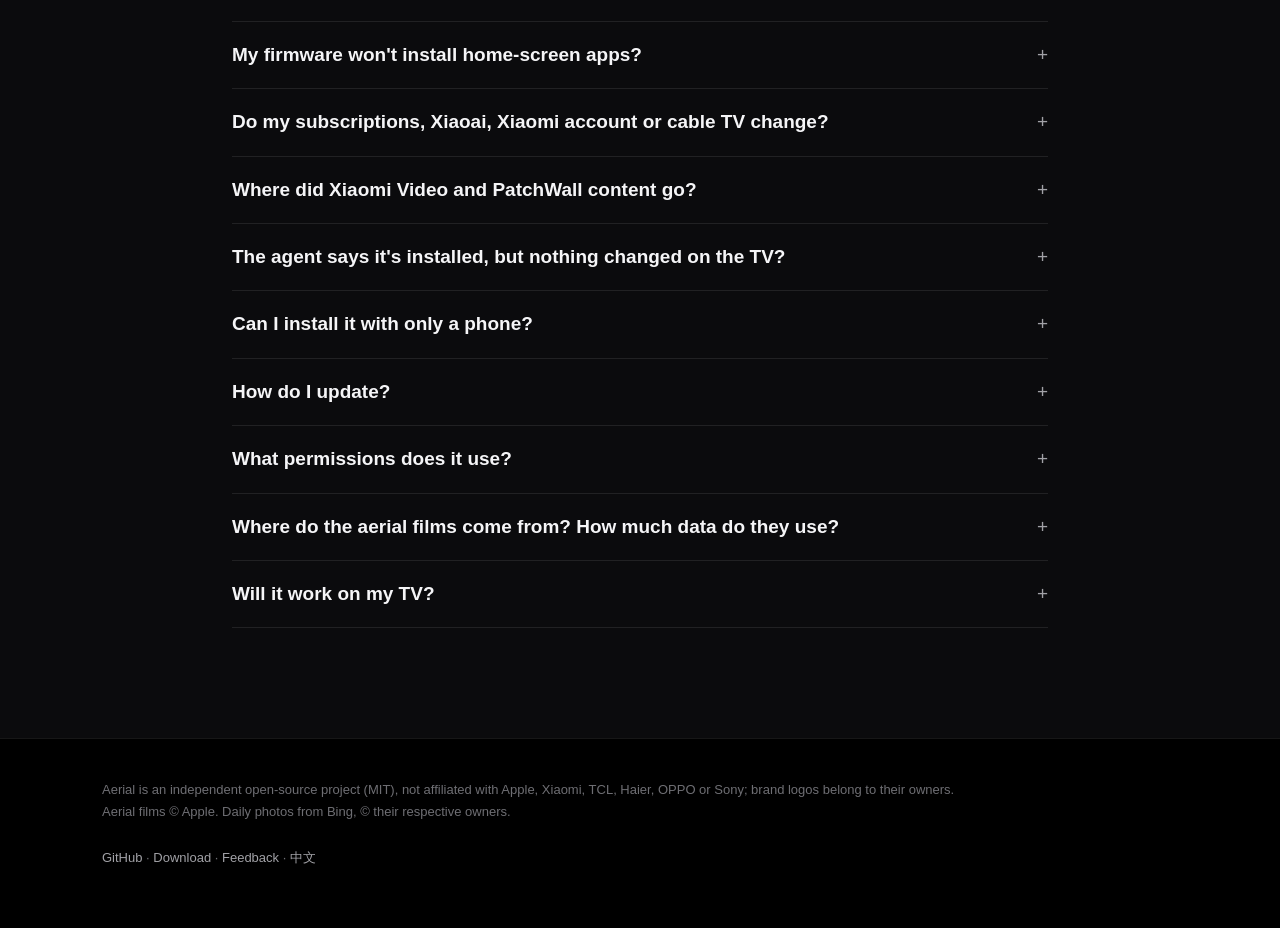
==== commit 57cdec93: "Site and README: a USB-drive install section with direct links to the standard, guard and Lite APKs " ====
--- a/android/site/en/index.html
+++ b/android/site/en/index.html
@@ -226,6 +226,7 @@
         <button role="tab" aria-selected="false" data-tab="cli">One command</button>
         <button role="tab" aria-selected="false" data-tab="manual">Manual</button>
         <button role="tab" aria-selected="false" data-tab="phone">Phone only</button>
+        <button role="tab" aria-selected="false" data-tab="usb">USB drive</button>
         <button role="tab" aria-selected="false" data-tab="lite">Android 4.x</button>
       </div>
 
@@ -261,6 +262,18 @@
           <li>Install Aerial from the app (standard build; try the guard build if that is refused), then grant permissions one by one as in Windows item 3 of the <a href="agent.md">install guide</a> and start the app as in item 6.</li>
         </ol>
         <p class="note">Users have installed Aerial this way; we have not tested each tool. Phone tools usually can't finish every setting, so once it's installed, run the check with a computer or an agent if you can.</p>
+      </div>
+
+      <div class="panel" data-panel="usb">
+        <p>No computer, and no need for steps 1 and 2 above: copy the APK to a USB drive, plug it into the TV, and open it with the TV's file manager to install.</p>
+        <ul>
+          <li><a href="../download/aerial-standard.apk"><b>aerial-standard.apk</b></a>: try this first on Android 5.0 and later.</li>
+          <li><a href="../download/aerial-guard.apk"><b>aerial-guard.apk</b></a>: use this if the first is refused because the TV won't install home-screen apps.</li>
+          <li><a href="../download/aerial-lite.apk"><b>aerial-lite.apk</b></a>: old TVs on Android 4.0-4.4 (see Android 4.x).</li>
+        </ul>
+        <p>Once it's installed, <b>press Home on the remote</b>. If Android asks which app to use, choose <b>Aerial</b>, then <b>Always</b>, and you're done; stock Android TV usually works this way.</p>
+        <p>If Home goes straight back to the old home screen without asking (most Chinese-brand TVs): open Aerial from the app list. It shows "Make Aerial Your Home Screen", whose entries open the TV's settings for the home guard (Accessibility) and notification access. If the TV's settings don't have them, Aerial works only as an ordinary app opened from the app list; to take over Home, set it up once with a computer or an agent (it installs over, settings stay).</p>
+        <p class="note">Whether Home, power-on and wake come back to Aerial after a USB-only install depends on those entries being in the TV's settings; a computer install is the most reliable. Later updates: choose "New version" in Control Center, or install from the USB drive again.</p>
       </div>
 
       <div class="panel" data-panel="lite">
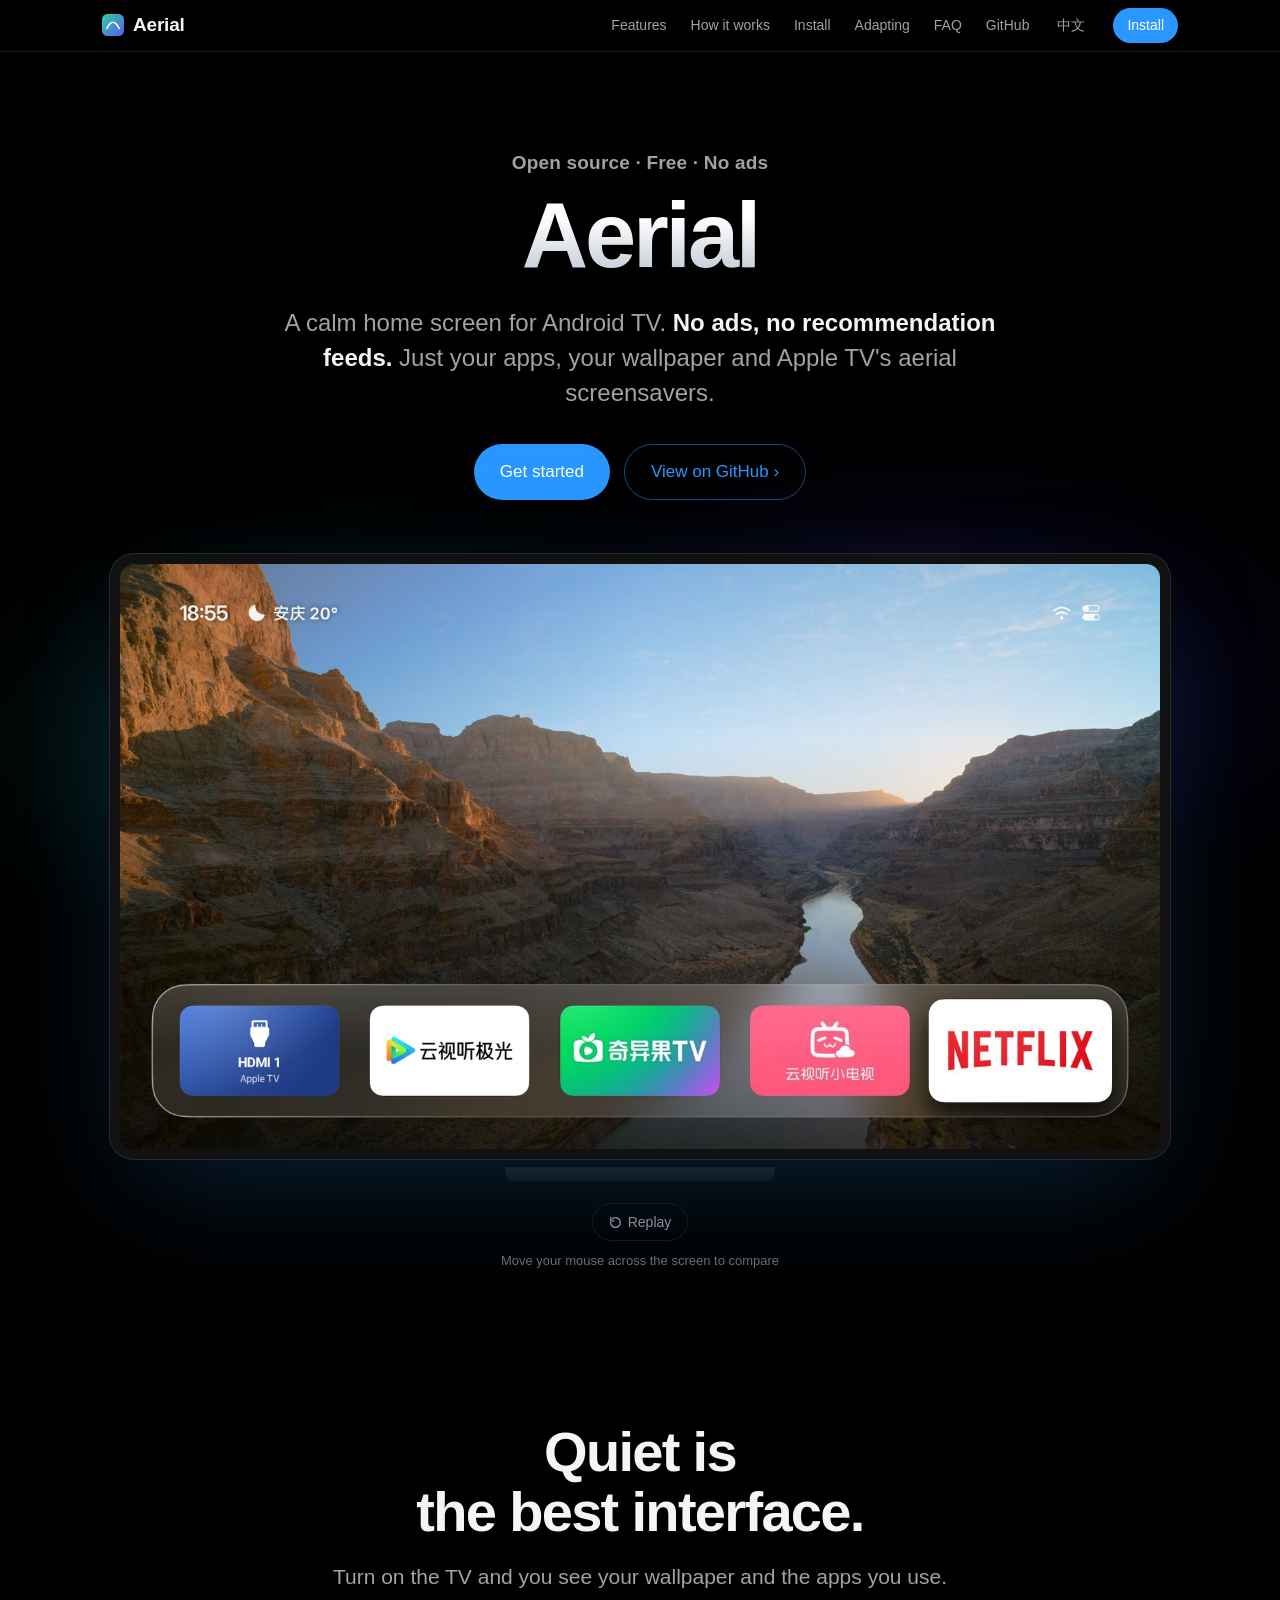
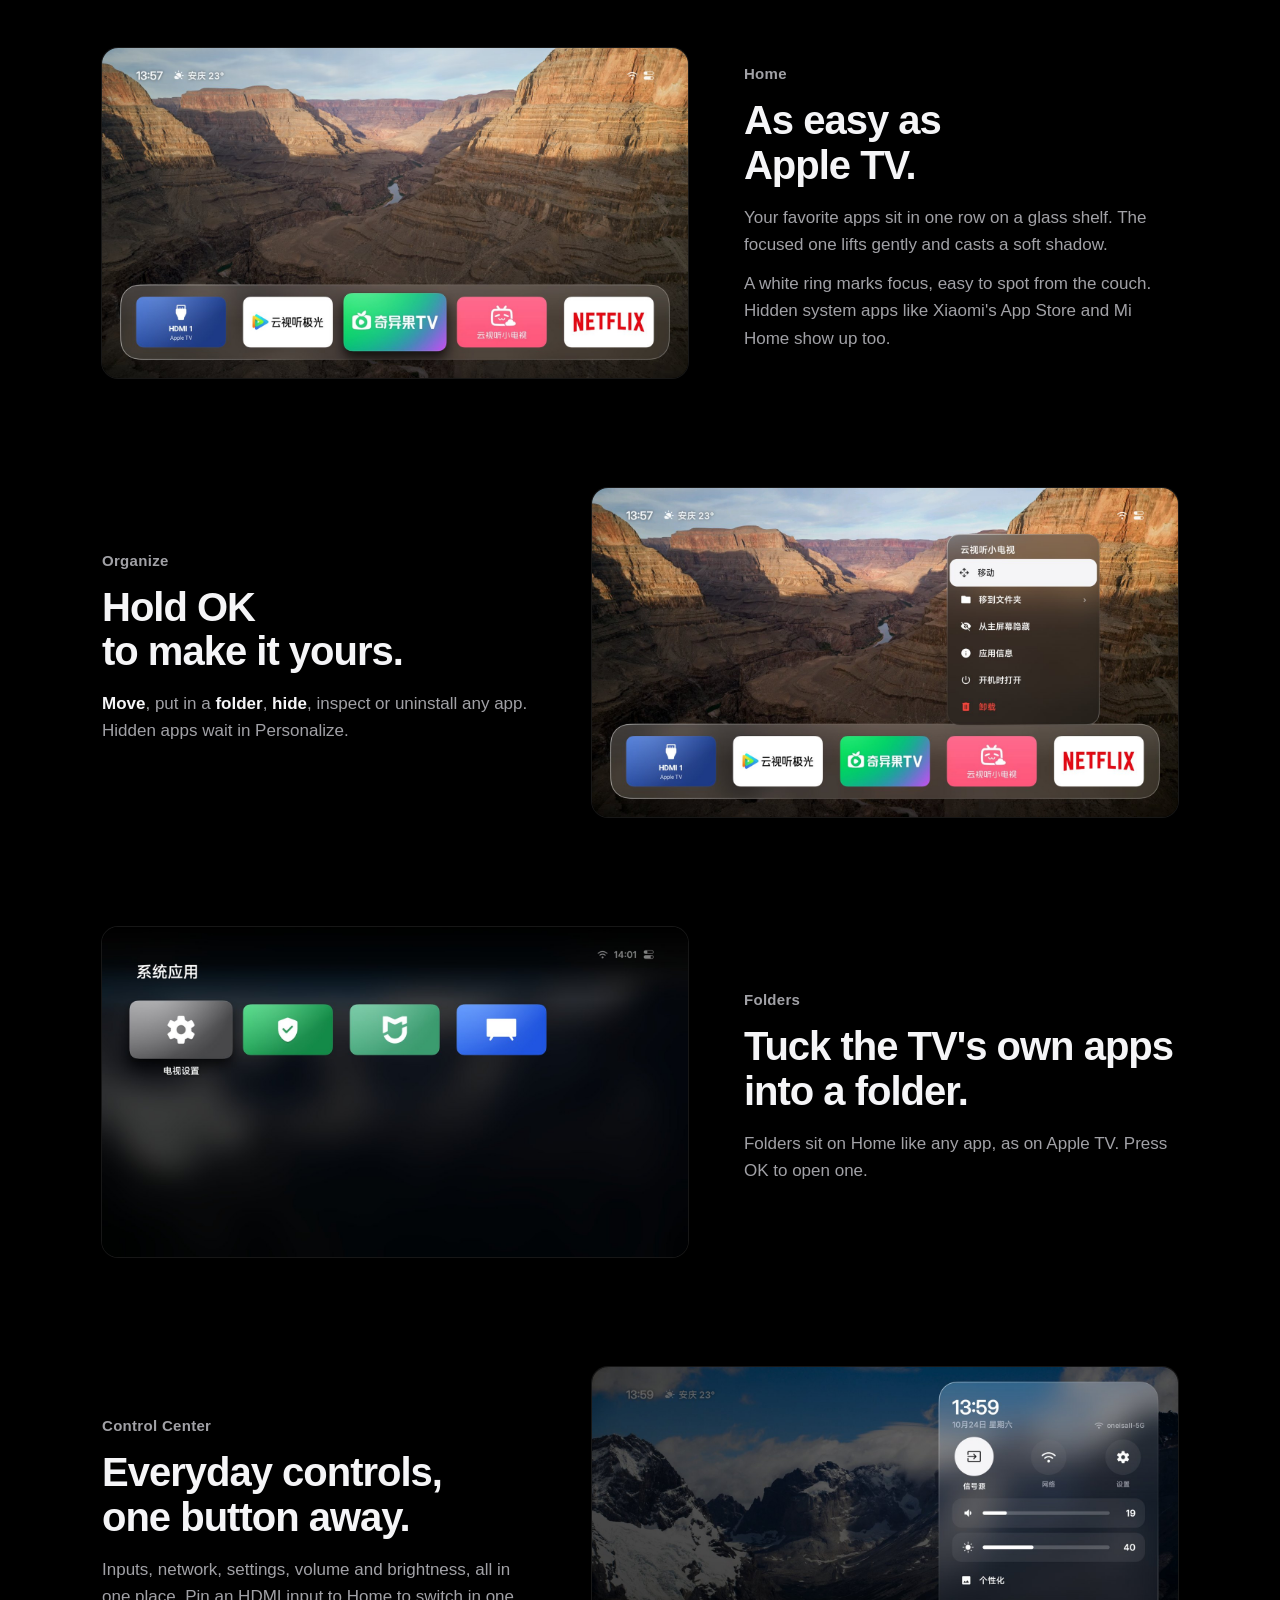
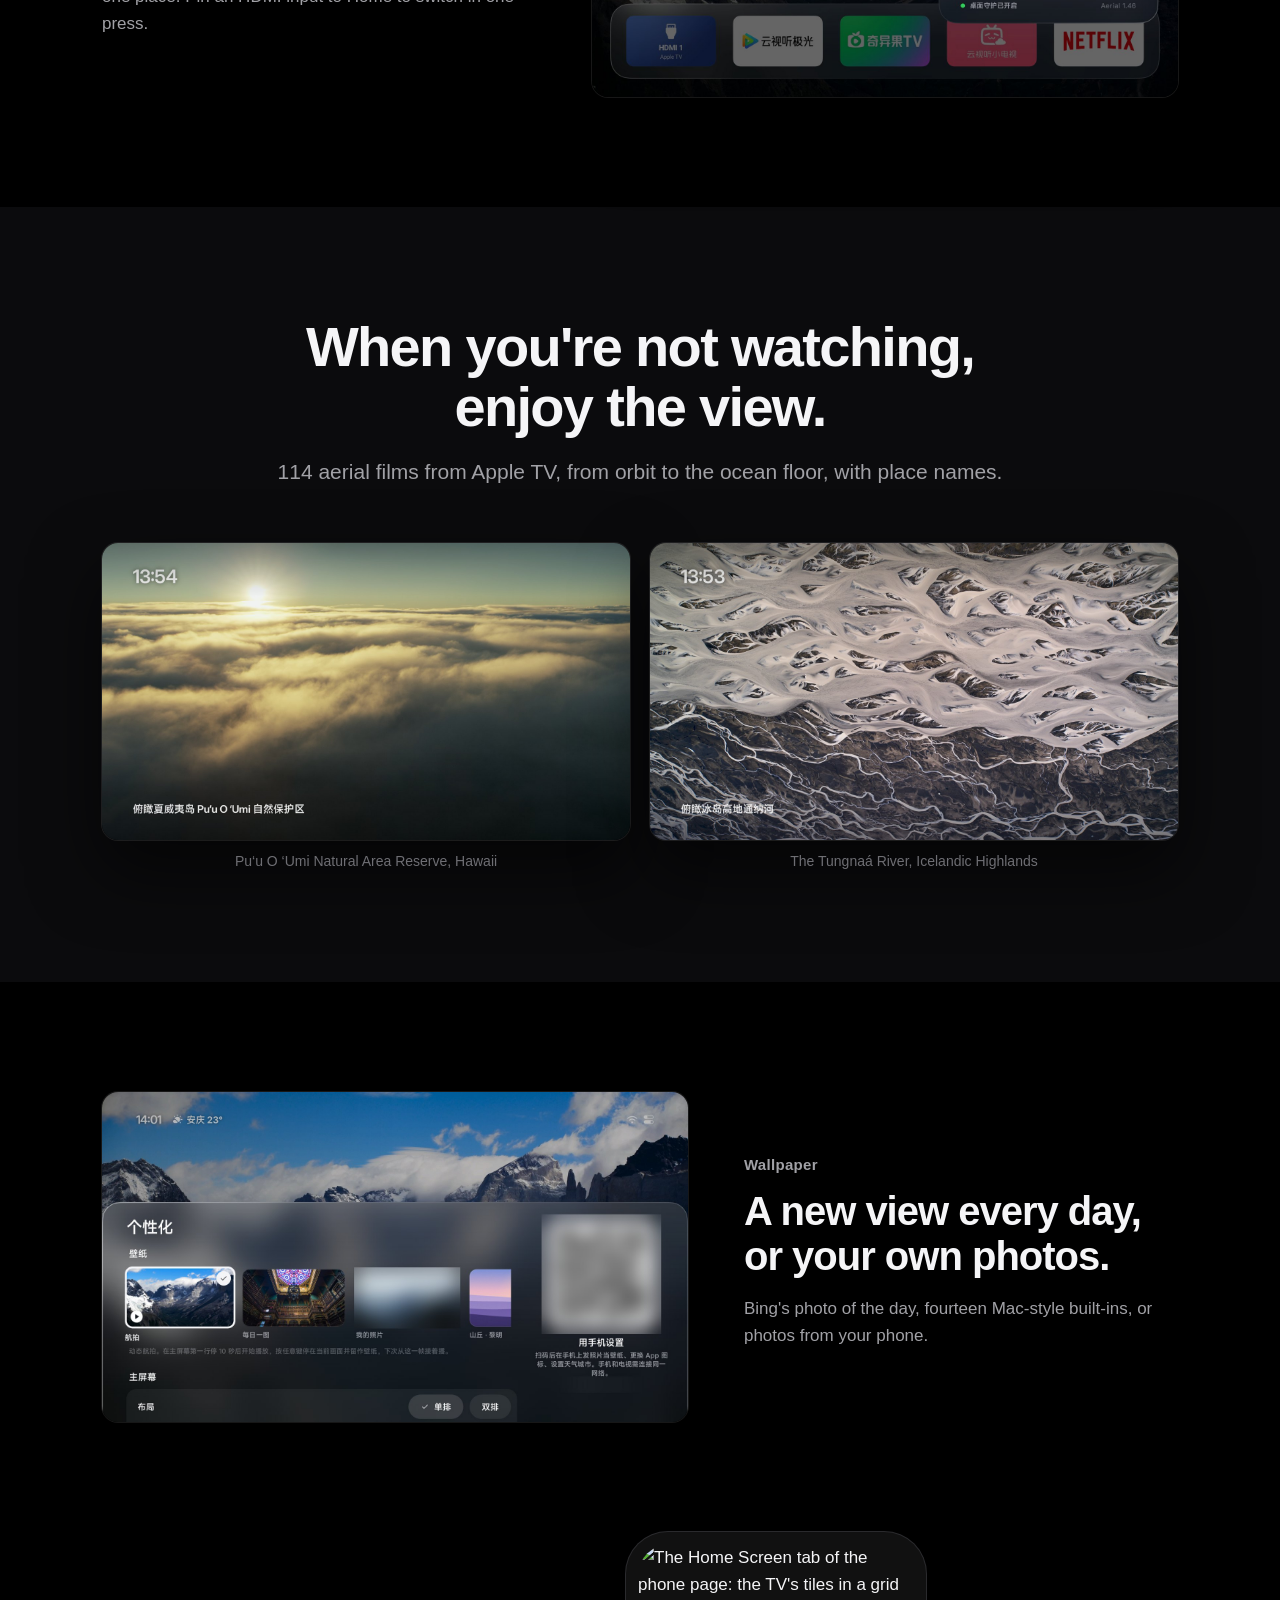
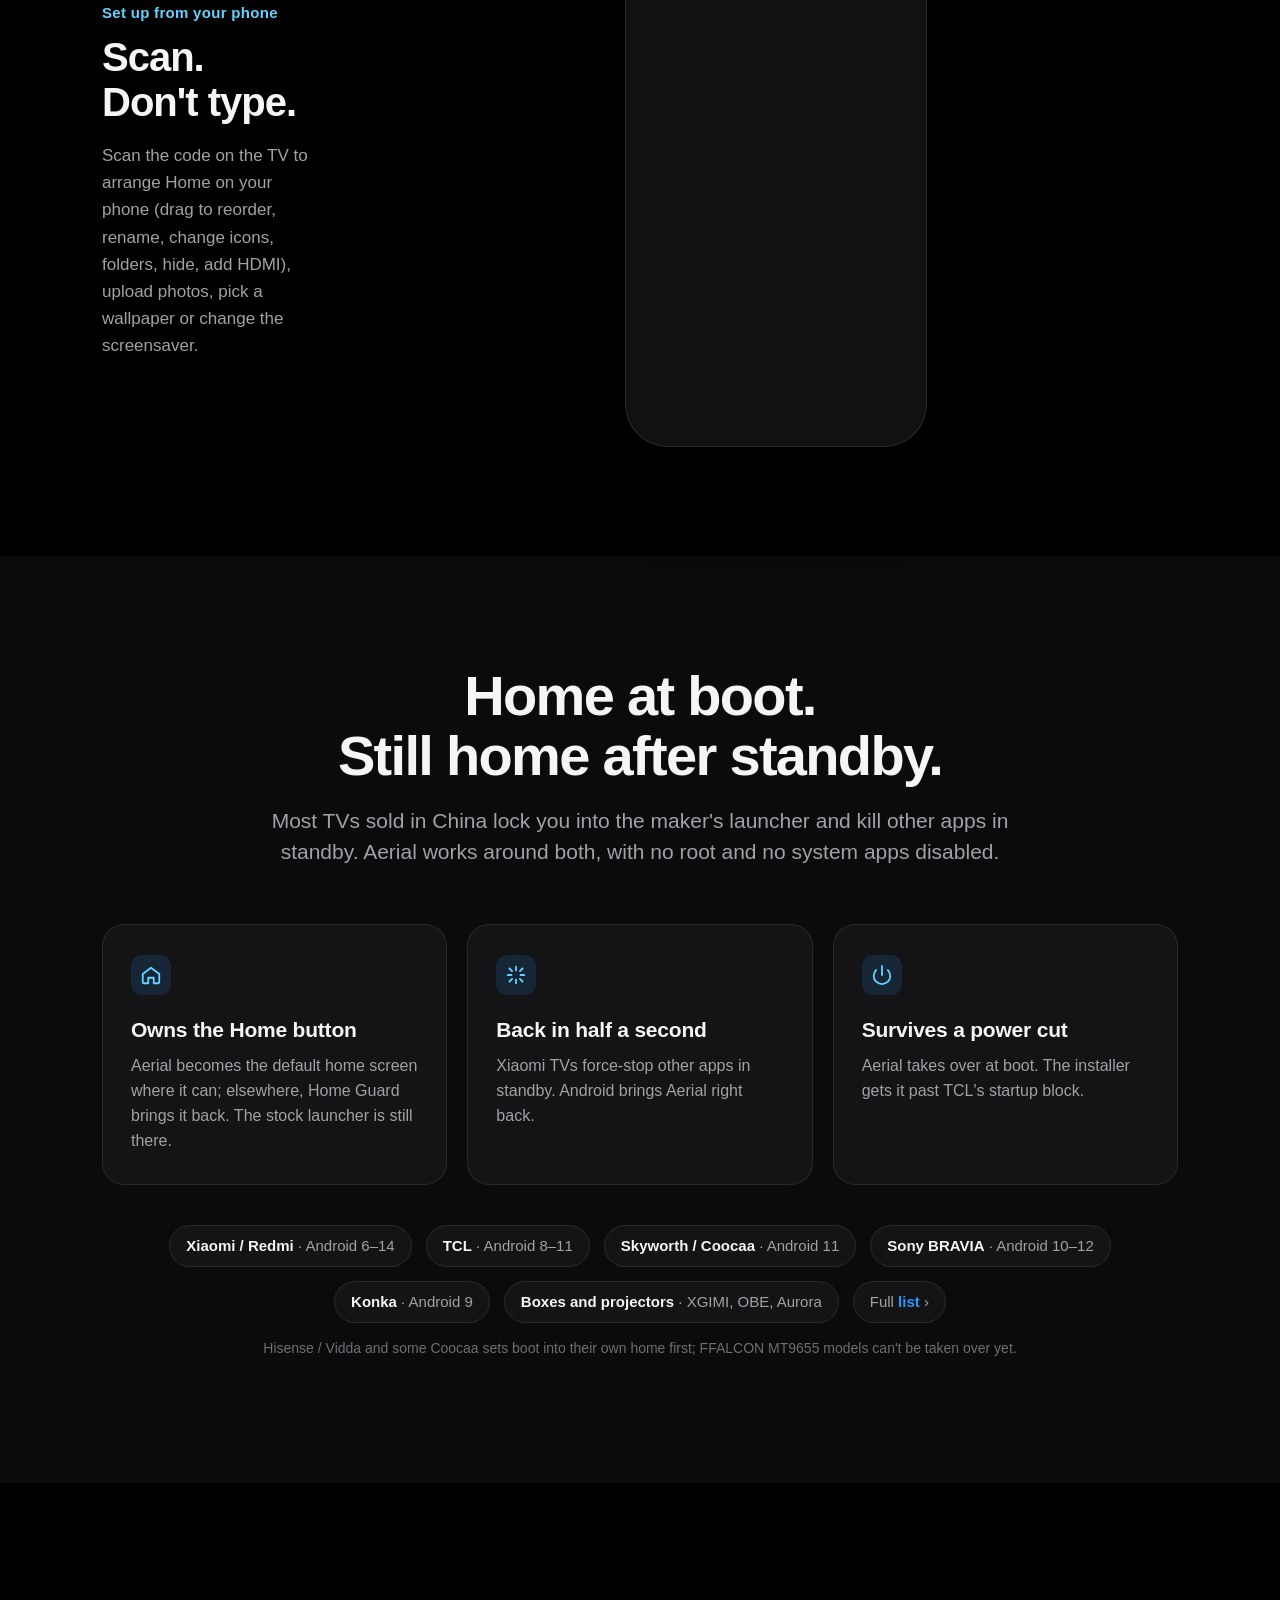
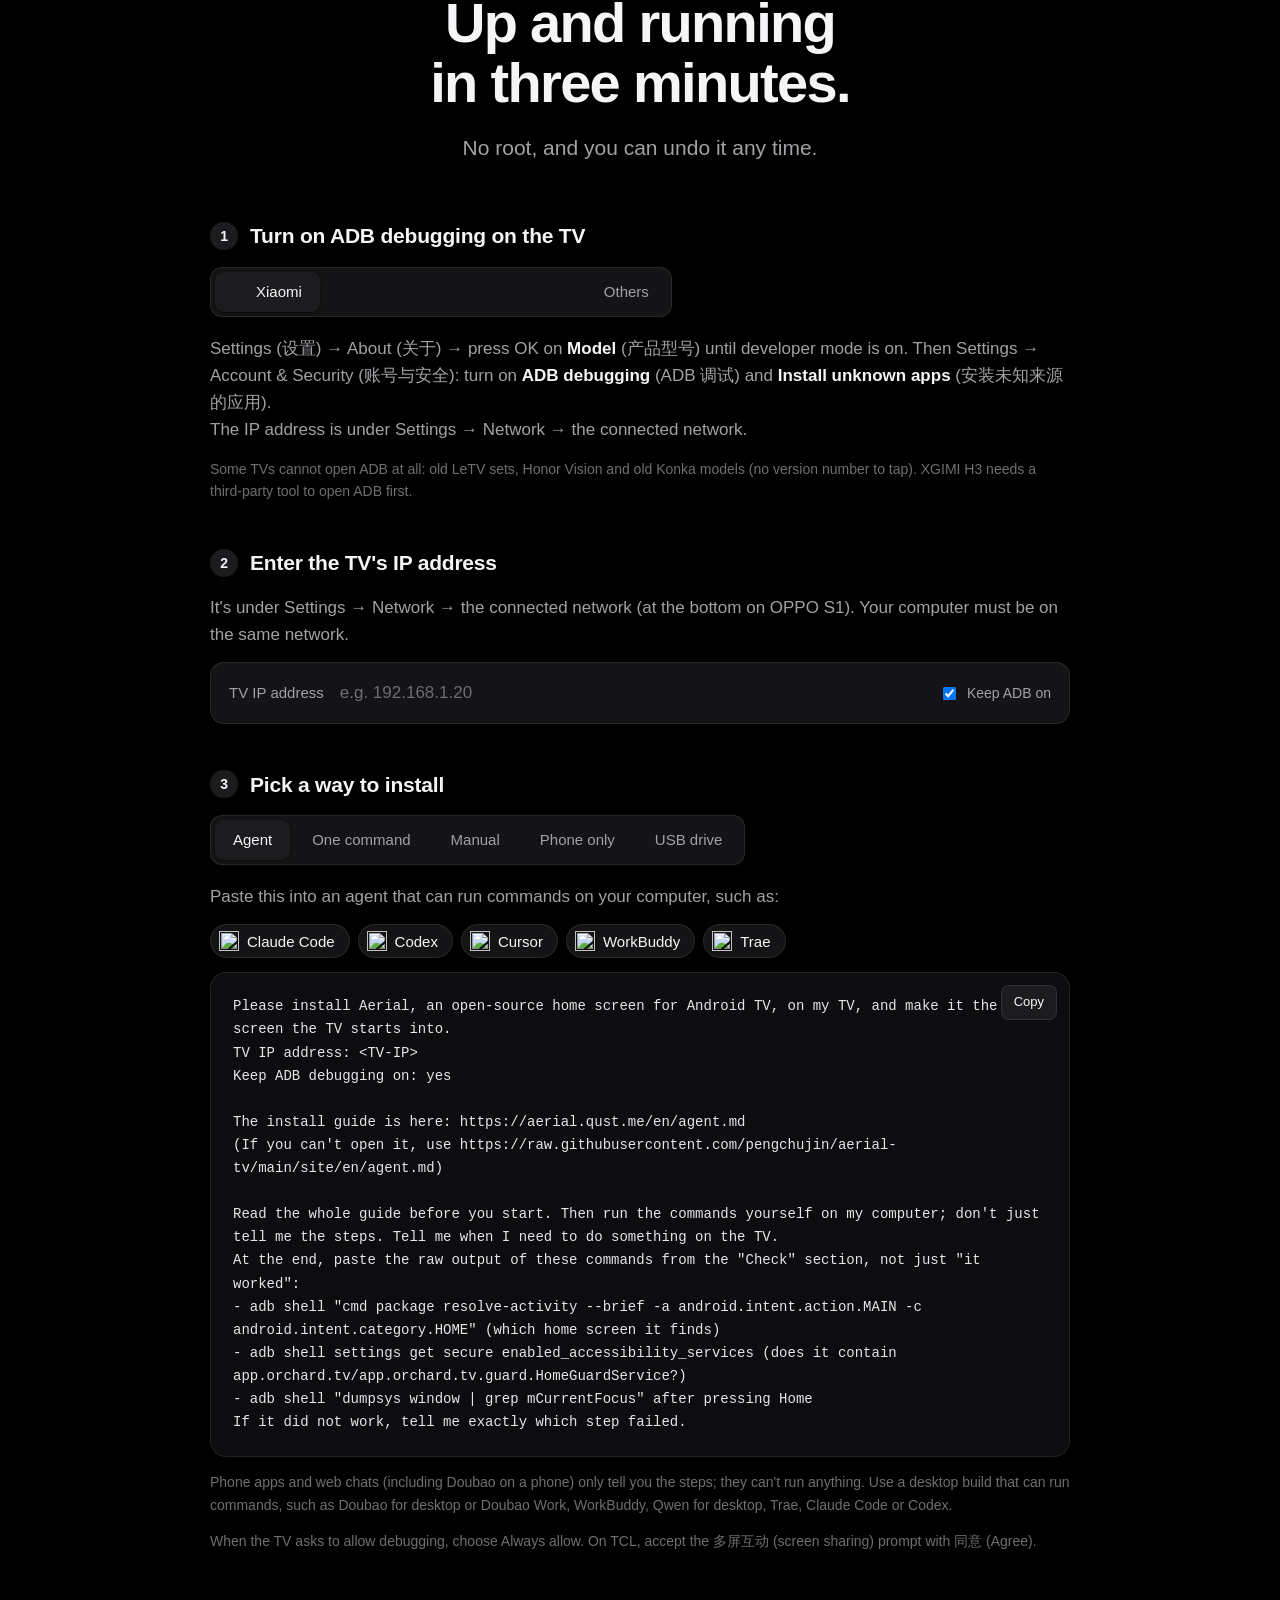
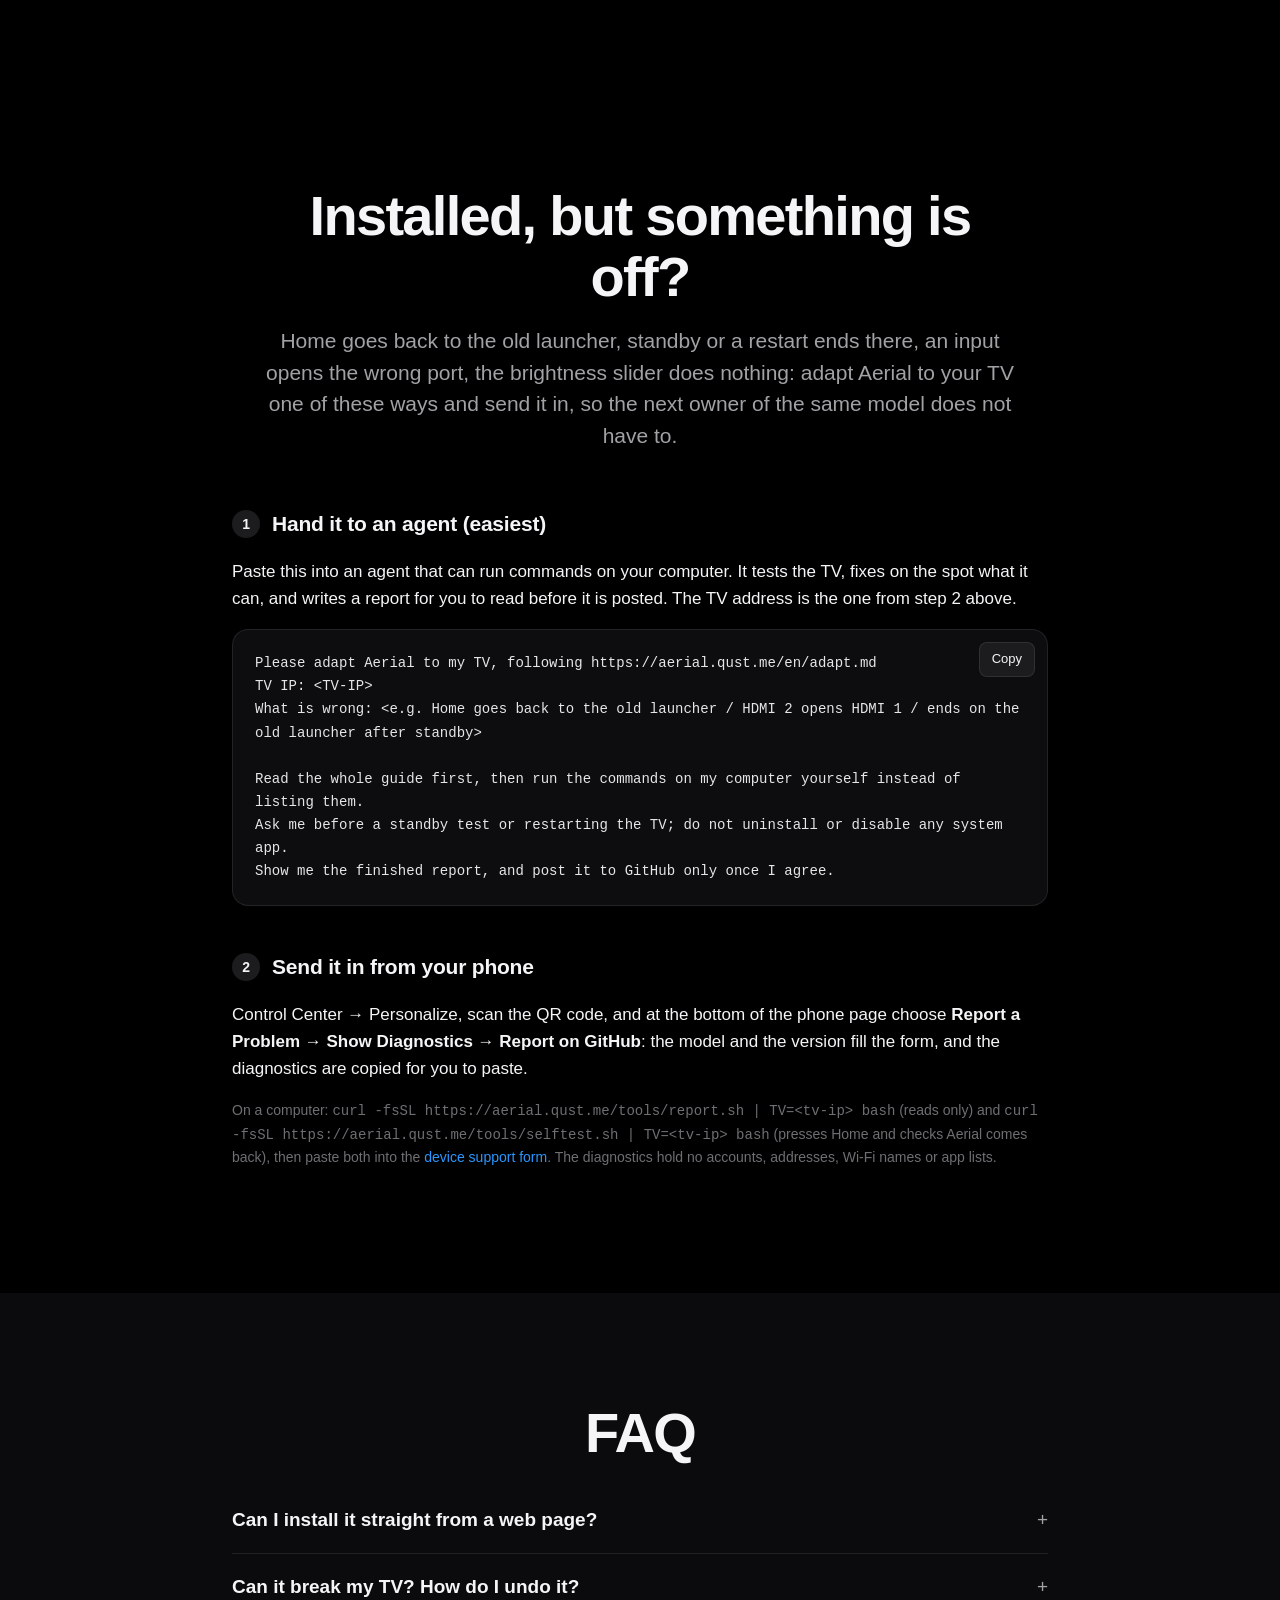
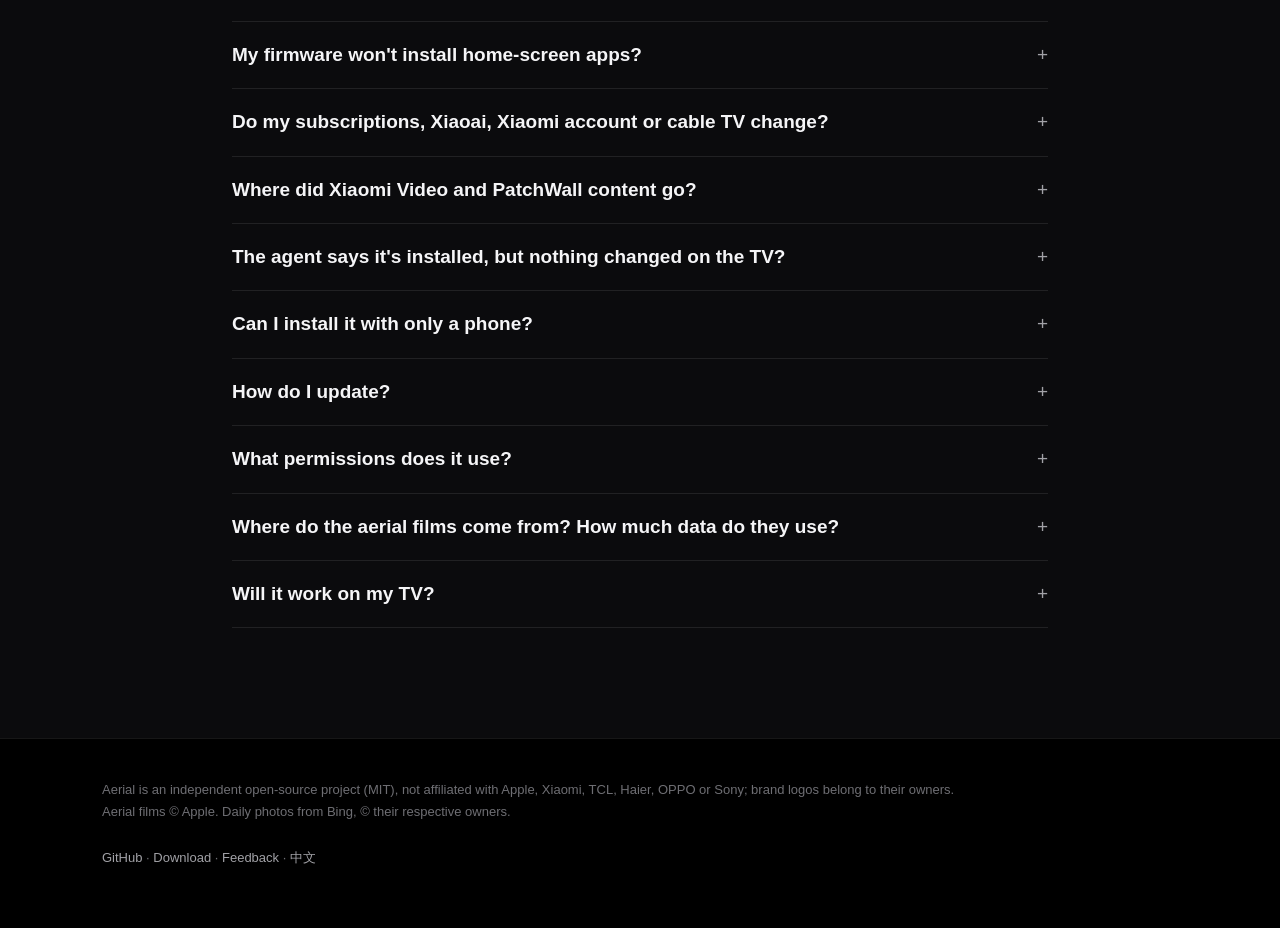
==== commit fb253f56: "Site: the Android 4.x install tab folded into the USB-drive one The agent and the one-line command a" ====
--- a/android/site/en/index.html
+++ b/android/site/en/index.html
@@ -227,7 +227,6 @@
         <button role="tab" aria-selected="false" data-tab="manual">Manual</button>
         <button role="tab" aria-selected="false" data-tab="phone">Phone only</button>
         <button role="tab" aria-selected="false" data-tab="usb">USB drive</button>
-        <button role="tab" aria-selected="false" data-tab="lite">Android 4.x</button>
       </div>
 
       <div class="panel on" data-panel="agent">
@@ -269,19 +268,14 @@
         <ul>
           <li><a href="../download/aerial-standard.apk"><b>aerial-standard.apk</b></a>: try this first on Android 5.0 and later.</li>
           <li><a href="../download/aerial-guard.apk"><b>aerial-guard.apk</b></a>: use this if the first is refused because the TV won't install home-screen apps.</li>
-          <li><a href="../download/aerial-lite.apk"><b>aerial-lite.apk</b></a>: old TVs on Android 4.0-4.4 (see Android 4.x).</li>
+          <li><a href="../download/aerial-lite.apk"><b>aerial-lite.apk</b></a>: Aerial Lite (a beta) for old TVs and boxes on Android 4.0-4.4. The Agent and One command tabs pick Lite on their own, never the wrong one.</li>
         </ul>
         <p>Once it's installed, <b>press Home on the remote</b>. If Android asks which app to use, choose <b>Aerial</b>, then <b>Always</b>, and you're done; stock Android TV usually works this way.</p>
         <p>If Home goes straight back to the old home screen without asking (most Chinese-brand TVs): open Aerial from the app list. It shows "Make Aerial Your Home Screen", whose entries open the TV's settings for the home guard (Accessibility) and notification access. If the TV's settings don't have them, Aerial works only as an ordinary app opened from the app list; to take over Home, set it up once with a computer or an agent (it installs over, settings stay).</p>
         <p class="note">Whether Home, power-on and wake come back to Aerial after a USB-only install depends on those entries being in the TV's settings; a computer install is the most reliable. Later updates: choose "New version" in Control Center, or install from the USB drive again.</p>
-      </div>
-
-      <div class="panel" data-panel="lite">
-        <p><b>Aerial Lite</b> is a separate app for old TVs and boxes on <b>Android 4.0-4.4</b>, looking the same as the full app. <b>This is its first release (1.0), a beta</b>: it was tested on emulators and newer TVs only, and real 4.x TVs may still show small problems.</p>
-        <p><b>Nothing extra to do</b>: the Agent and One command tabs both check the TV's Android version first, then install Lite on 4.x and the full app on 5.0 and later, never the wrong one.</p>
-        <p>Without a computer: copy <a href="../download/aerial-lite.apk"><b>aerial-lite.apk</b></a> to a USB drive and open it with the TV's file manager (on 4.x TVs only). Then <b>press Home on the remote</b>; when Android asks which app to use, choose <b>Aerial Lite</b>, then <b>Always</b>.</p>
-        <p class="note">Lite has no Home Guard: where the firmware keeps Home for its own launcher, open Lite from the app list. No aerial wallpaper, input tiles or in-app updates either (updating is installing again). To undo: Settings → Apps → Aerial Lite → Clear defaults, or uninstall it. Report problems with the <a href="https://github.com/pengchujin/aerial-tv/issues/new?template=device.yml">device support form</a>, with Lite in the title.</p>
-      </div>
+        <p class="note">Aerial Lite looks the same as the full app but has no Home Guard: once it's installed, press Home and choose <b>Aerial Lite</b>, then Always; where the firmware keeps Home for its own launcher, open Lite from the app list. No aerial wallpaper, input tiles or in-app updates either (updating is installing again). To undo: Settings → Apps → Aerial Lite → Clear defaults, or uninstall it. Report problems with the <a href="https://github.com/pengchujin/aerial-tv/issues/new?template=device.yml">device support form</a>, with Lite in the title.</p>
+      </div>
+
 
       <p class="note">When the TV asks to allow debugging, choose Always allow. On TCL, accept the 多屏互动 (screen sharing) prompt with 同意 (Agree).</p>
     </div>
@@ -354,7 +348,7 @@
       </details>
       <details>
         <summary>Will it work on my TV?</summary>
-        <p>Check the <a href="https://github.com/pengchujin/aerial-tv/blob/main/README.en.md#supported-tvs">list</a>. If yours isn't there, probably. Stock Android TV and Google TV are the easiest. LG webOS, Samsung Tizen and Huawei Vision (HarmonyOS) run different systems and can't take Aerial; Android 4.0-4.4 TVs get Aerial Lite (a beta, see Android 4.x under Install); older ones are not supported. Some TVs can't open ADB at all, such as old LeTV sets, Honor Vision and old Konka models (no version number to tap). Slow or low-memory TVs pick Lite effects on their own; you can also choose it in Personalize → Effects. If something goes wrong, see <a href="#adapt">Installed, but something is off?</a> above.</p>
+        <p>Check the <a href="https://github.com/pengchujin/aerial-tv/blob/main/README.en.md#supported-tvs">list</a>. If yours isn't there, probably. Stock Android TV and Google TV are the easiest. LG webOS, Samsung Tizen and Huawei Vision (HarmonyOS) run different systems and can't take Aerial; Android 4.0-4.4 TVs get Aerial Lite (a beta, see USB drive under Install; the agent and the one-line command install it on their own); older ones are not supported. Some TVs can't open ADB at all, such as old LeTV sets, Honor Vision and old Konka models (no version number to tap). Slow or low-memory TVs pick Lite effects on their own; you can also choose it in Personalize → Effects. If something goes wrong, see <a href="#adapt">Installed, but something is off?</a> above.</p>
       </details>
     </div>
   </div>
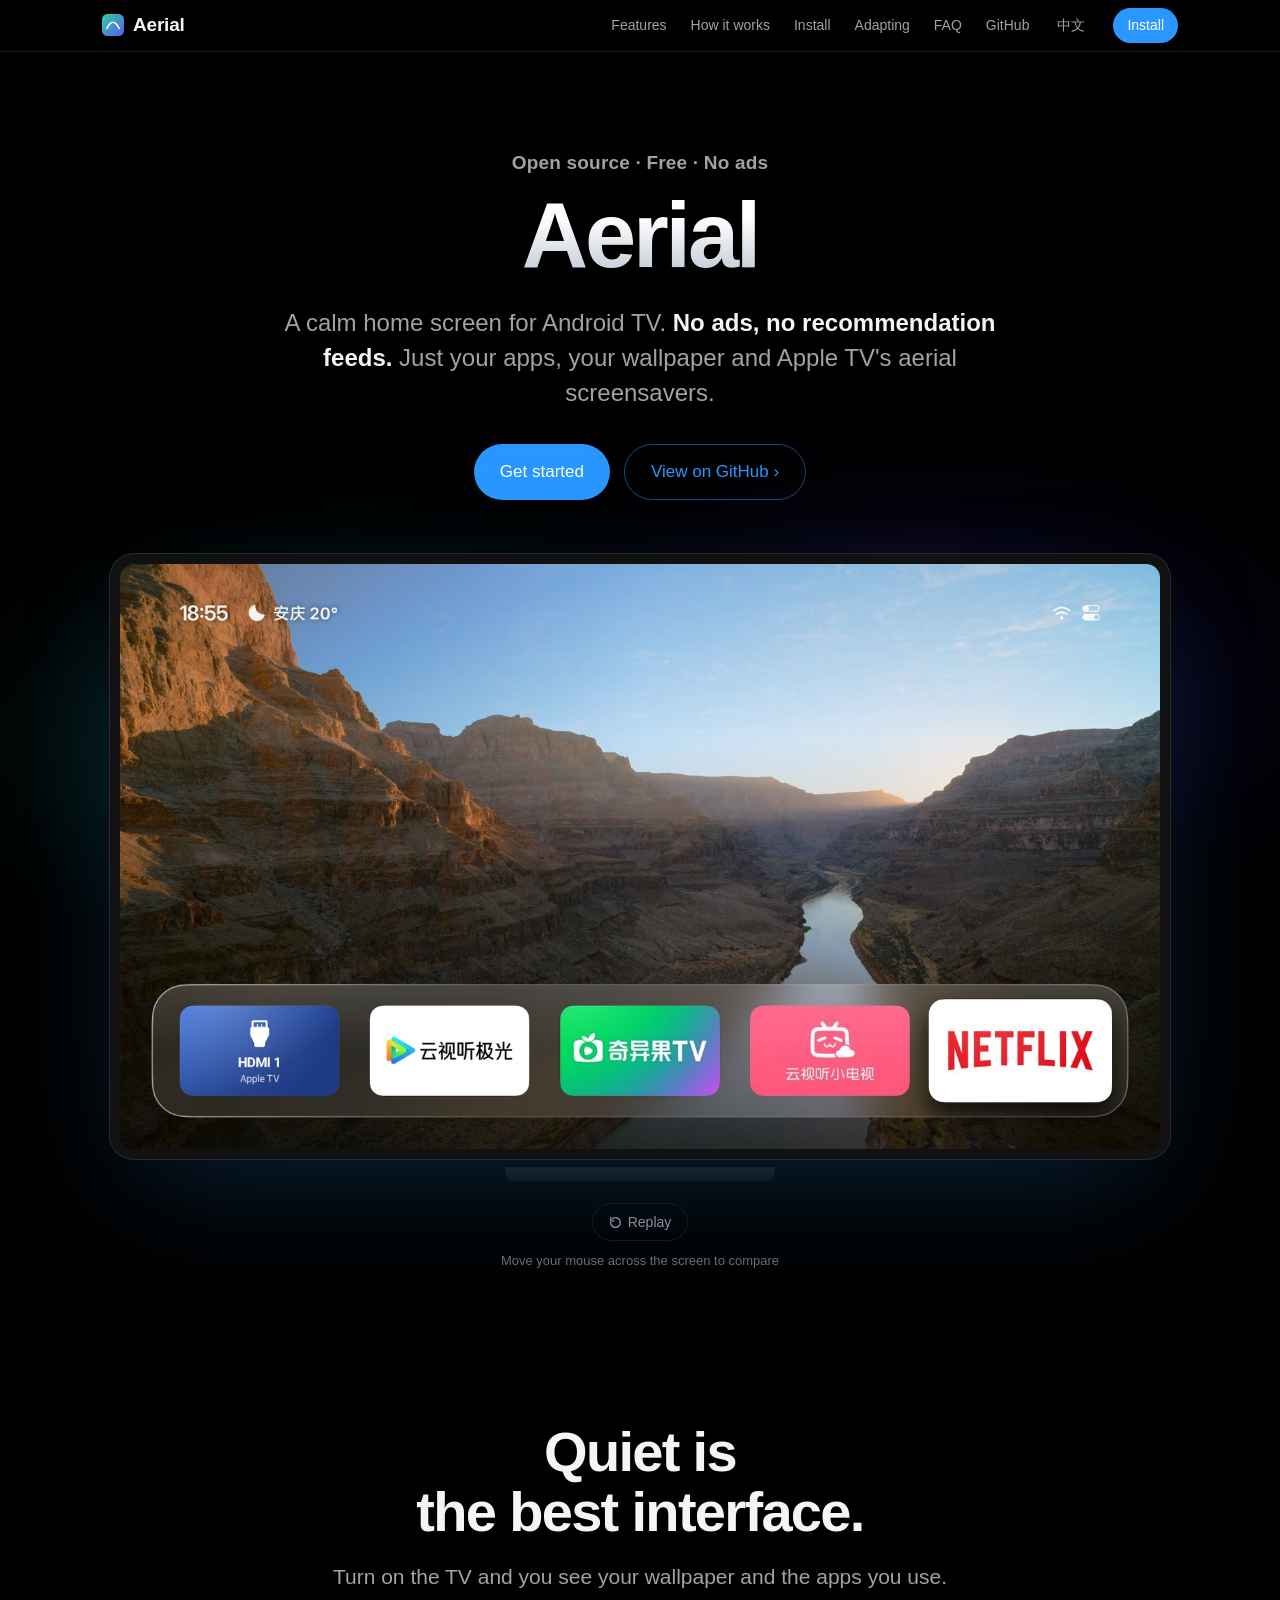
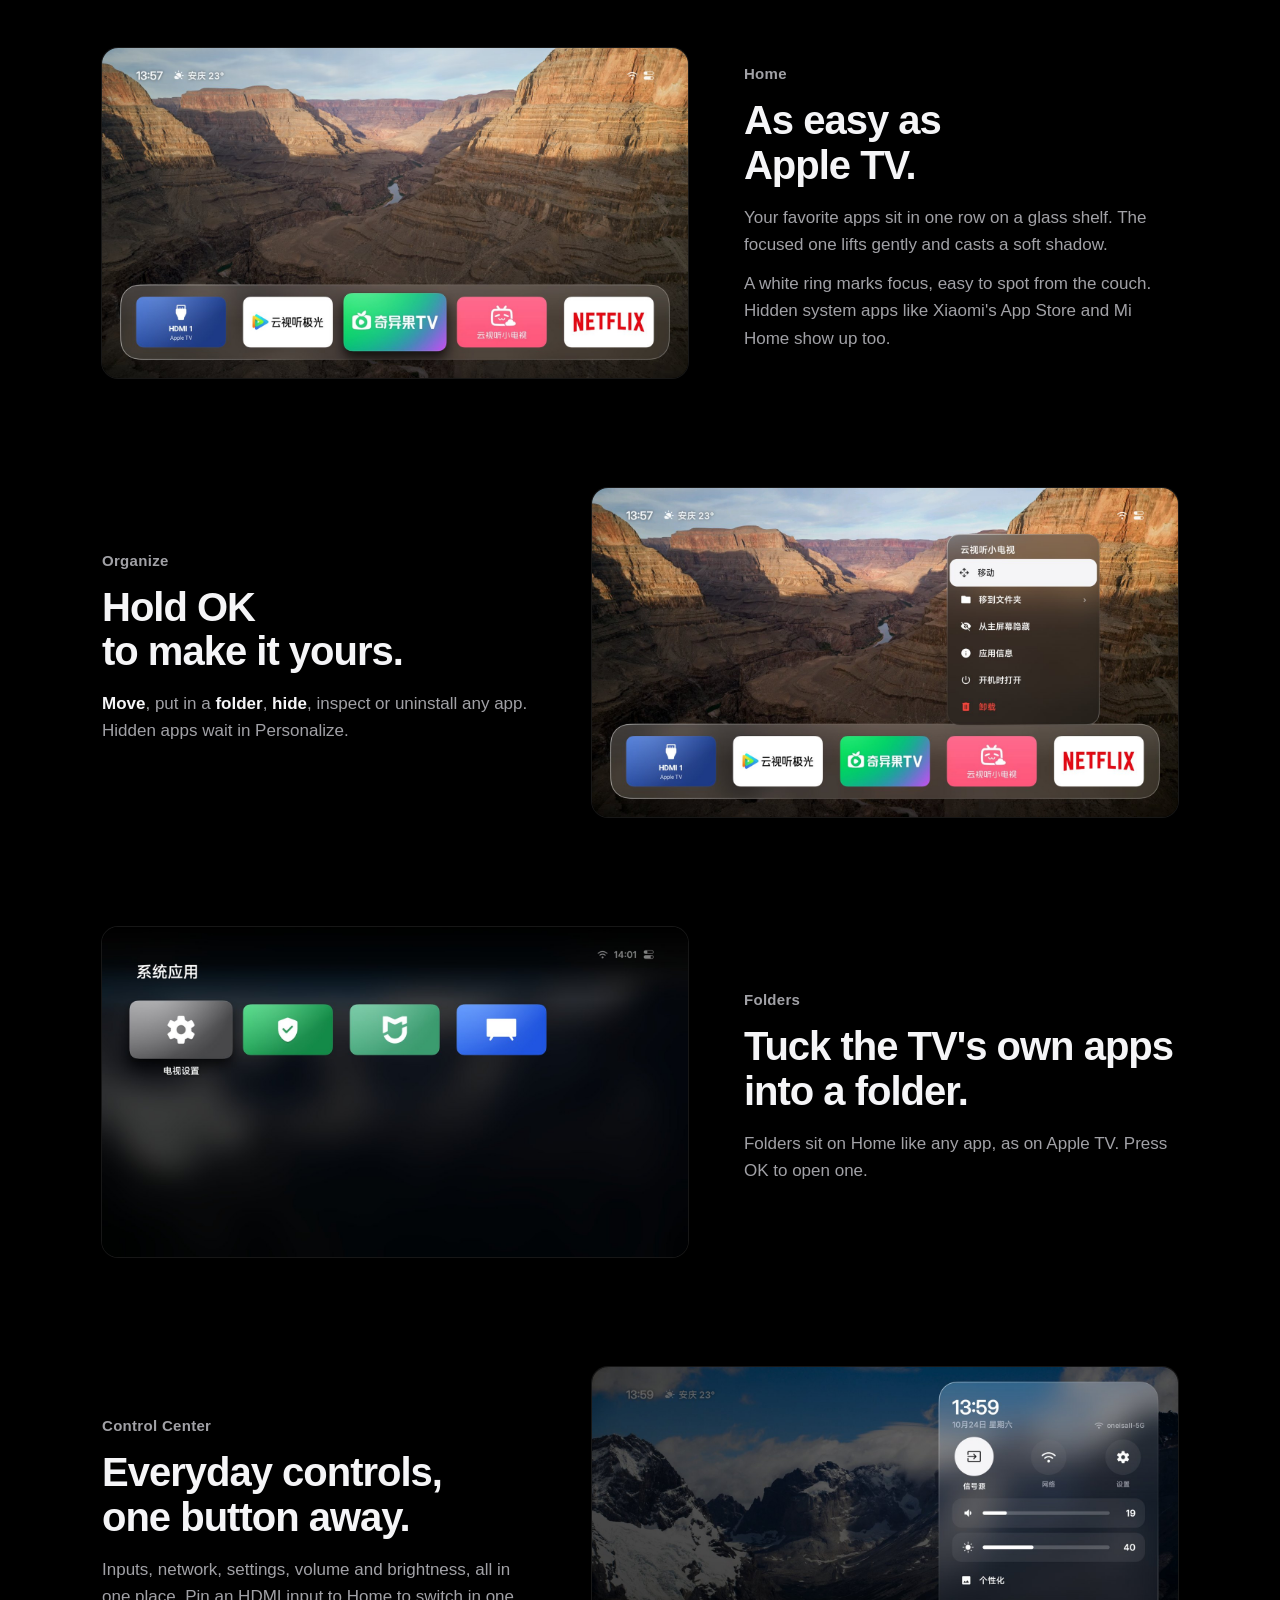
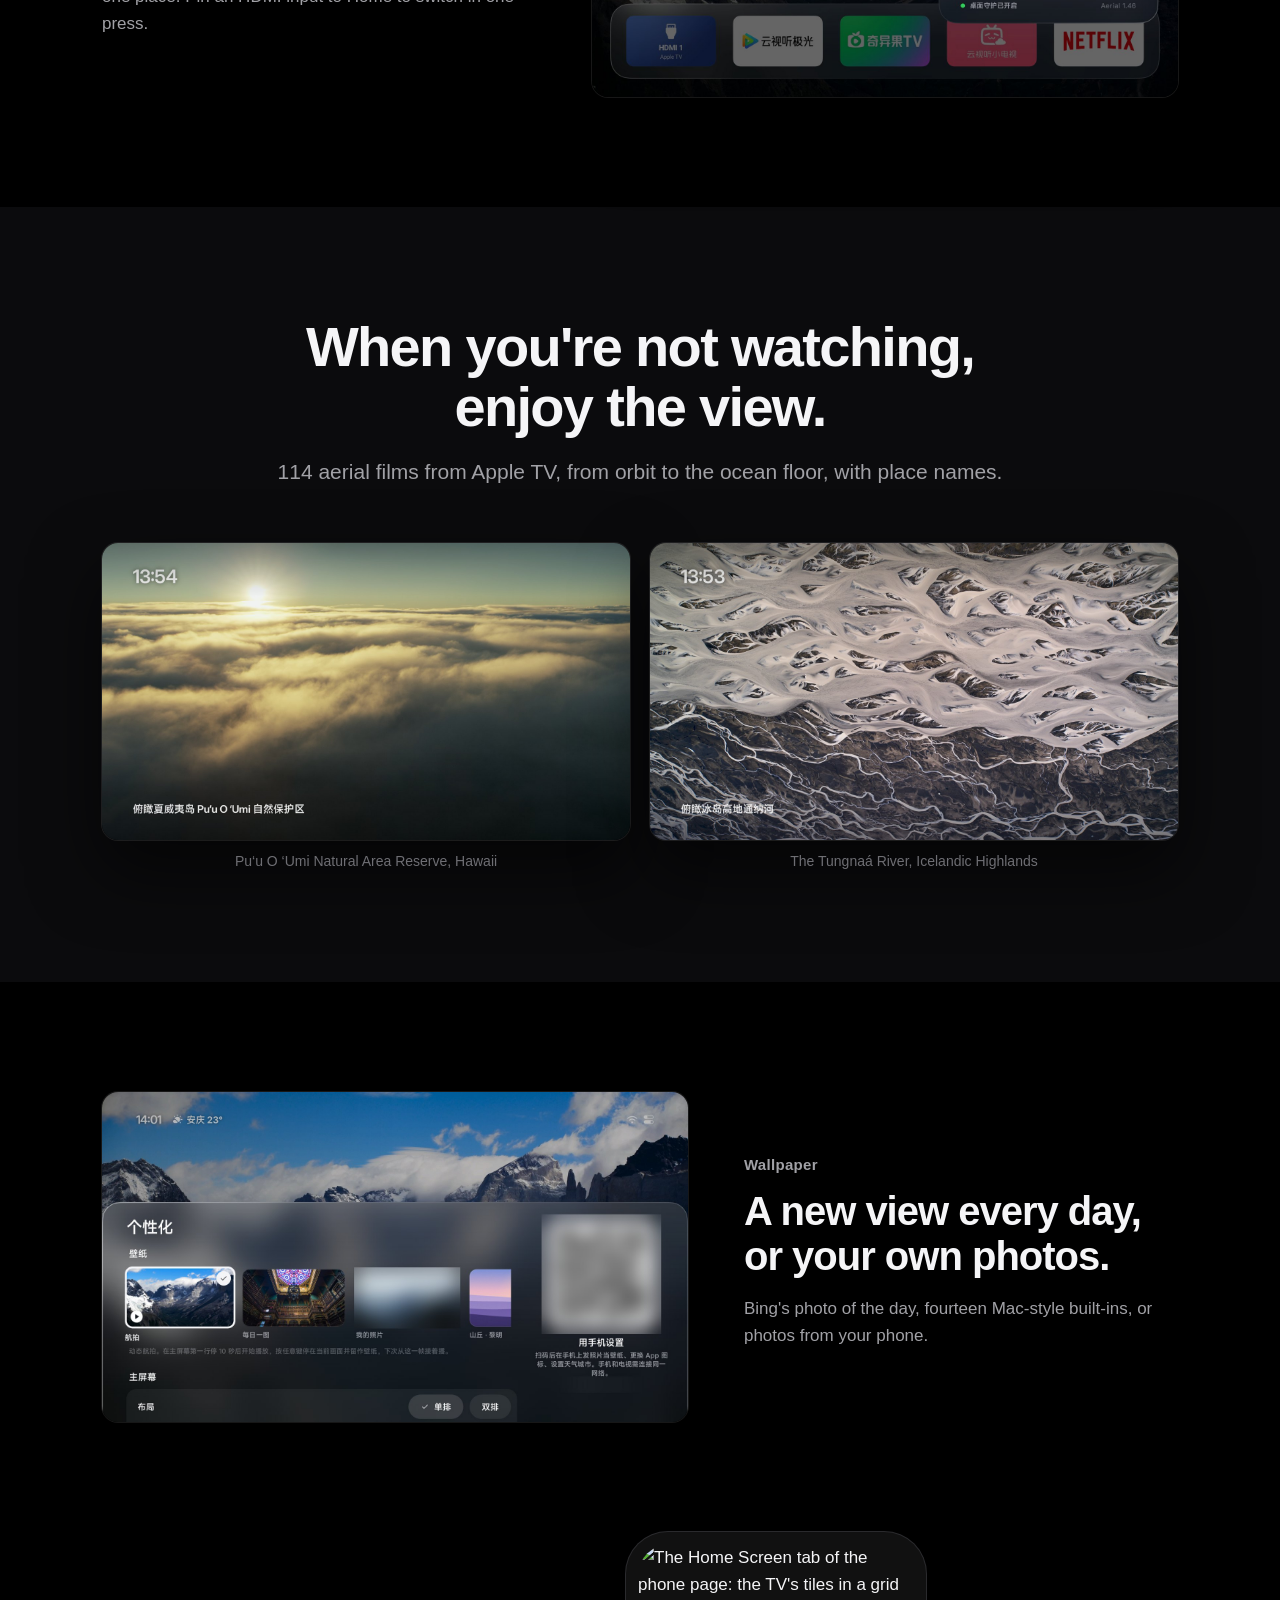
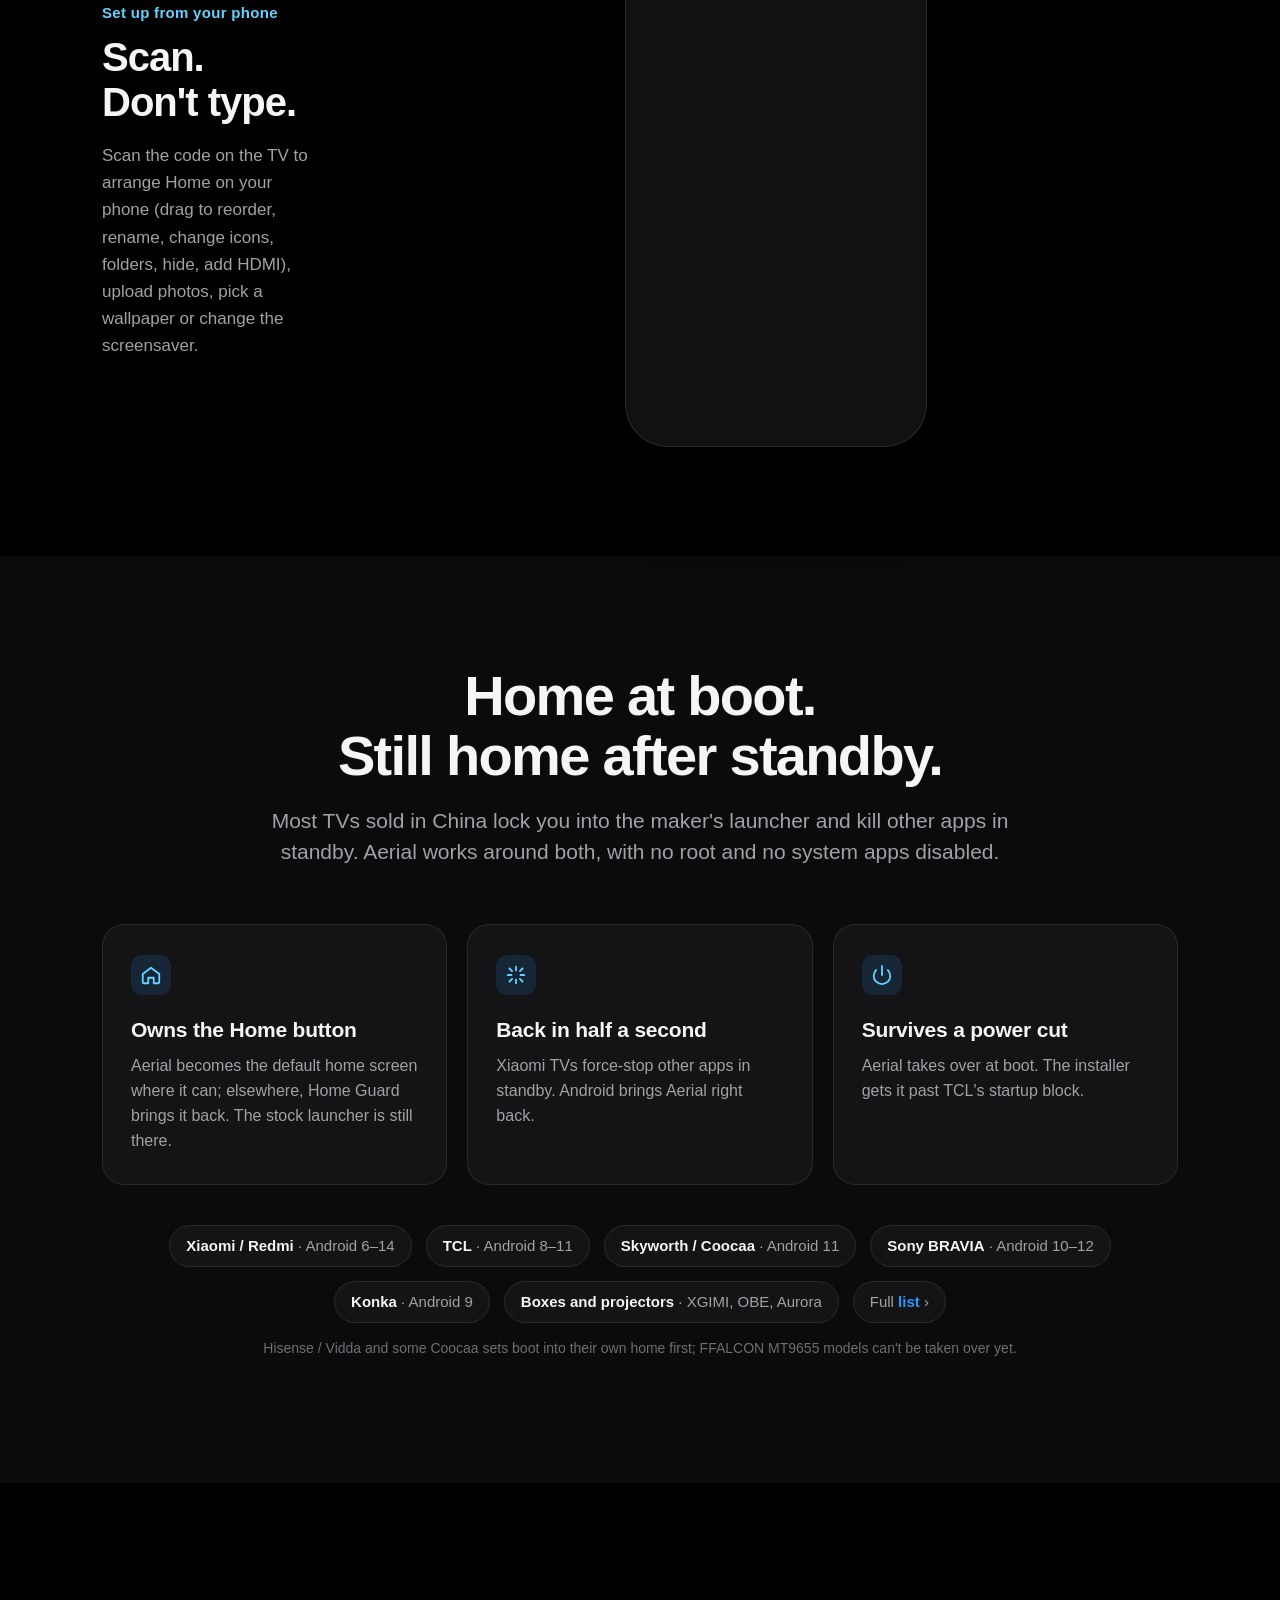
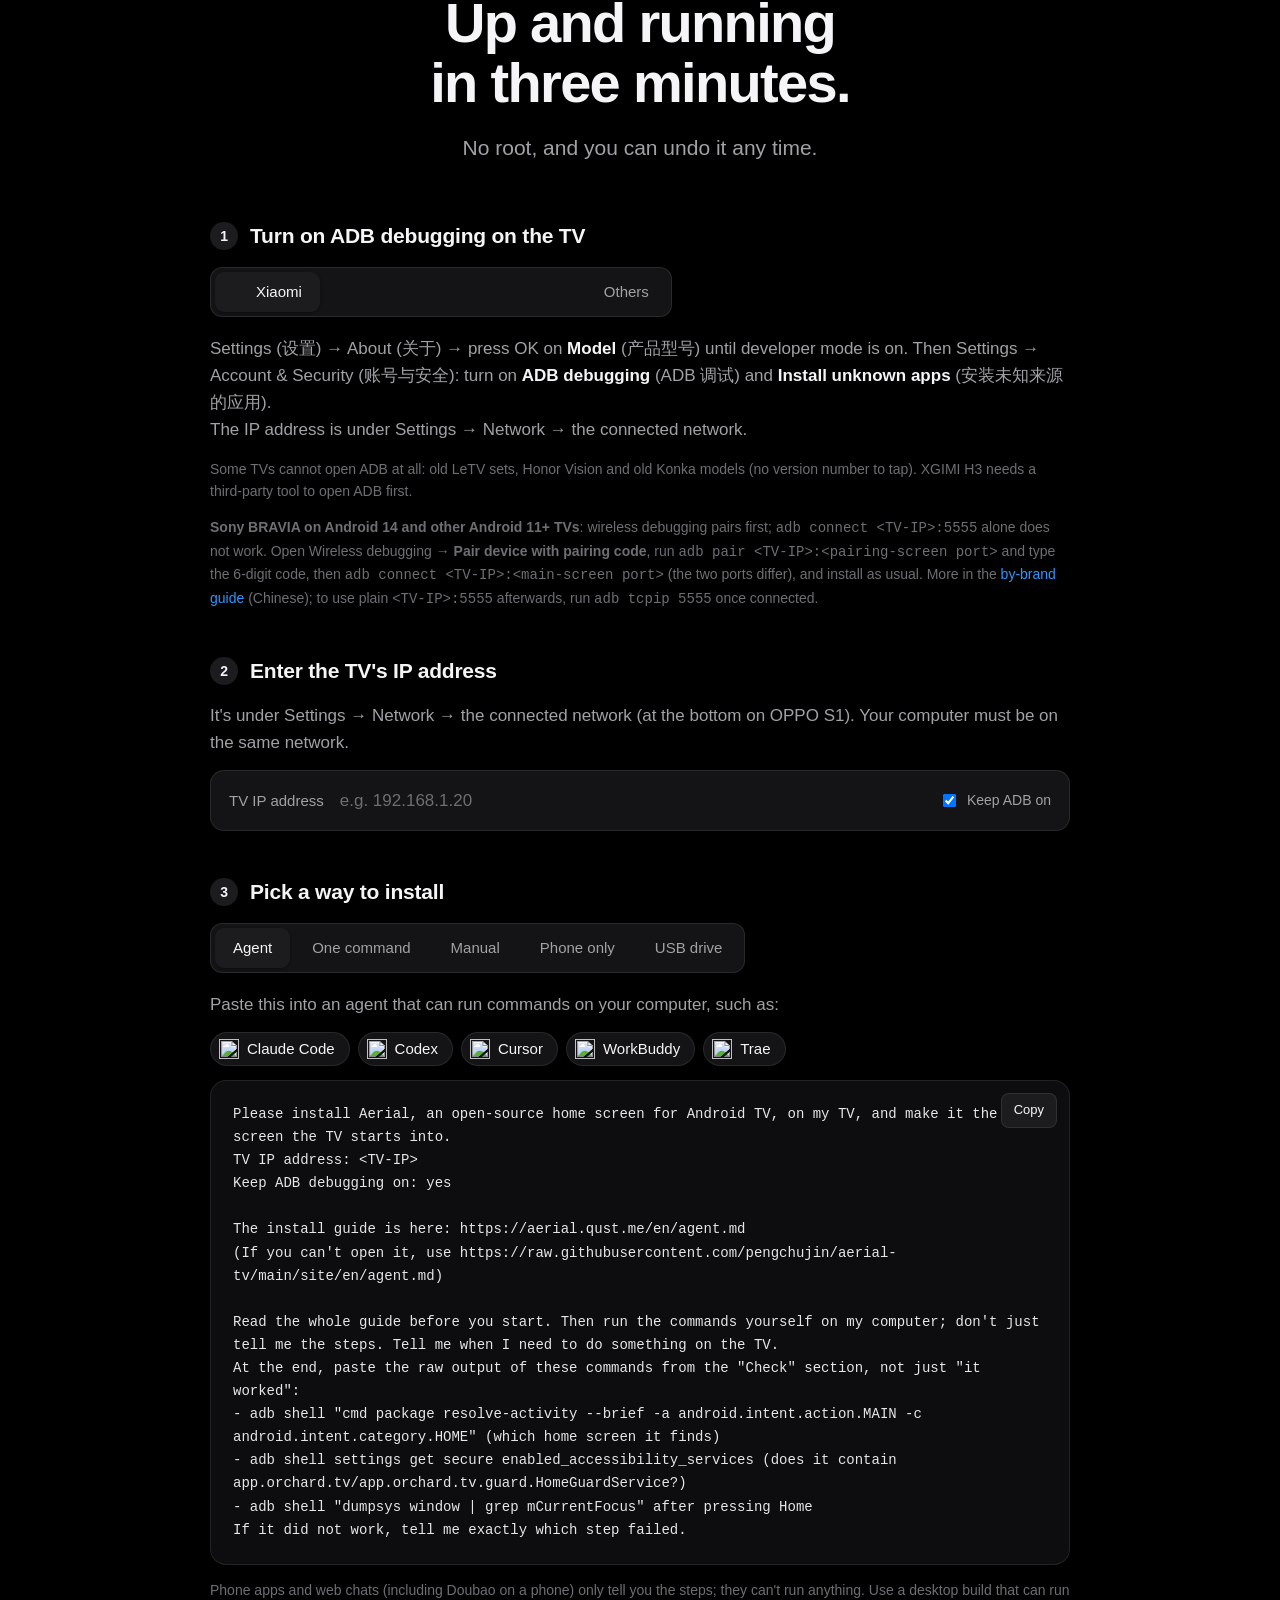
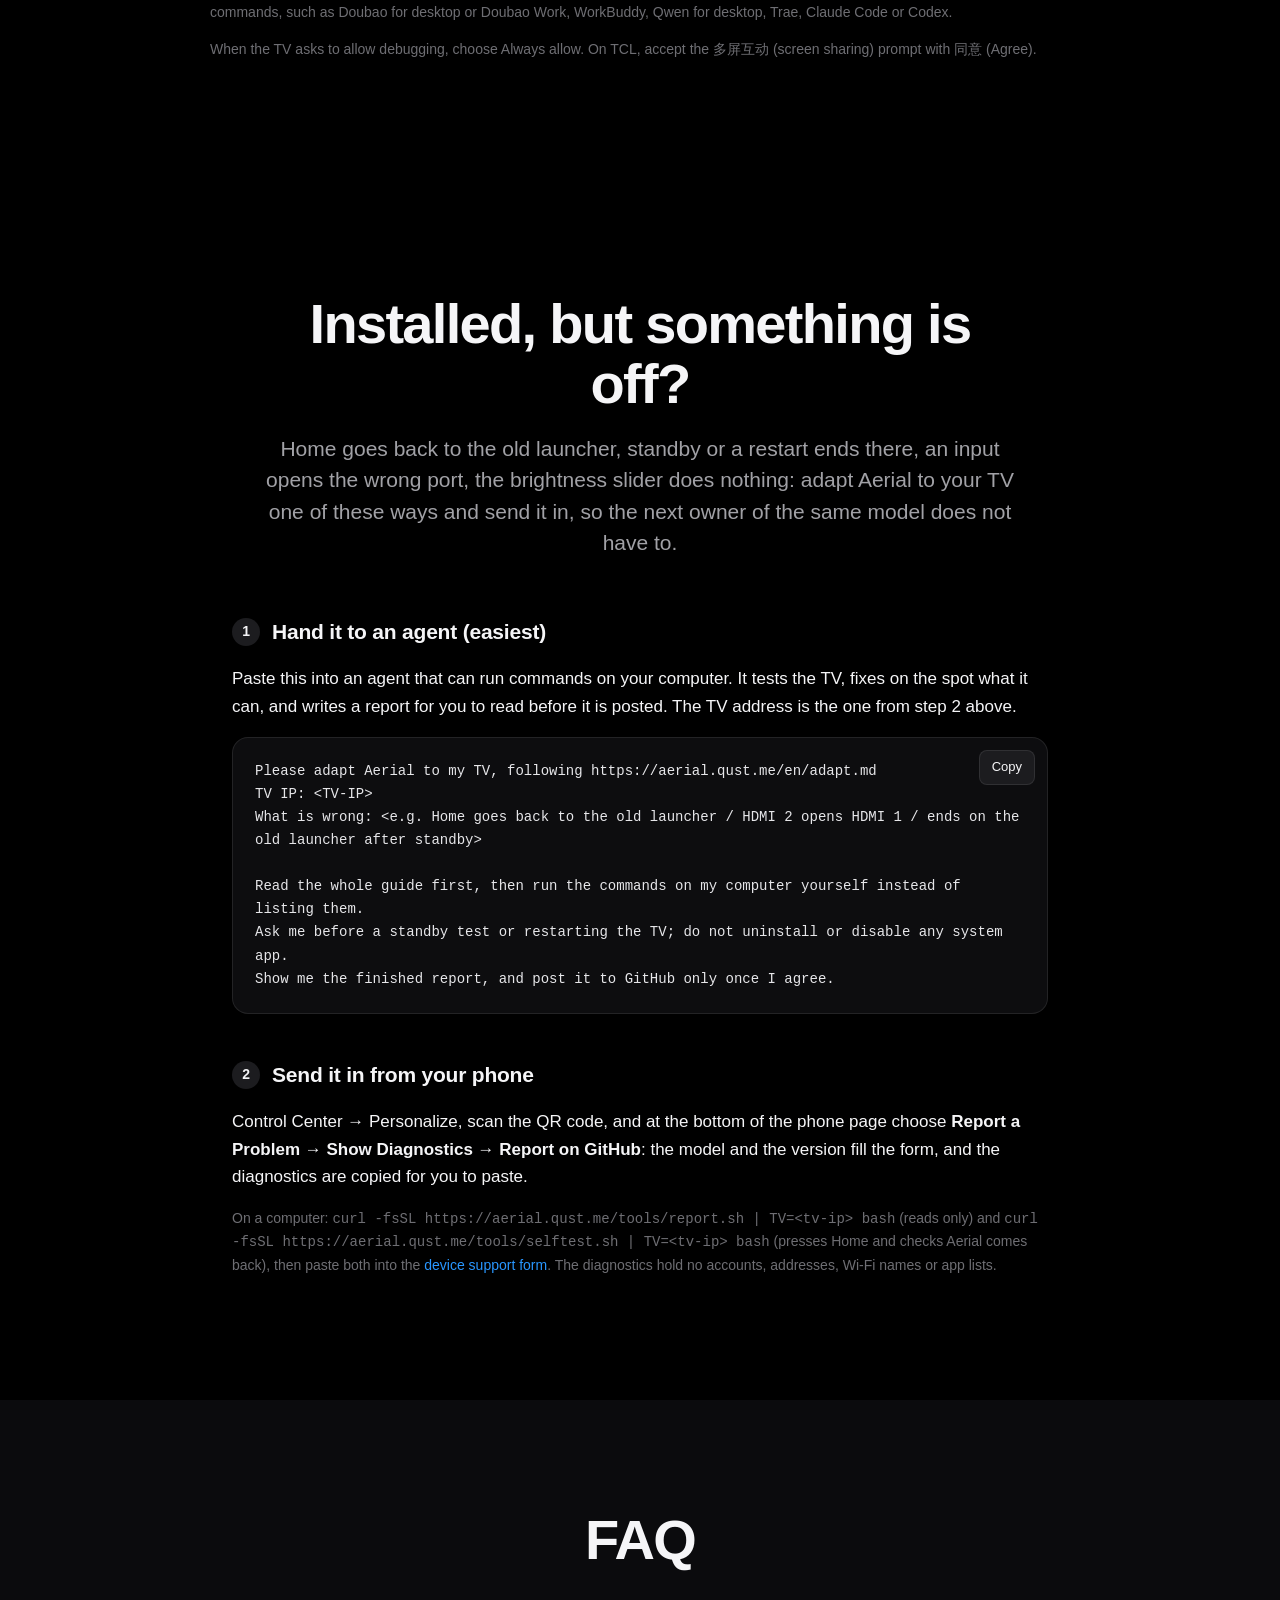
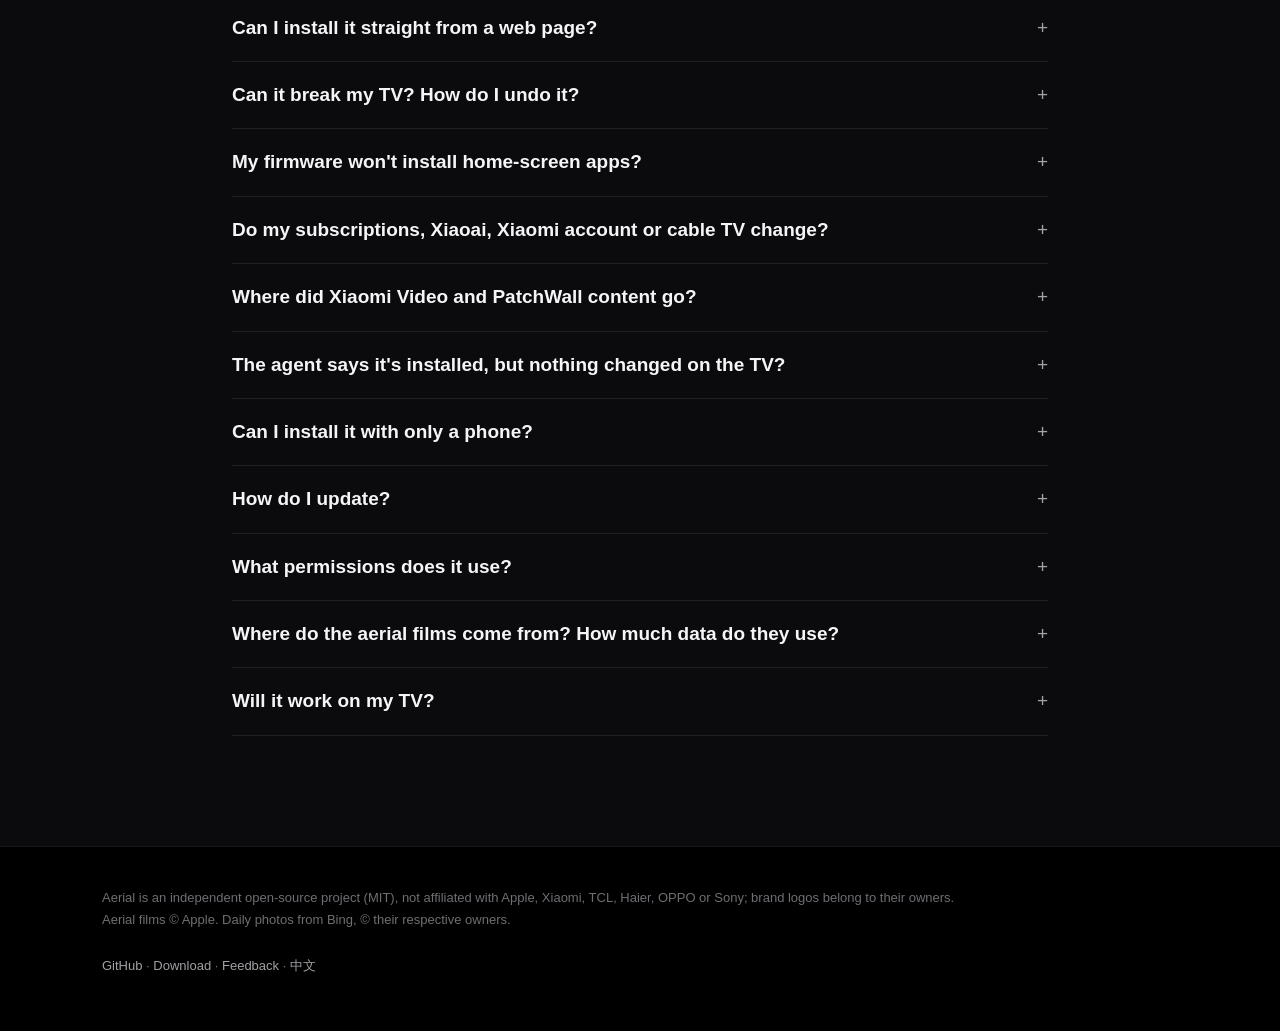
==== commit af65b9cd: "Docs: Android 11+ wireless debugging pairing before install (#747) Sony BRAVIA on Android 14 (and Go" ====
--- a/android/site/en/index.html
+++ b/android/site/en/index.html
@@ -211,6 +211,7 @@
       <div class="panel" data-panel="oppo"><p>Settings (设置) → System (系统) → About (关于本机) → <b>Model</b> (设备型号), press <b>Up, Up, Right, Right</b>, then OK. Then Settings → System → <b>Developer options</b> (开发者选项) and turn on <b>USB debugging</b> (USB 调试, sometimes called ADB debugging).<br>The IP address is at the <b>bottom</b> of Settings → Network → the connected network.</p></div>
       <div class="panel" data-panel="other"><p>Settings → Device Preferences → About → press <b>Build</b> (not Android version) 7 times, then turn on <b>USB debugging</b> in Developer options.<br>The IP address is under Settings → Network → the connected network.</p></div>
       <p class="note">Some TVs cannot open ADB at all: old LeTV sets, Honor Vision and old Konka models (no version number to tap). XGIMI H3 needs a third-party tool to open ADB first.</p>
+      <p class="note"><b>Sony BRAVIA on Android 14 and other Android 11+ TVs</b>: wireless debugging pairs first; <code>adb connect &lt;TV-IP&gt;:5555</code> alone does not work. Open Wireless debugging → <b>Pair device with pairing code</b>, run <code>adb pair &lt;TV-IP&gt;:&lt;pairing-screen port&gt;</code> and type the 6-digit code, then <code>adb connect &lt;TV-IP&gt;:&lt;main-screen port&gt;</code> (the two ports differ), and install as usual. More in the <a href="https://github.com/pengchujin/aerial-tv/blob/main/docs/devices/adb-by-brand.md">by-brand guide</a> (Chinese); to use plain <code>&lt;TV-IP&gt;:5555</code> afterwards, run <code>adb tcpip 5555</code> once connected.</p>
 
       <h3 class="step"><span>2</span>Enter the TV's IP address</h3>
       <p class="hint">It's under Settings → Network → the connected network (at the bottom on OPPO S1). Your computer must be on the same network.</p>
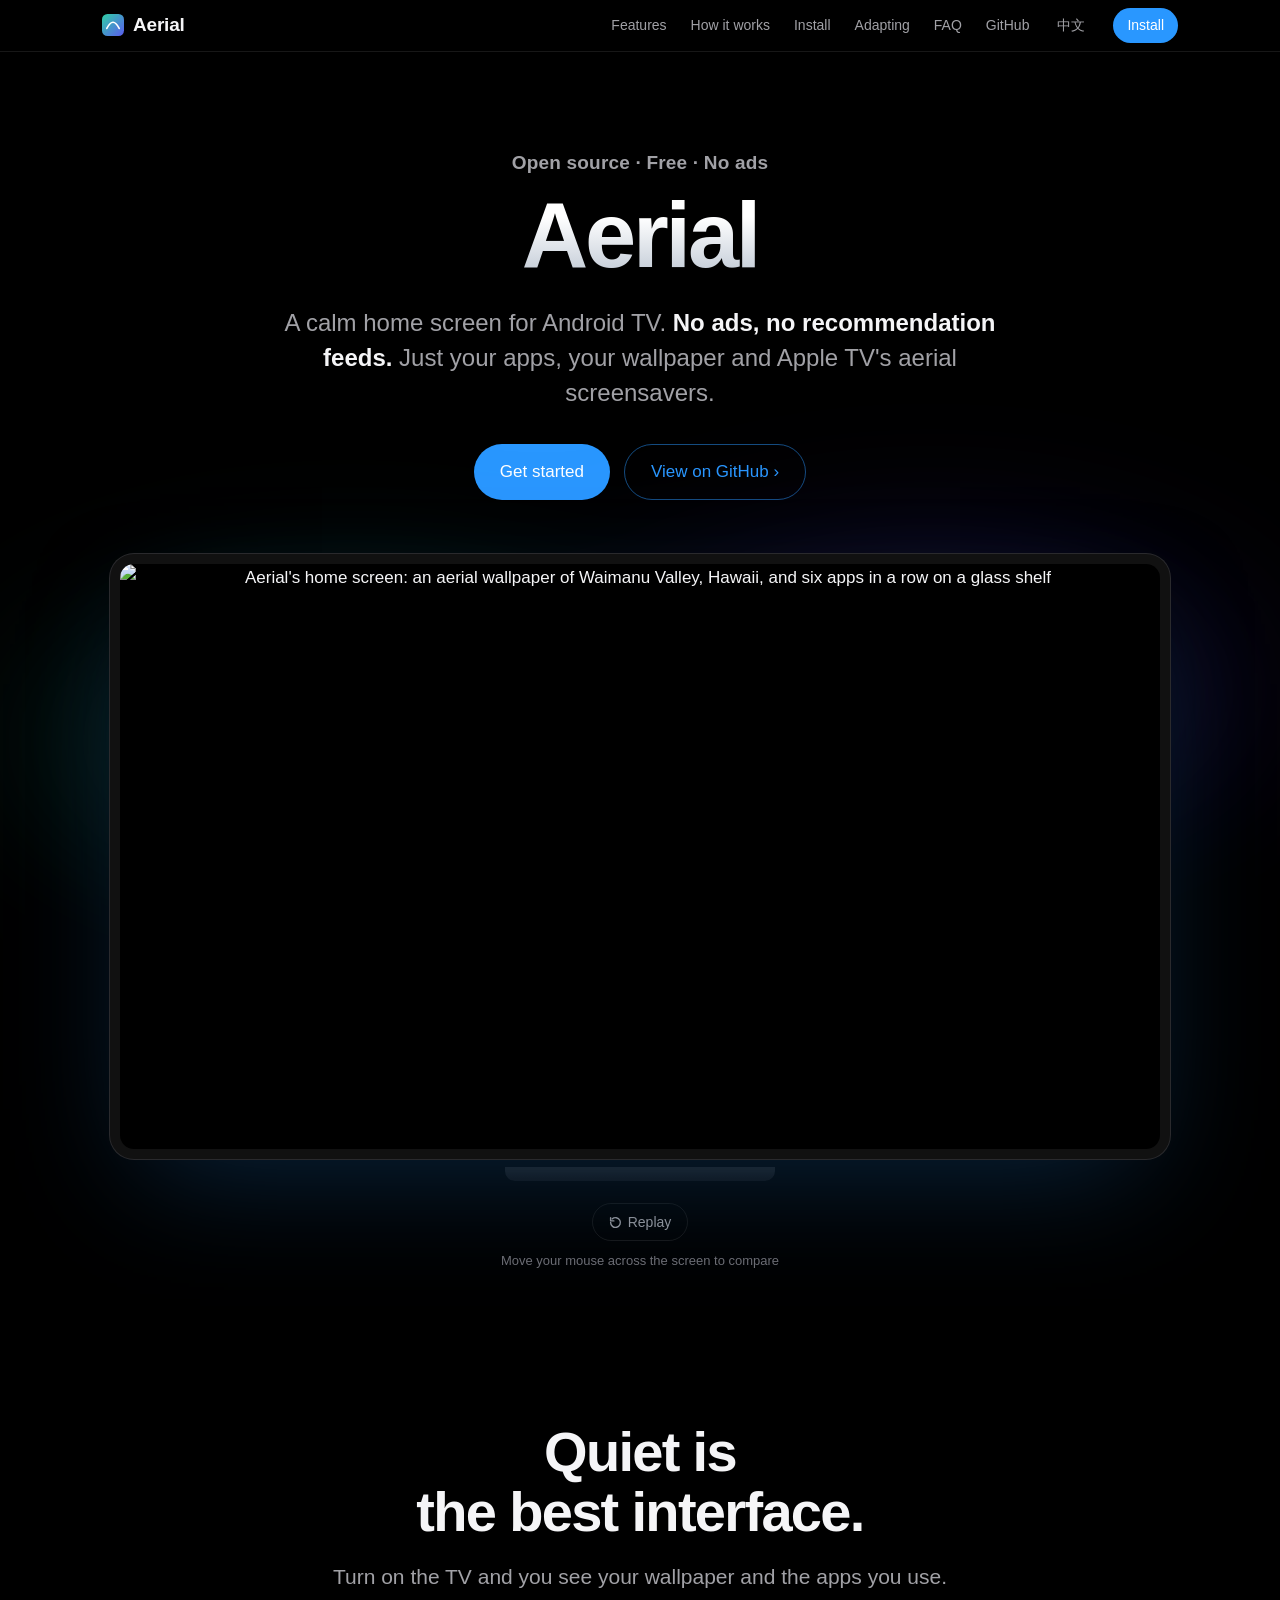
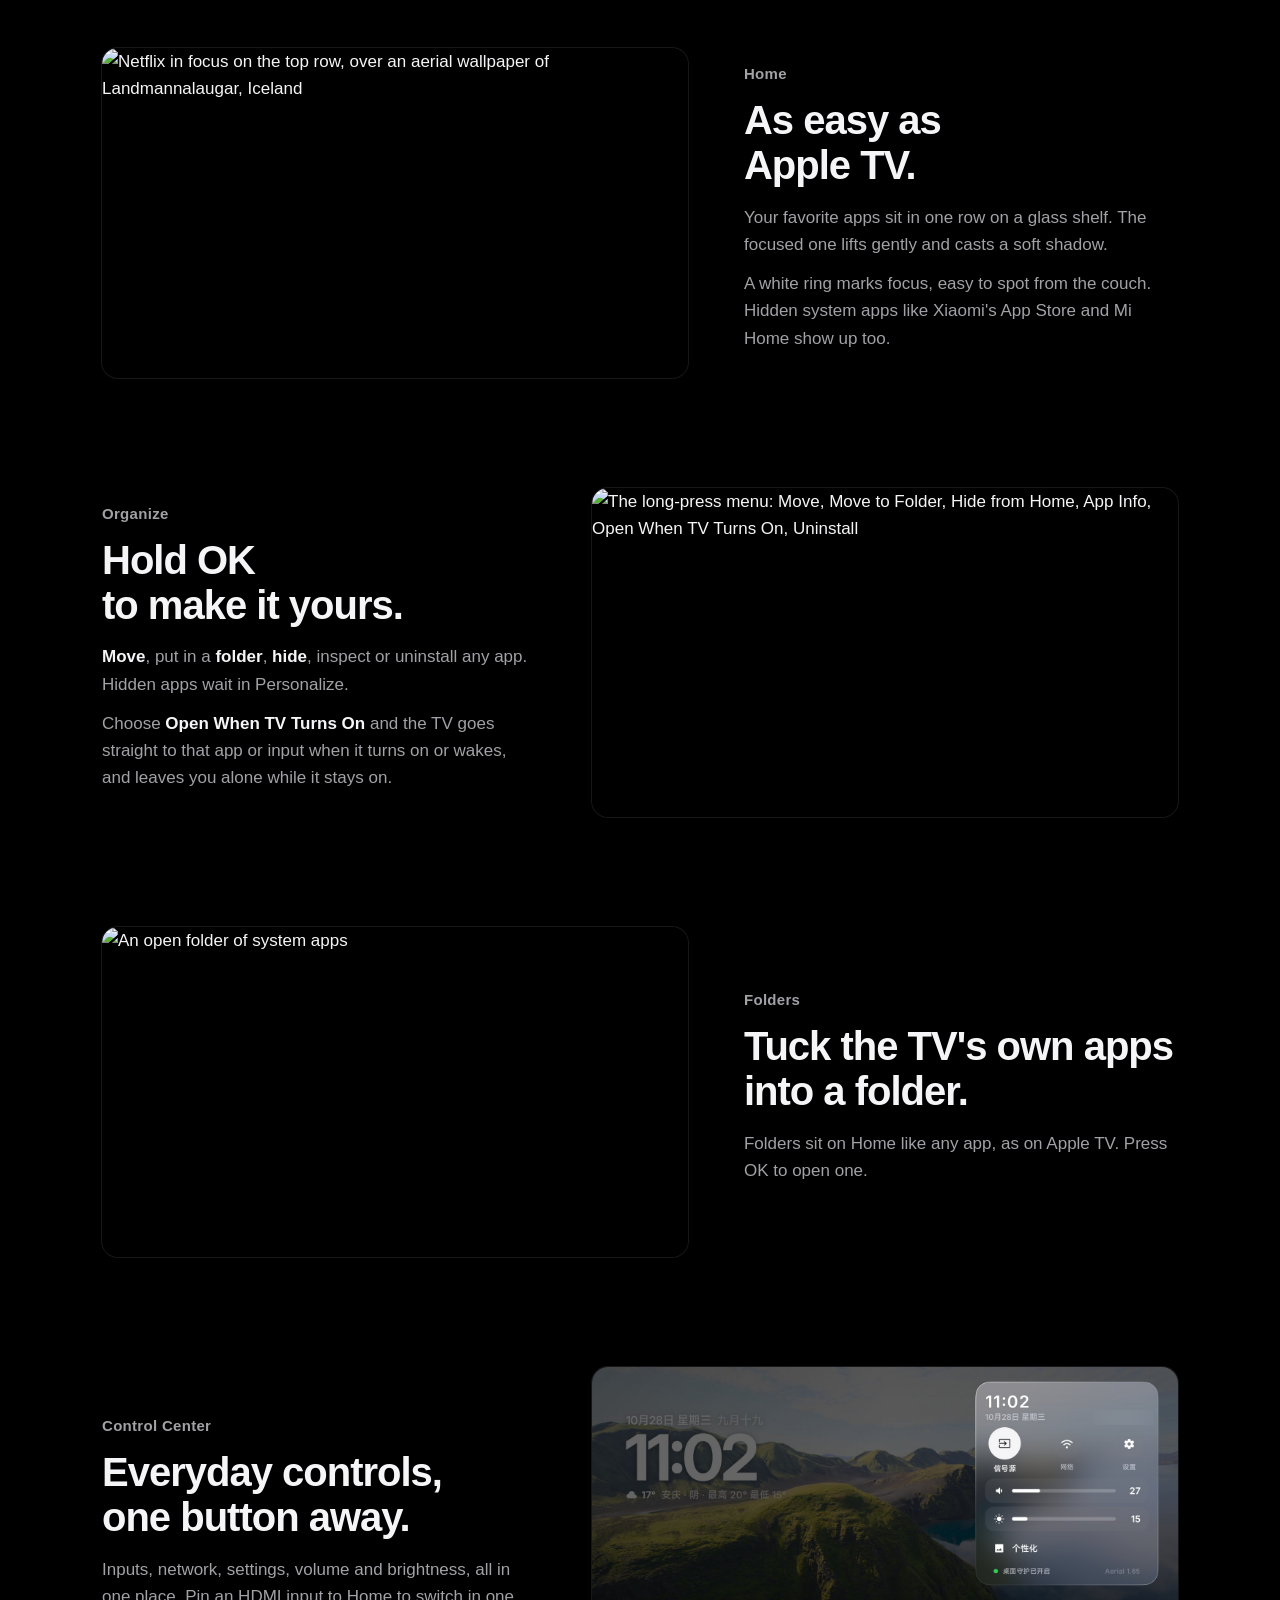
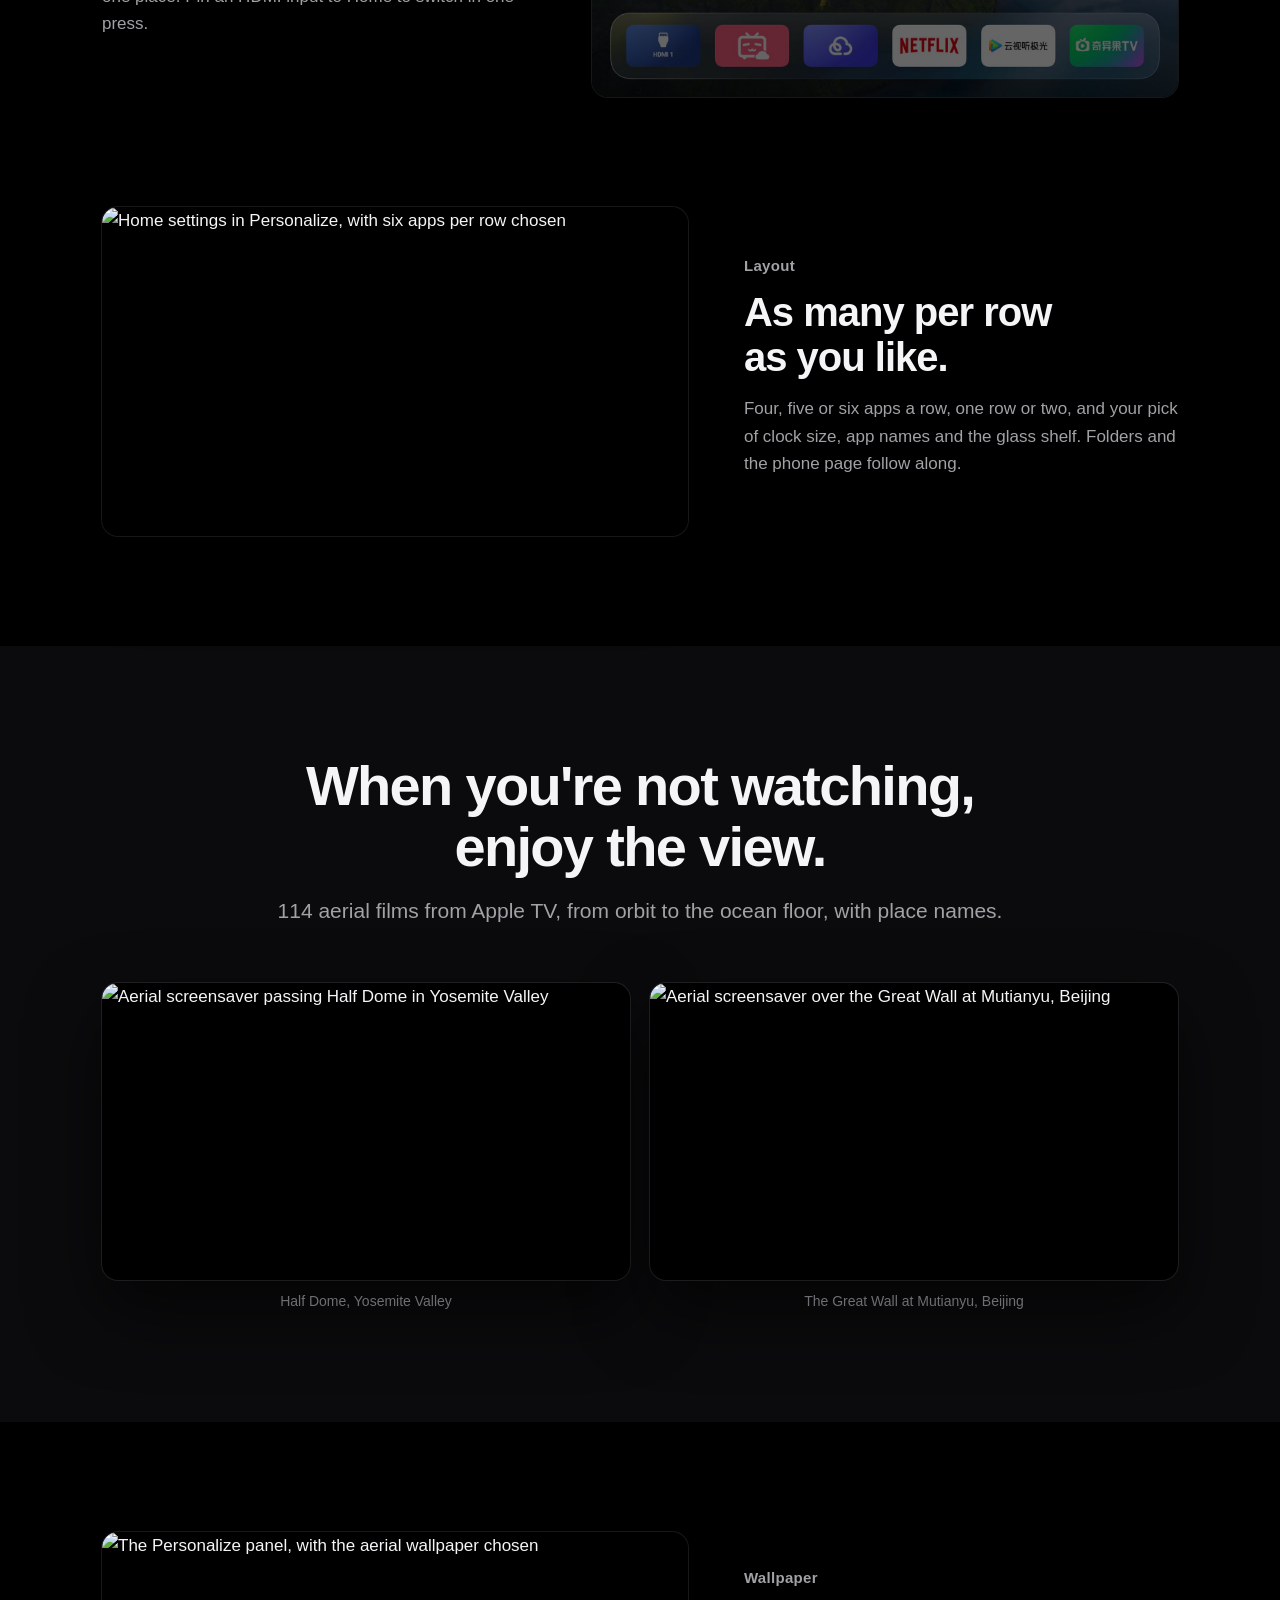
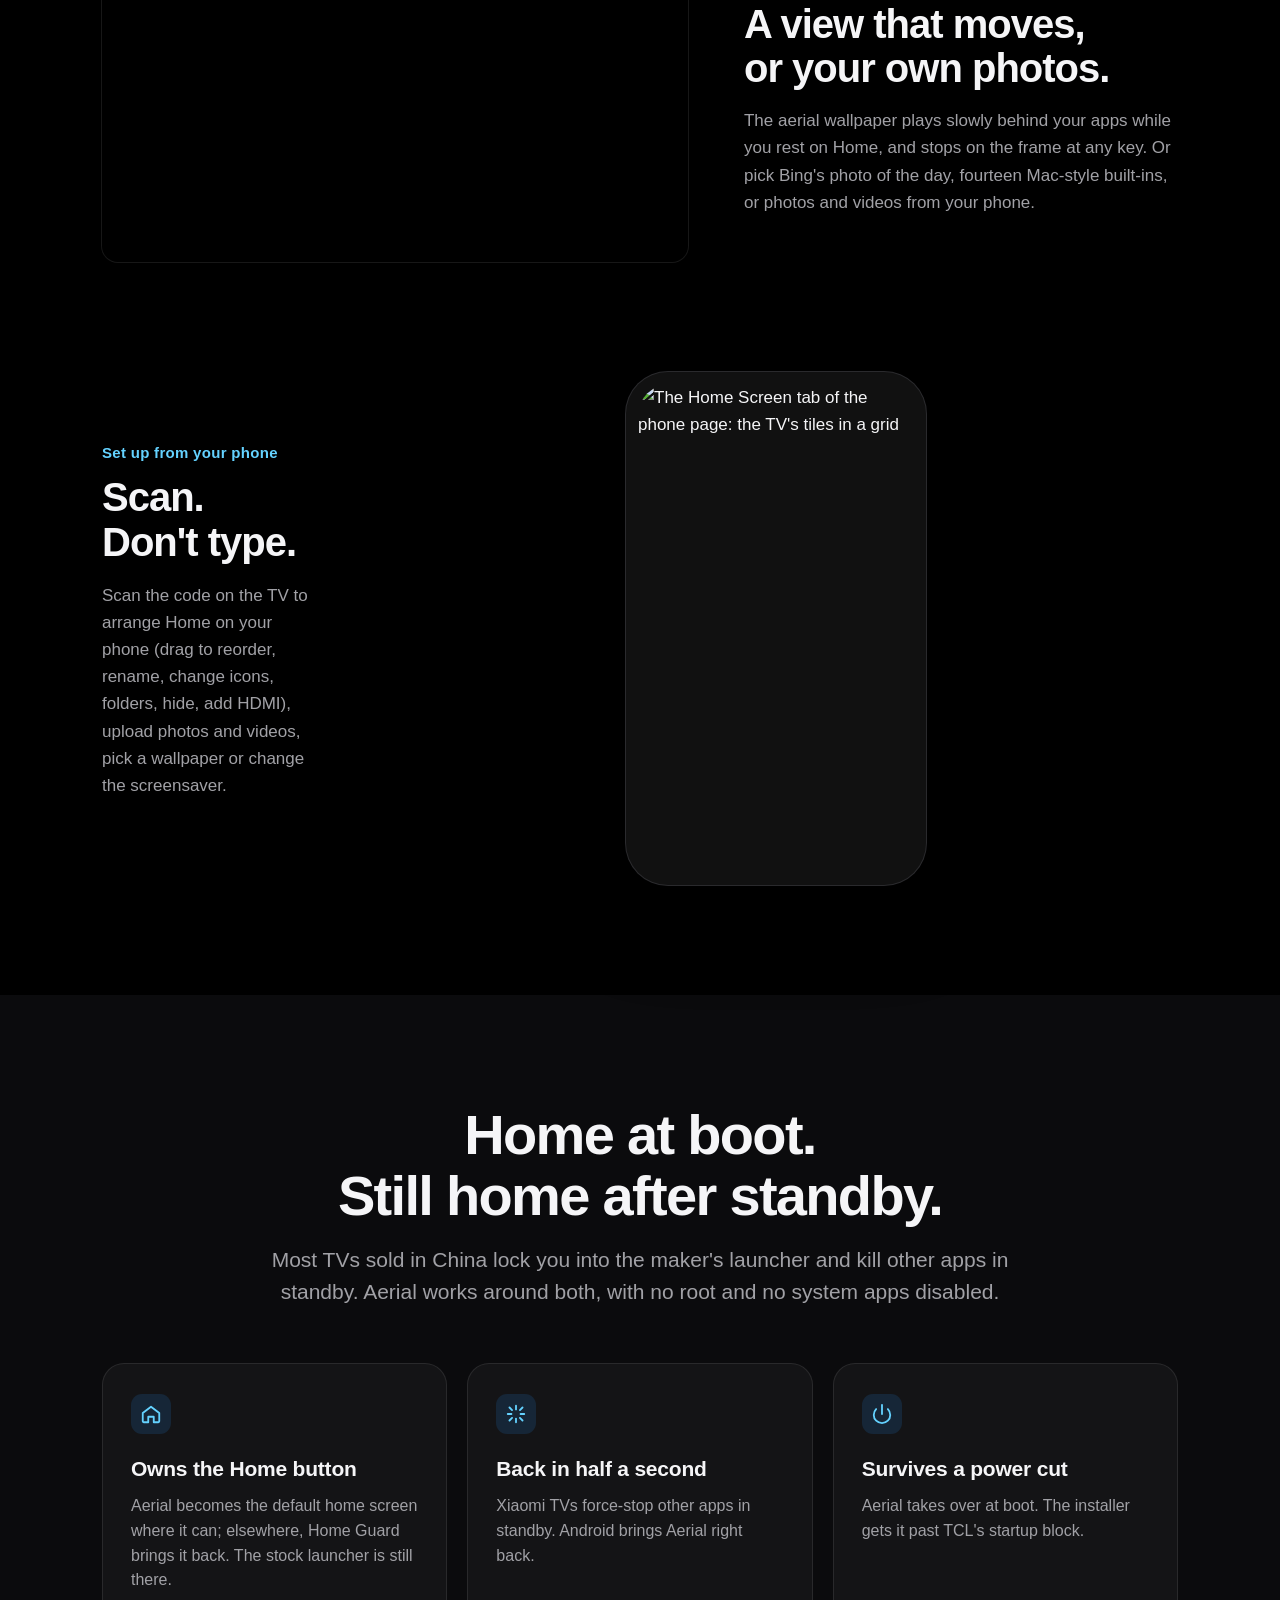
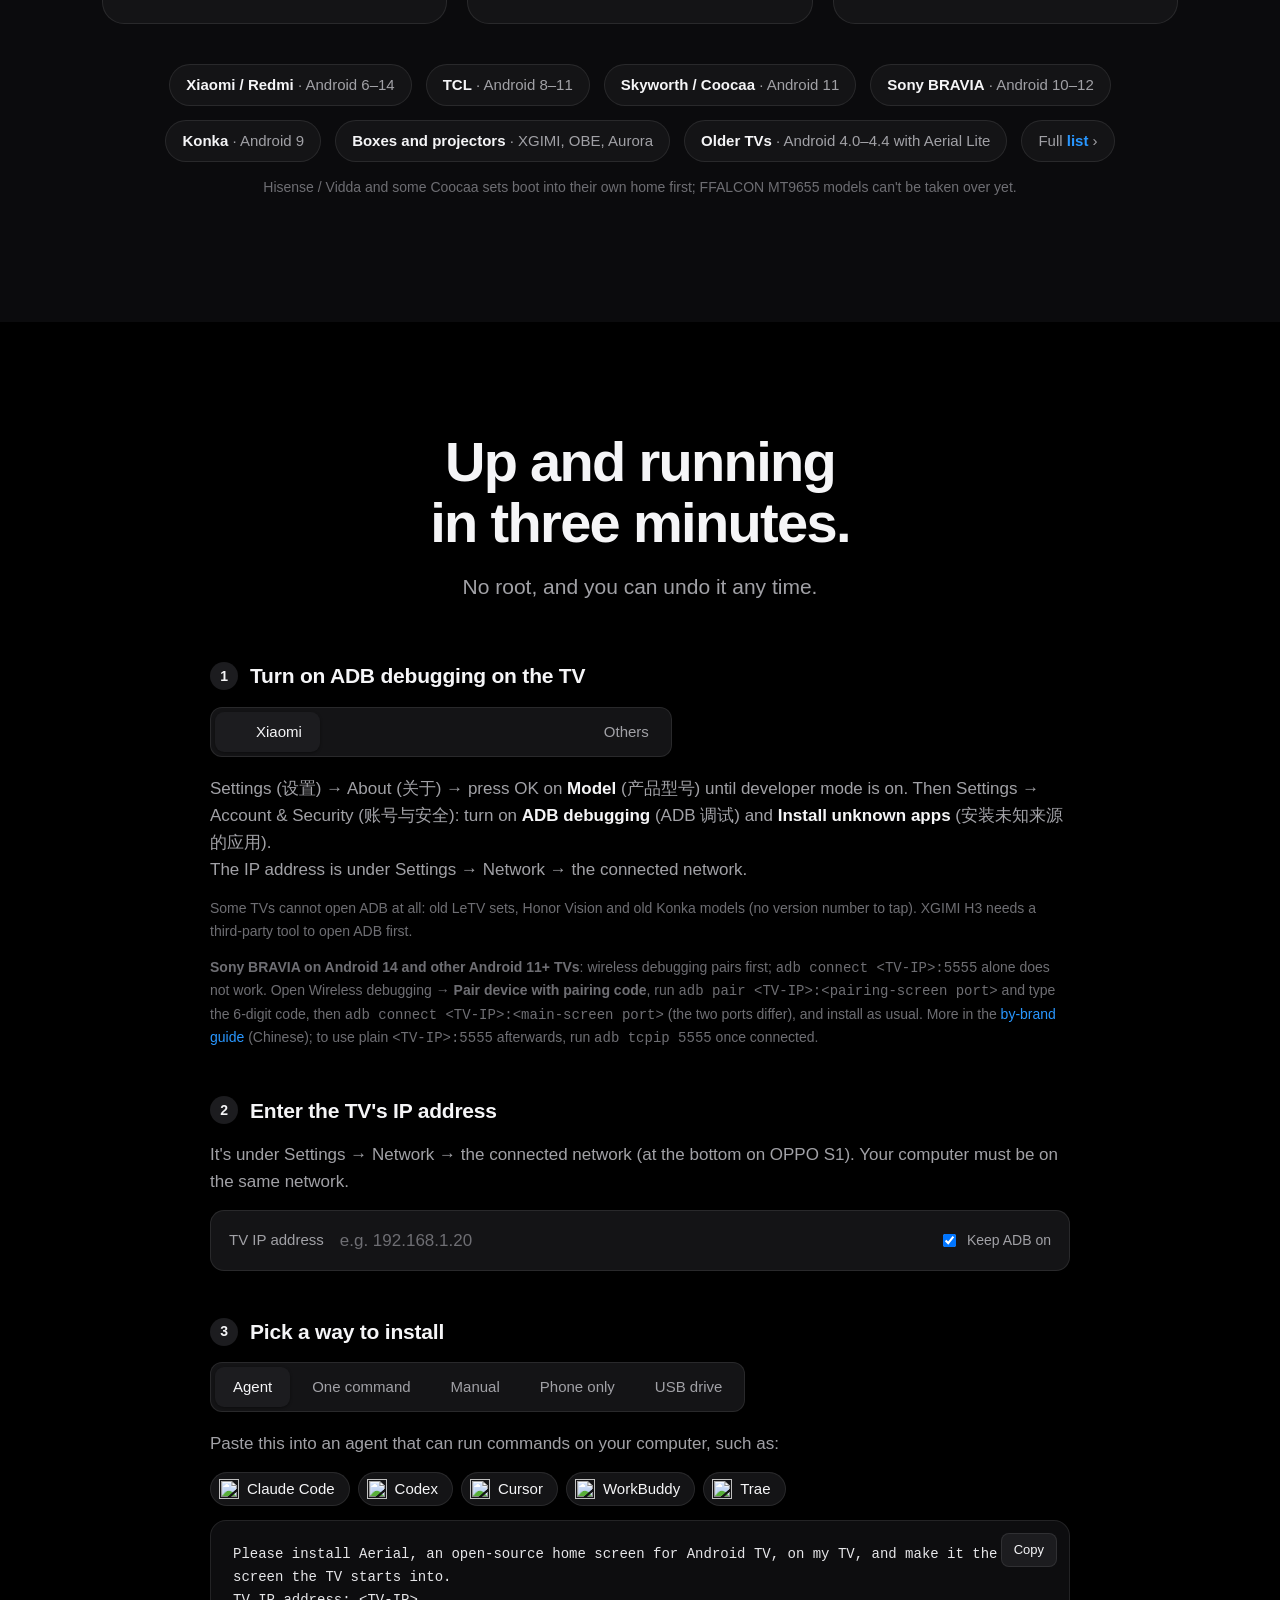
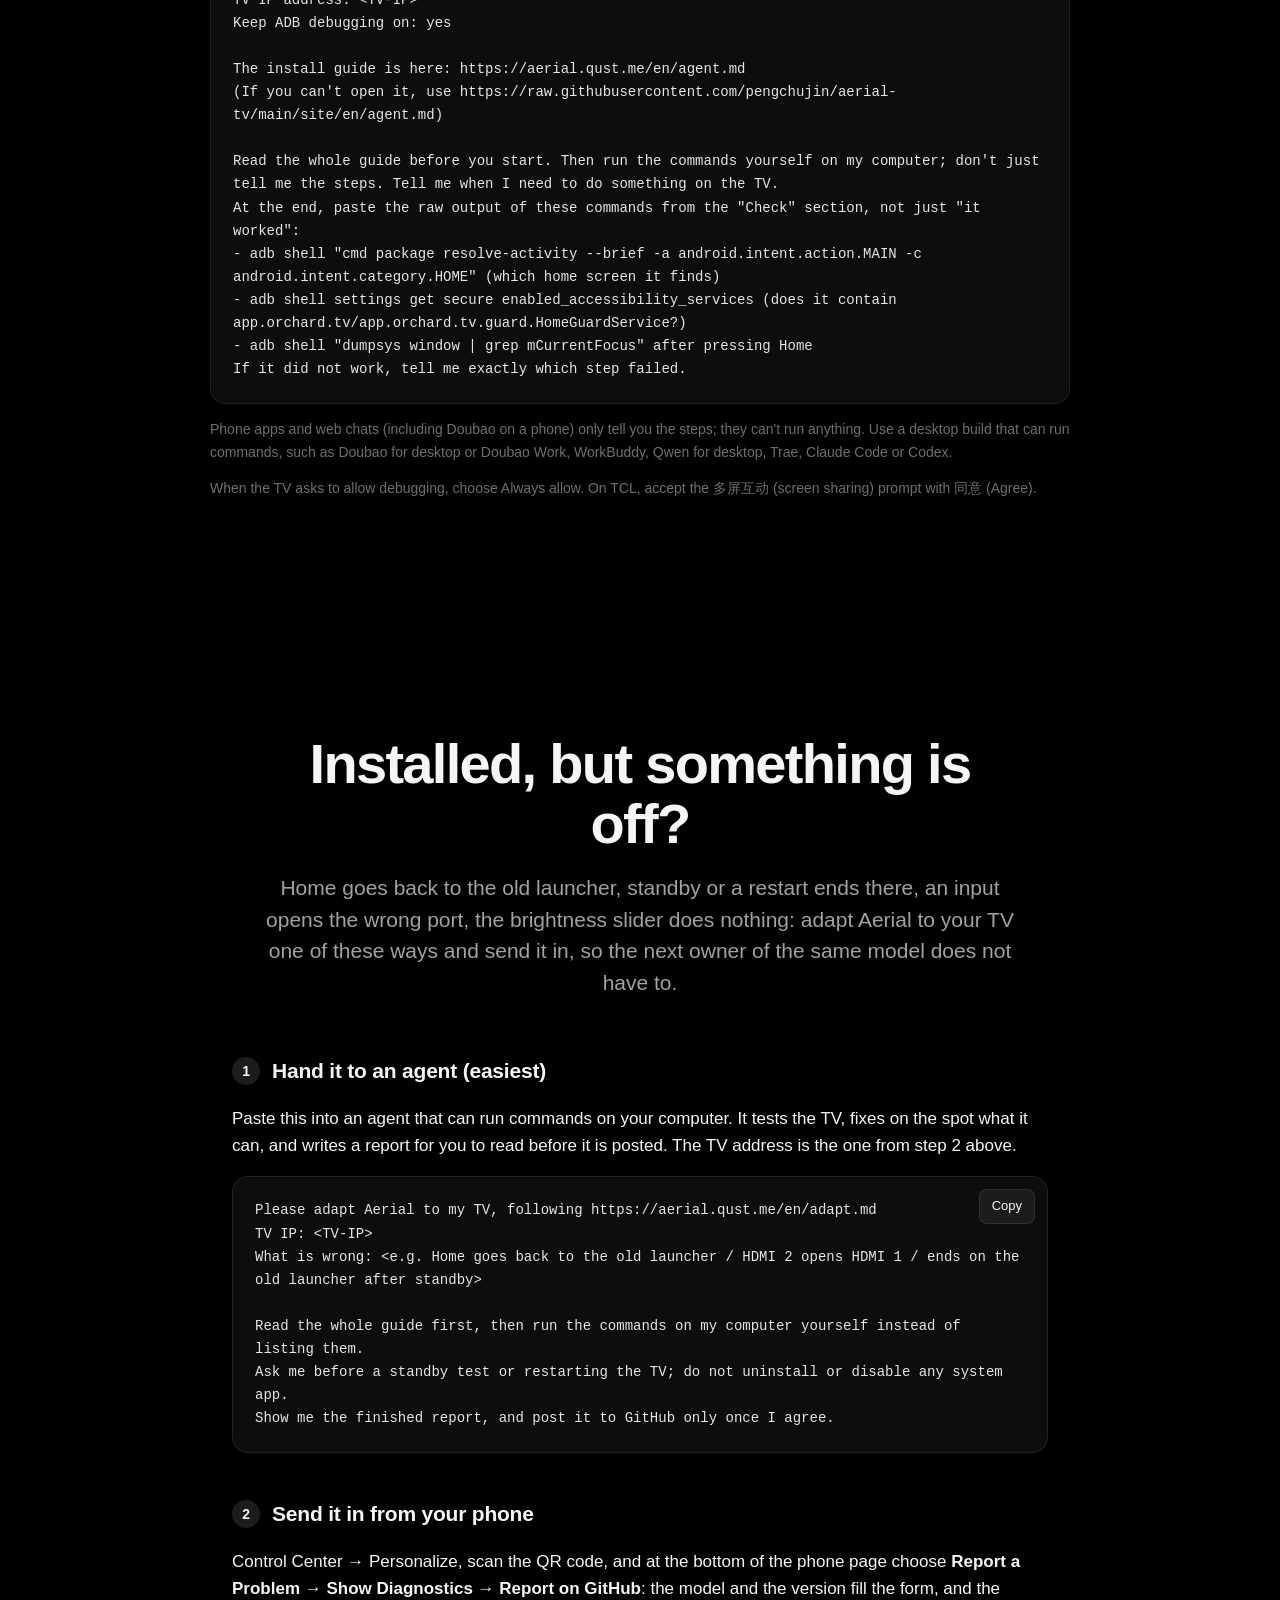
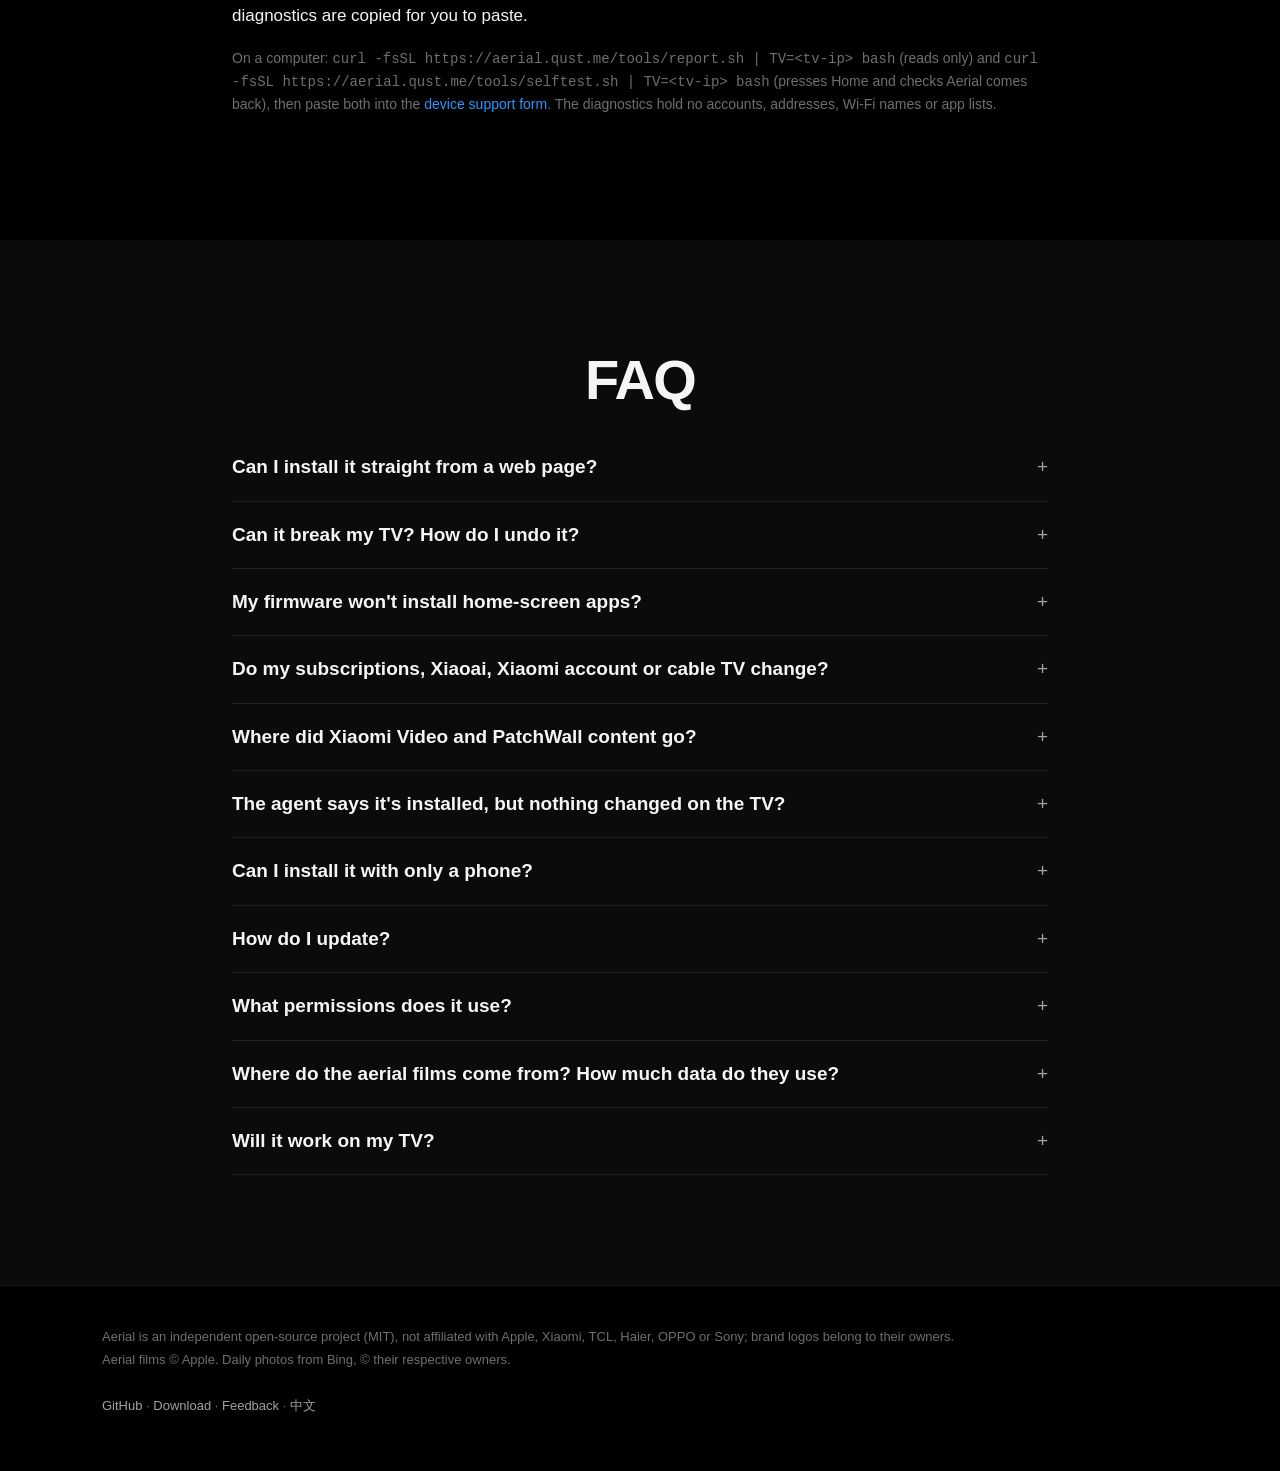
==== commit 816c8a31: "Site and README: screenshots from 1.65 on the Xiaomi, six per row over bright aerial films; Layout s" ====
--- a/android/site/en/index.html
+++ b/android/site/en/index.html
@@ -16,7 +16,7 @@
 <meta name="description" content="An open-source, tvOS-style home screen for Android TV. No ads, no recommendation feeds. Just your apps, your wallpaper and Apple TV's aerial screensavers. Built for Xiaomi, TCL, Skyworth, Sony and other TVs and boxes sold in China.">
 <meta property="og:title" content="Aerial · A calm home screen for Android TV">
 <meta property="og:description" content="An open-source, tvOS-style home screen for Android TV. No ads, and it stays your home screen.">
-<meta property="og:image" content="../img/home.jpg?v=147">
+<meta property="og:image" content="../img/home.jpg?v=165">
 <meta name="theme-color" content="#000000">
 <link rel="alternate" hreflang="zh" href="https://aerial.qust.me/">
 <link rel="alternate" hreflang="en" href="https://aerial.qust.me/en/">
@@ -55,7 +55,7 @@
       <div class="glow"></div>
       <div class="screen compare" id="compare" role="slider" tabindex="0" aria-label="The TV's stock home screen compared with Aerial. Move left or right to compare." aria-valuemin="0" aria-valuemax="100" aria-valuenow="0">
         <img class="before" src="../img/stock-xiaomi.jpg?v=3" alt="The TV's stock home screen, covered in show recommendations and membership badges" width="1600" height="900">
-        <div class="after"><img src="../img/home.jpg?v=147" alt="Aerial's home screen: a landscape wallpaper and a row of apps on a glass shelf" width="1600" height="900"></div>
+        <div class="after"><img src="../img/home.jpg?v=165" alt="Aerial's home screen: an aerial wallpaper of Waimanu Valley, Hawaii, and six apps in a row on a glass shelf" width="1600" height="900"></div>
         <div class="divider" aria-hidden="true"><span class="knob"><svg width="20" height="20" viewBox="0 0 24 24" fill="none" stroke="currentColor" stroke-width="2.4" stroke-linecap="round" stroke-linejoin="round"><path d="M9 6l-6 6 6 6M15 6l6 6-6 6"/></svg></span></div>
       </div>
       <div class="stand"></div>
@@ -75,7 +75,7 @@
     </div>
 
     <div class="feature reveal">
-      <div class="shot"><img src="../img/focus.jpg?v=146" alt="The glass shelf under the top row, with an app in focus" loading="lazy" width="1600" height="900"></div>
+      <div class="shot"><img src="../img/focus.jpg?v=165" alt="Netflix in focus on the top row, over an aerial wallpaper of Landmannalaugar, Iceland" loading="lazy" width="1600" height="900"></div>
       <div>
         <p class="kicker">Home</p>
         <h3>As easy as<br>Apple TV.</h3>
@@ -85,16 +85,17 @@
     </div>
 
     <div class="feature flip reveal">
-      <div class="shot"><img src="../img/menu.jpg?v=146" alt="The long-press menu: Move, Move to Folder, Hide, App Info, Uninstall" loading="lazy" width="1600" height="900"></div>
+      <div class="shot"><img src="../img/menu.jpg?v=165" alt="The long-press menu: Move, Move to Folder, Hide from Home, App Info, Open When TV Turns On, Uninstall" loading="lazy" width="1600" height="900"></div>
       <div>
         <p class="kicker">Organize</p>
         <h3>Hold OK<br>to make it yours.</h3>
         <p><strong>Move</strong>, put in a <strong>folder</strong>, <strong>hide</strong>, inspect or uninstall any app. Hidden apps wait in Personalize.</p>
+        <p>Choose <strong>Open When TV Turns On</strong> and the TV goes straight to that app or input when it turns on or wakes, and leaves you alone while it stays on.</p>
       </div>
     </div>
 
     <div class="feature reveal">
-      <div class="shot"><img src="../img/folder.jpg?v=146" alt="An open folder of system apps" loading="lazy" width="1600" height="900"></div>
+      <div class="shot"><img src="../img/folder.jpg?v=165" alt="An open folder of system apps" loading="lazy" width="1600" height="900"></div>
       <div>
         <p class="kicker">Folders</p>
         <h3>Tuck the TV's own apps<br>into a folder.</h3>
@@ -103,13 +104,22 @@
     </div>
 
     <div class="feature flip reveal">
-      <div class="shot"><img src="../img/control-center.jpg?v=146" alt="Control Center: inputs, network, settings, volume and brightness" loading="lazy" width="1600" height="900"></div>
+      <div class="shot"><img src="../img/control-center.jpg?v=165" alt="Control Center: inputs, network, settings, volume and brightness" loading="lazy" width="1600" height="900"></div>
       <div>
         <p class="kicker">Control Center</p>
         <h3>Everyday controls,<br>one button away.</h3>
         <p>Inputs, network, settings, volume and brightness, all in one place. Pin an HDMI input to Home to switch in one press.</p>
       </div>
     </div>
+
+    <div class="feature reveal">
+      <div class="shot"><img src="../img/columns.jpg?v=165" alt="Home settings in Personalize, with six apps per row chosen" loading="lazy" width="1600" height="900"></div>
+      <div>
+        <p class="kicker">Layout</p>
+        <h3>As many per row<br>as you like.</h3>
+        <p>Four, five or six apps a row, one row or two, and your pick of clock size, app names and the glass shelf. Folders and the phone page follow along.</p>
+      </div>
+    </div>
   </div>
 </section>
 
@@ -121,12 +131,12 @@
     </div>
     <div class="gallery reveal">
       <figure>
-        <div class="shot"><img src="../img/screensaver-aerial.jpg?v=146" alt="Aerial screensaver over the Pu‘u O ‘Umi Natural Area Reserve, Hawaii" loading="lazy" width="1600" height="900"></div>
-        <figcaption>Pu‘u O ‘Umi Natural Area Reserve, Hawaii</figcaption>
+        <div class="shot"><img src="../img/screensaver-aerial.jpg?v=165" alt="Aerial screensaver passing Half Dome in Yosemite Valley" loading="lazy" width="1600" height="900"></div>
+        <figcaption>Half Dome, Yosemite Valley</figcaption>
       </figure>
       <figure>
-        <div class="shot"><img src="../img/screensaver-aerial-2.jpg?v=146" alt="Aerial screensaver over the Tungnaá River in the Icelandic Highlands" loading="lazy" width="1600" height="900"></div>
-        <figcaption>The Tungnaá River, Icelandic Highlands</figcaption>
+        <div class="shot"><img src="../img/screensaver-aerial-2.jpg?v=165" alt="Aerial screensaver over the Great Wall at Mutianyu, Beijing" loading="lazy" width="1600" height="900"></div>
+        <figcaption>The Great Wall at Mutianyu, Beijing</figcaption>
       </figure>
     </div>
   </div>
@@ -135,18 +145,18 @@
 <section>
   <div class="wrap">
     <div class="feature reveal">
-      <div class="shot"><img src="../img/wallpaper.jpg?v=146" alt="The Personalize panel" loading="lazy" width="1600" height="900"></div>
+      <div class="shot"><img src="../img/wallpaper.jpg?v=165" alt="The Personalize panel, with the aerial wallpaper chosen" loading="lazy" width="1600" height="900"></div>
       <div>
         <p class="kicker">Wallpaper</p>
-        <h3>A new view every day,<br>or your own photos.</h3>
-        <p>Bing's photo of the day, fourteen Mac-style built-ins, or photos from your phone.</p>
+        <h3>A view that moves,<br>or your own photos.</h3>
+        <p>The aerial wallpaper plays slowly behind your apps while you rest on Home, and stops on the frame at any key. Or pick Bing's photo of the day, fourteen Mac-style built-ins, or photos and videos from your phone.</p>
       </div>
     </div>
     <div class="phone-row reveal" style="margin-top:110px">
       <div>
         <p class="kicker">Set up from your phone</p>
         <h3 class="sub">Scan.<br>Don't type.</h3>
-        <p class="muted">Scan the code on the TV to arrange Home on your phone (drag to reorder, rename, change icons, folders, hide, add HDMI), upload photos, pick a wallpaper or change the screensaver.</p>
+        <p class="muted">Scan the code on the TV to arrange Home on your phone (drag to reorder, rename, change icons, folders, hide, add HDMI), upload photos and videos, pick a wallpaper or change the screensaver.</p>
       </div>
       <div class="phone"><img src="../img/phone.jpg?v=147" alt="The Home Screen tab of the phone page: the TV's tiles in a grid" loading="lazy" width="780" height="1384"></div>
     </div>
@@ -183,6 +193,7 @@
       <span class="chip"><b>Sony BRAVIA</b> · Android 10–12</span>
       <span class="chip"><b>Konka</b> · Android 9</span>
       <span class="chip"><b>Boxes and projectors</b> · XGIMI, OBE, Aurora</span>
+      <span class="chip"><b>Older TVs</b> · Android 4.0–4.4 with Aerial Lite</span>
       <a class="chip chip-link" href="https://github.com/pengchujin/aerial-tv/blob/main/README.en.md#supported-tvs">Full <b>list</b> ›</a>
     </div>
     <p class="note devices-note reveal">Hisense / Vidda and some Coocaa sets boot into their own home first; FFALCON MT9655 models can't be taken over yet.</p>
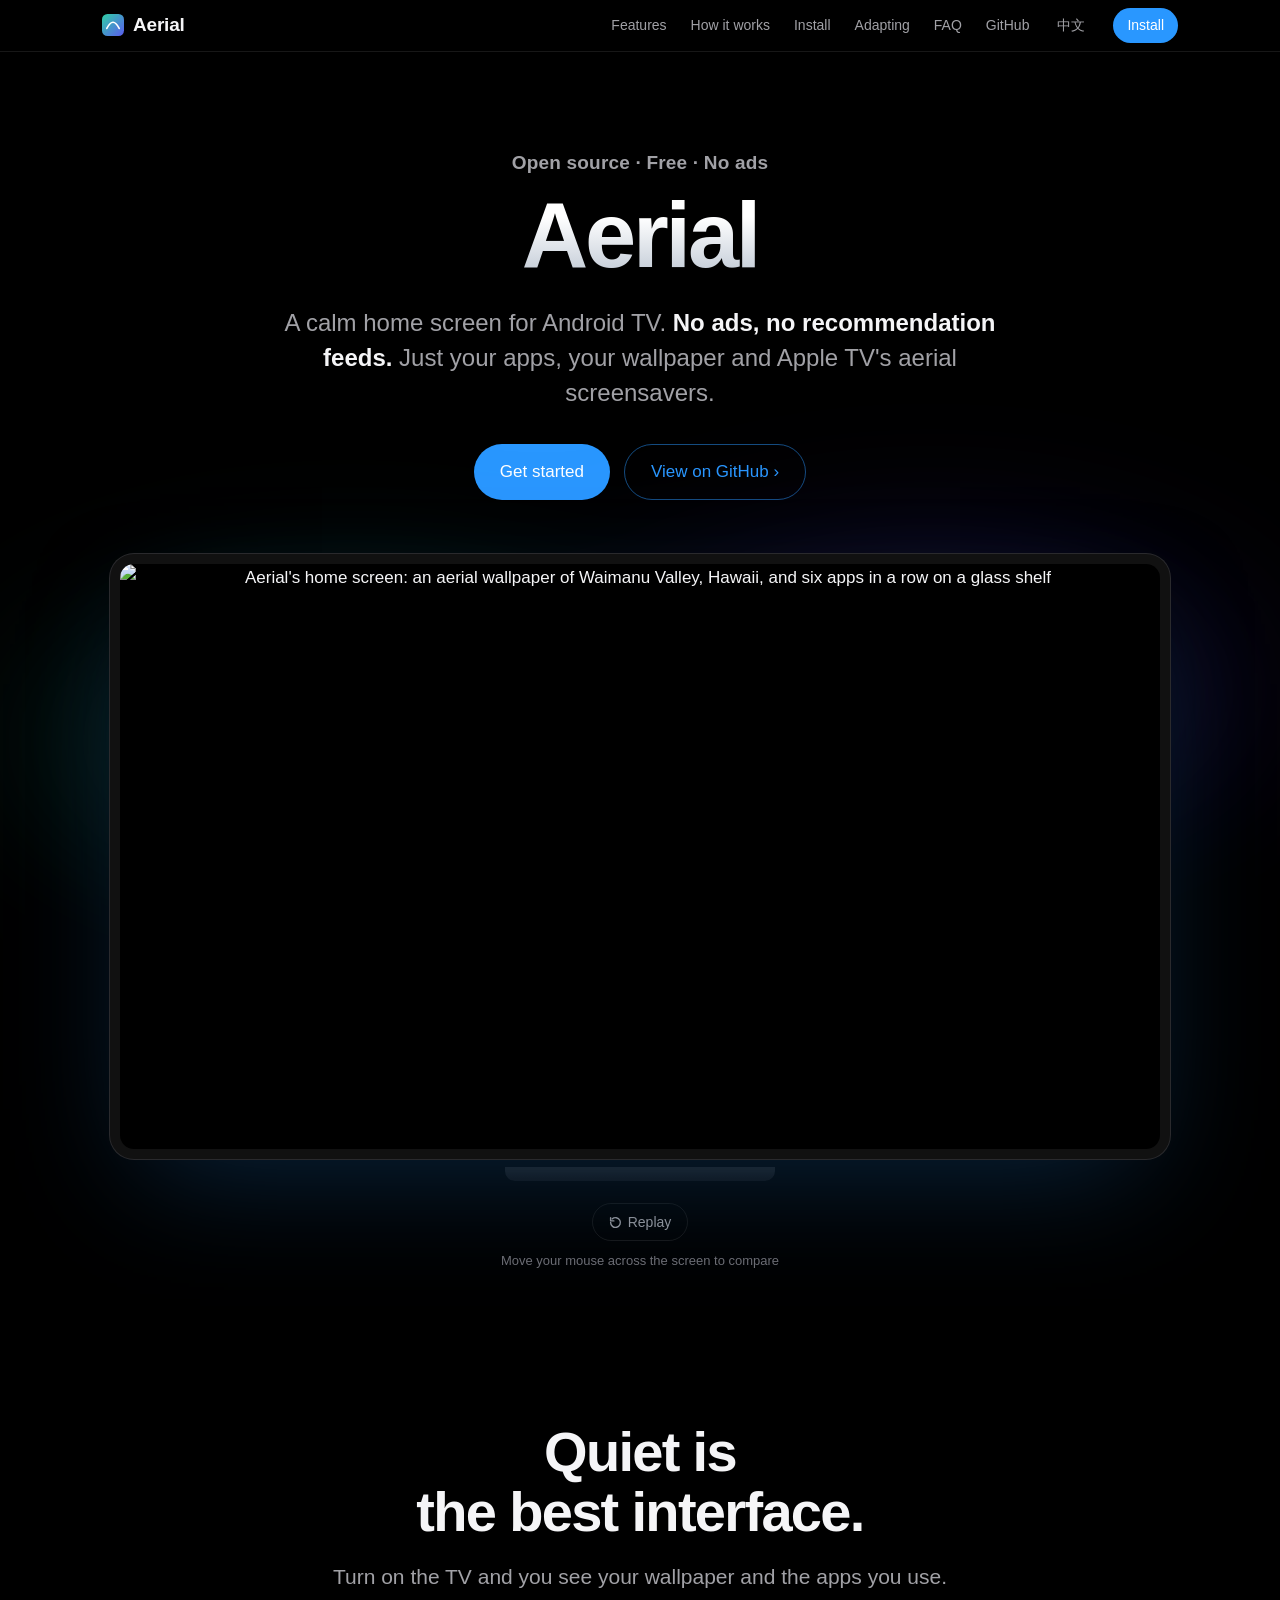
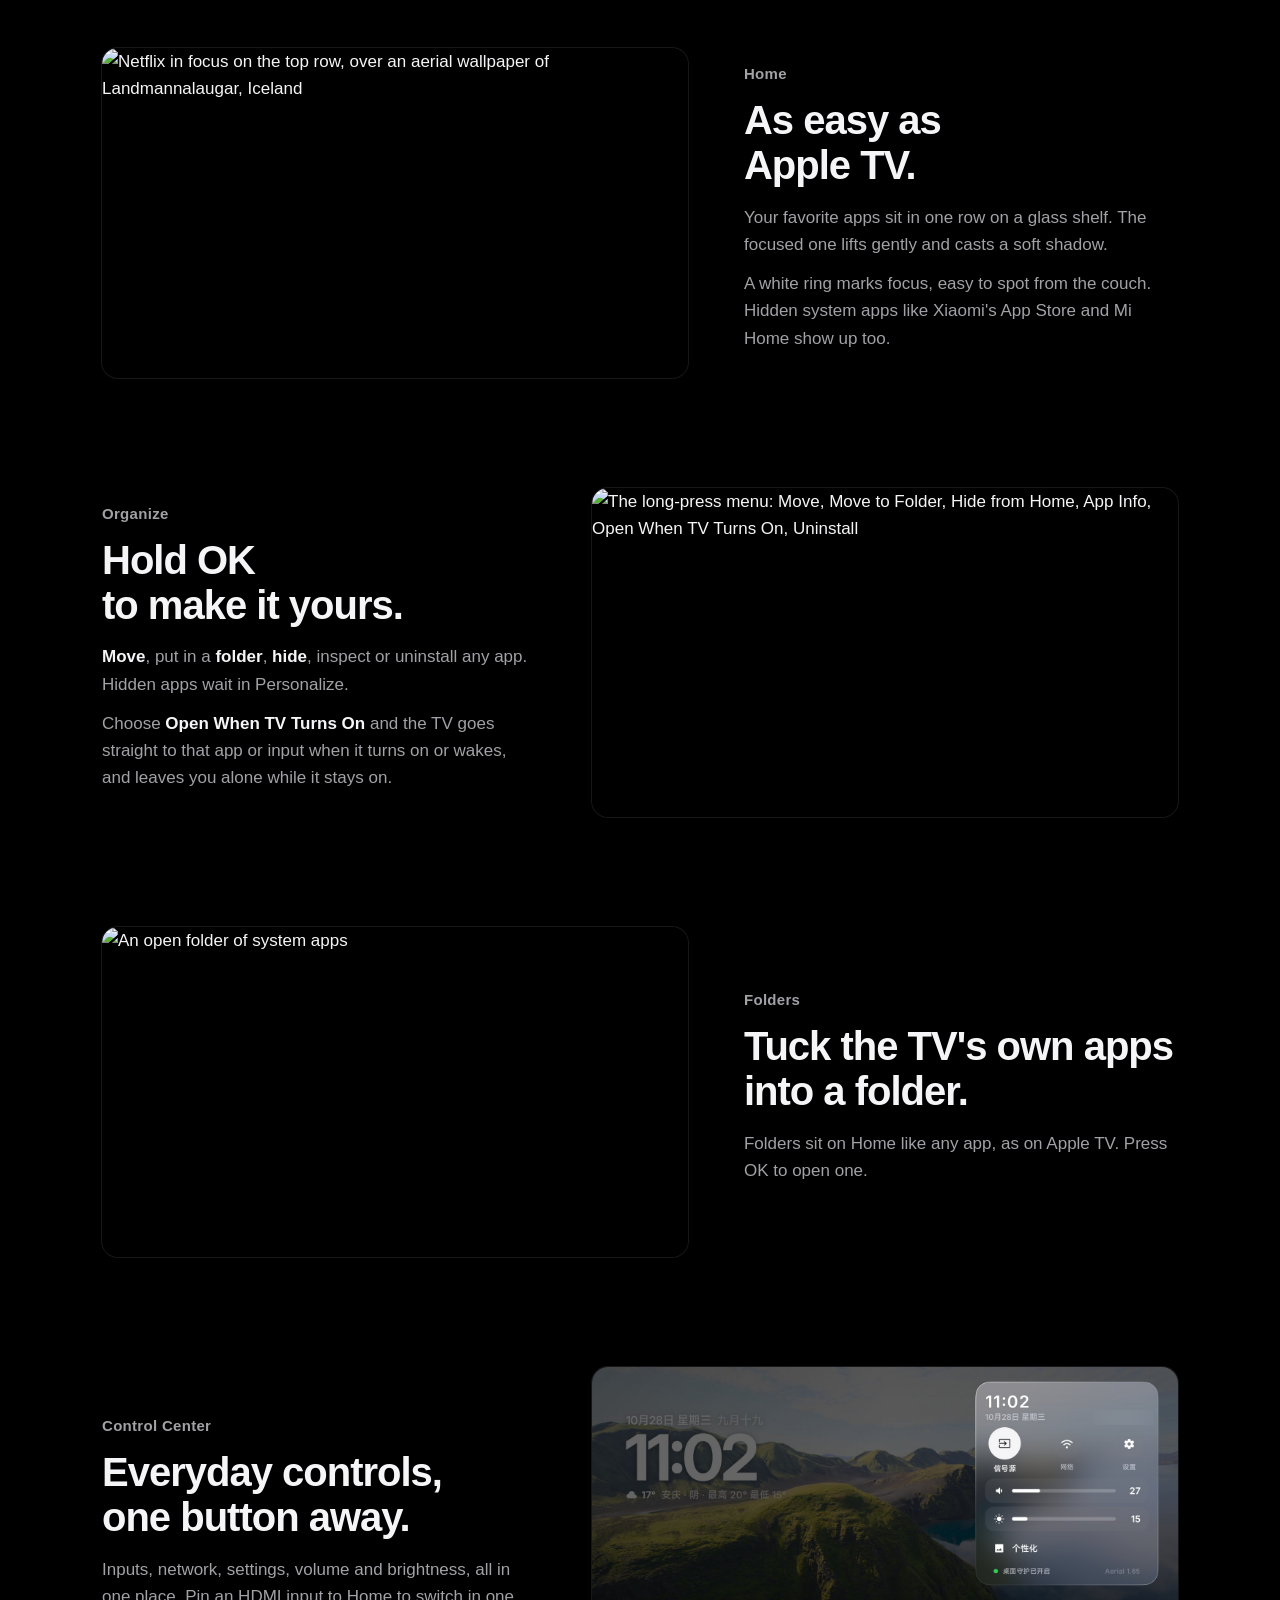
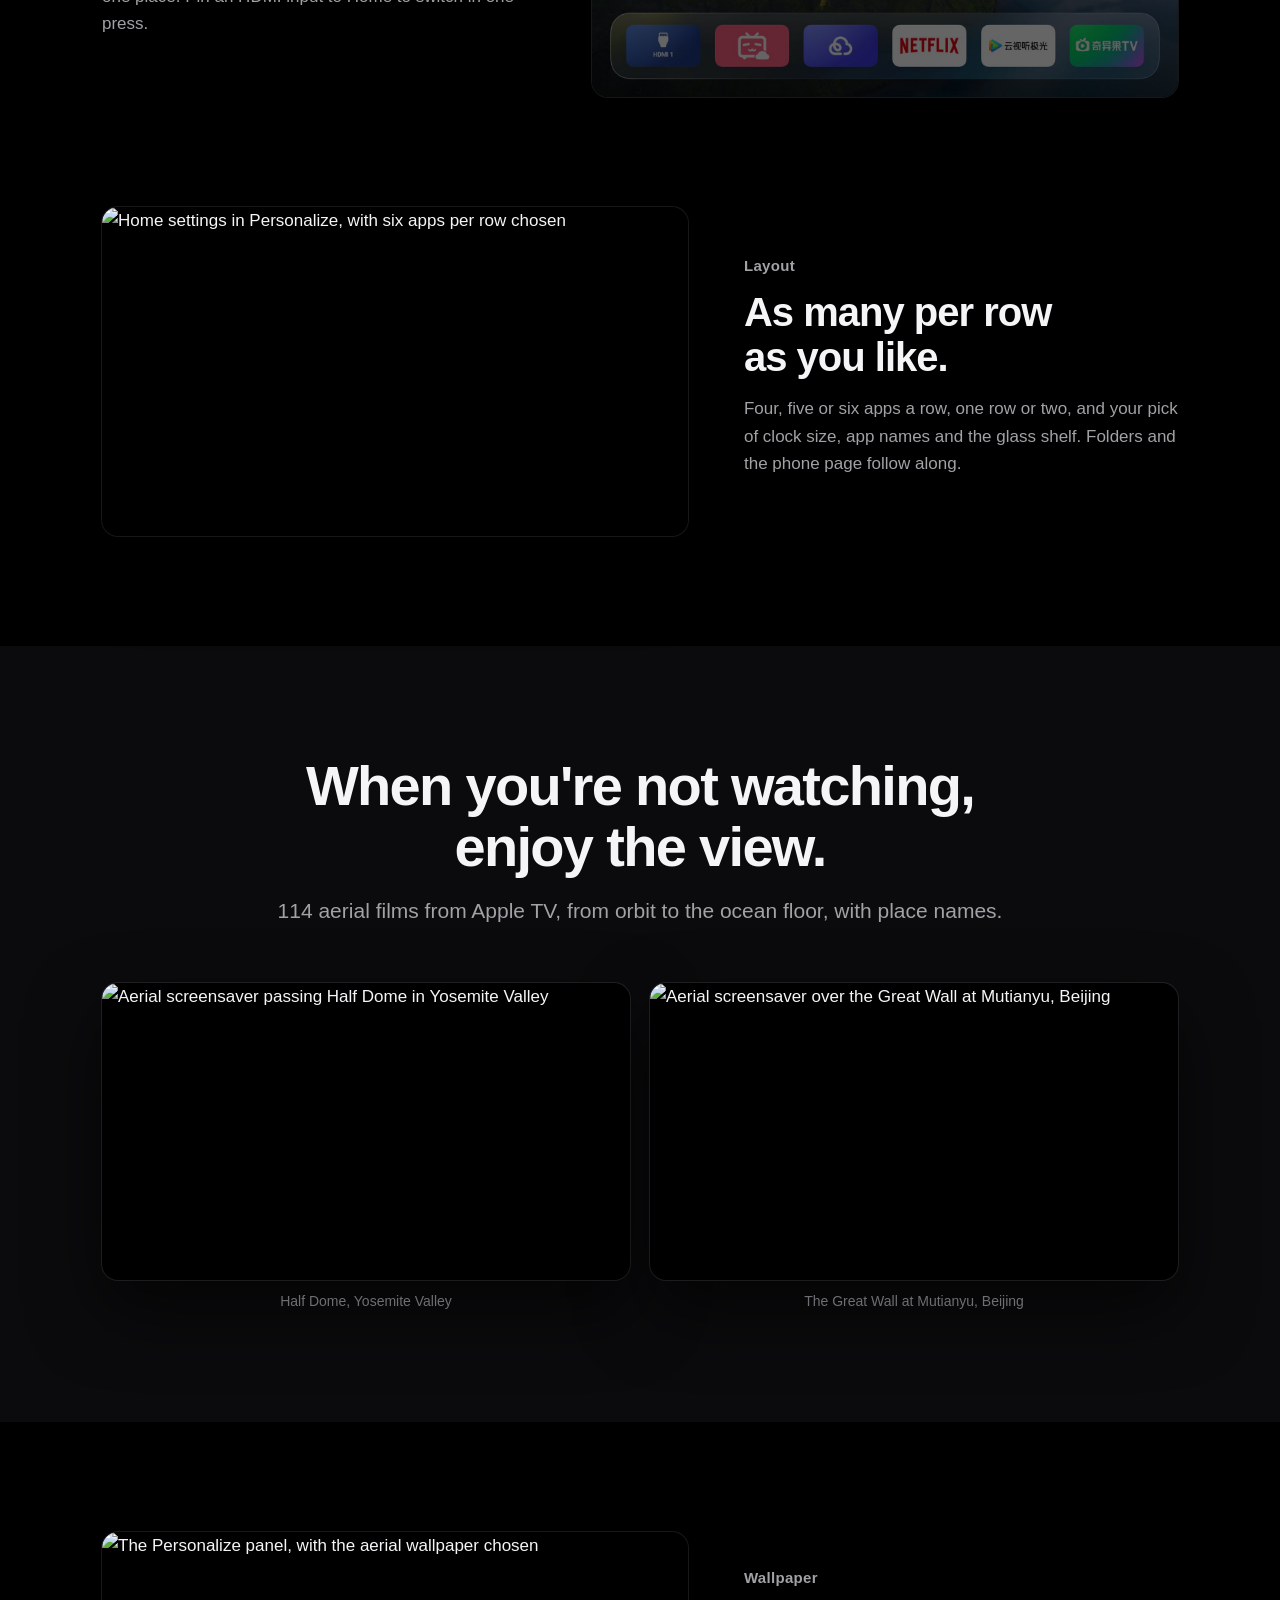
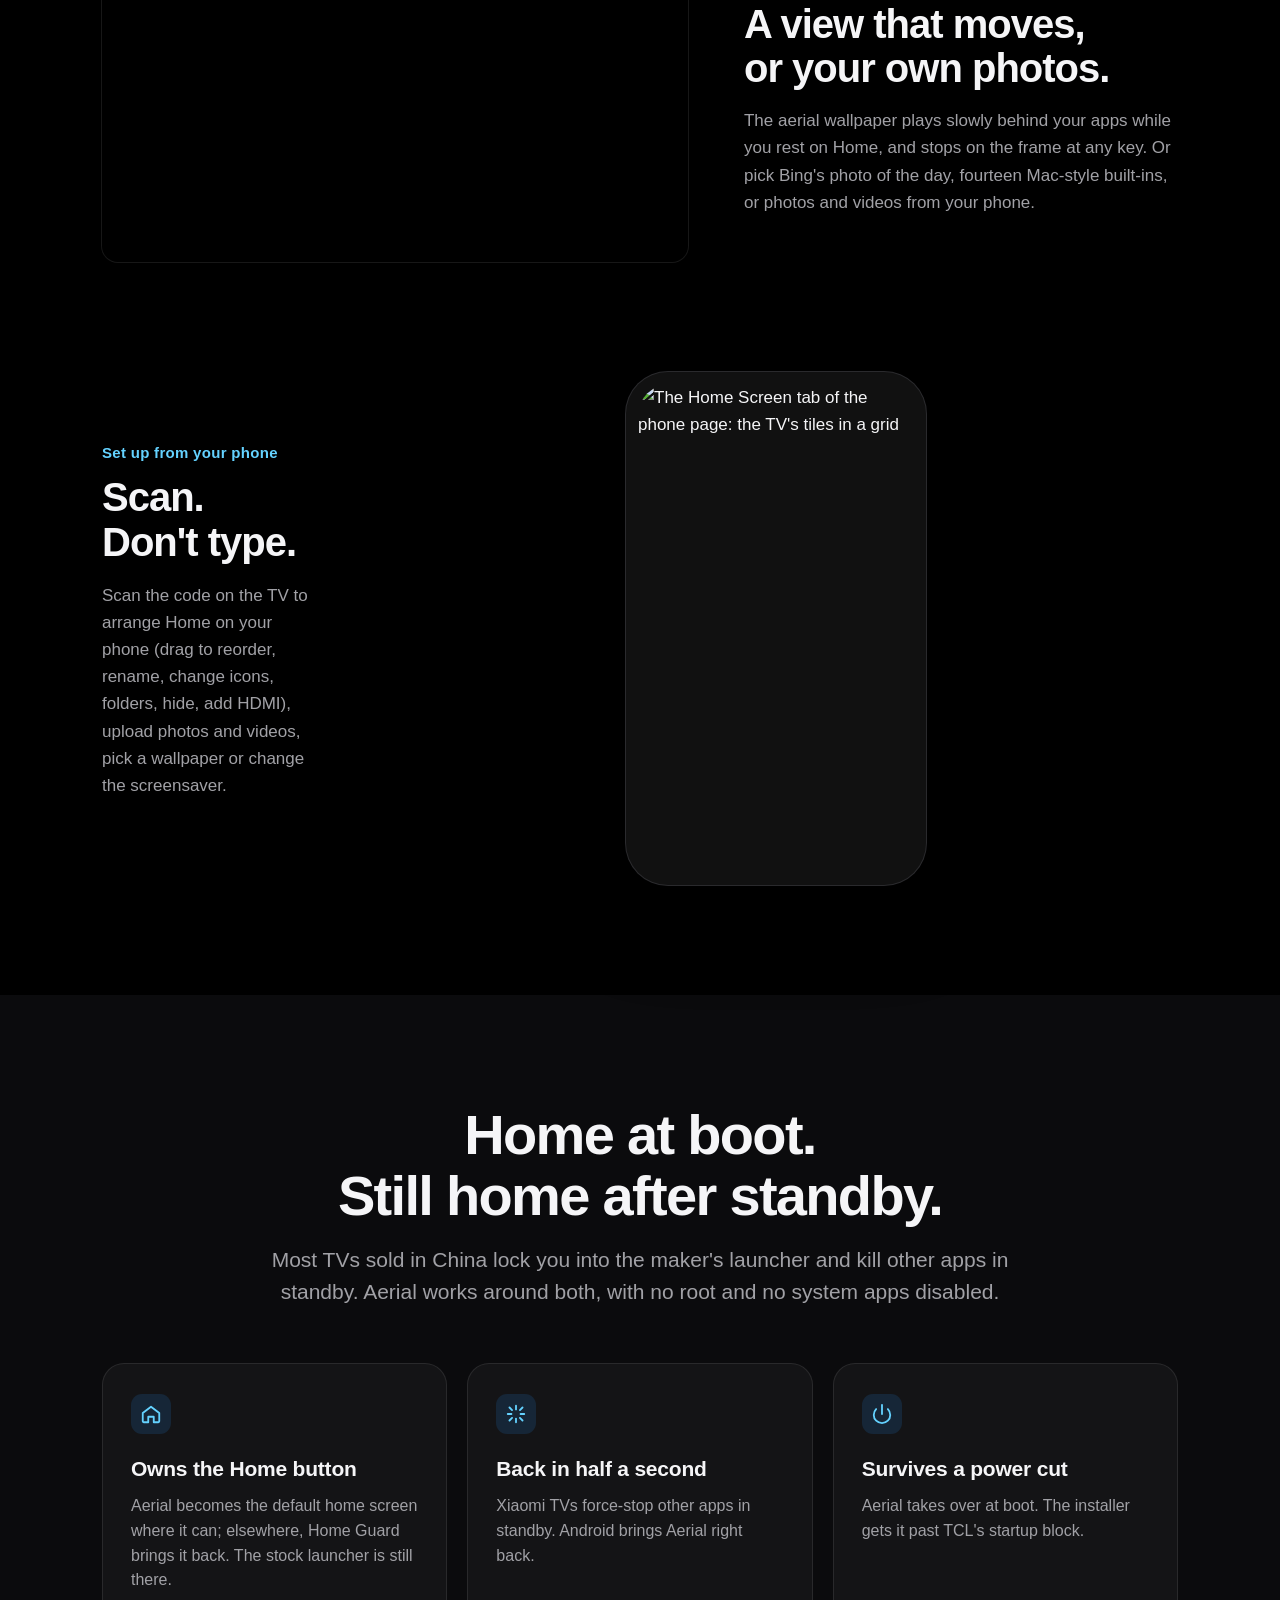
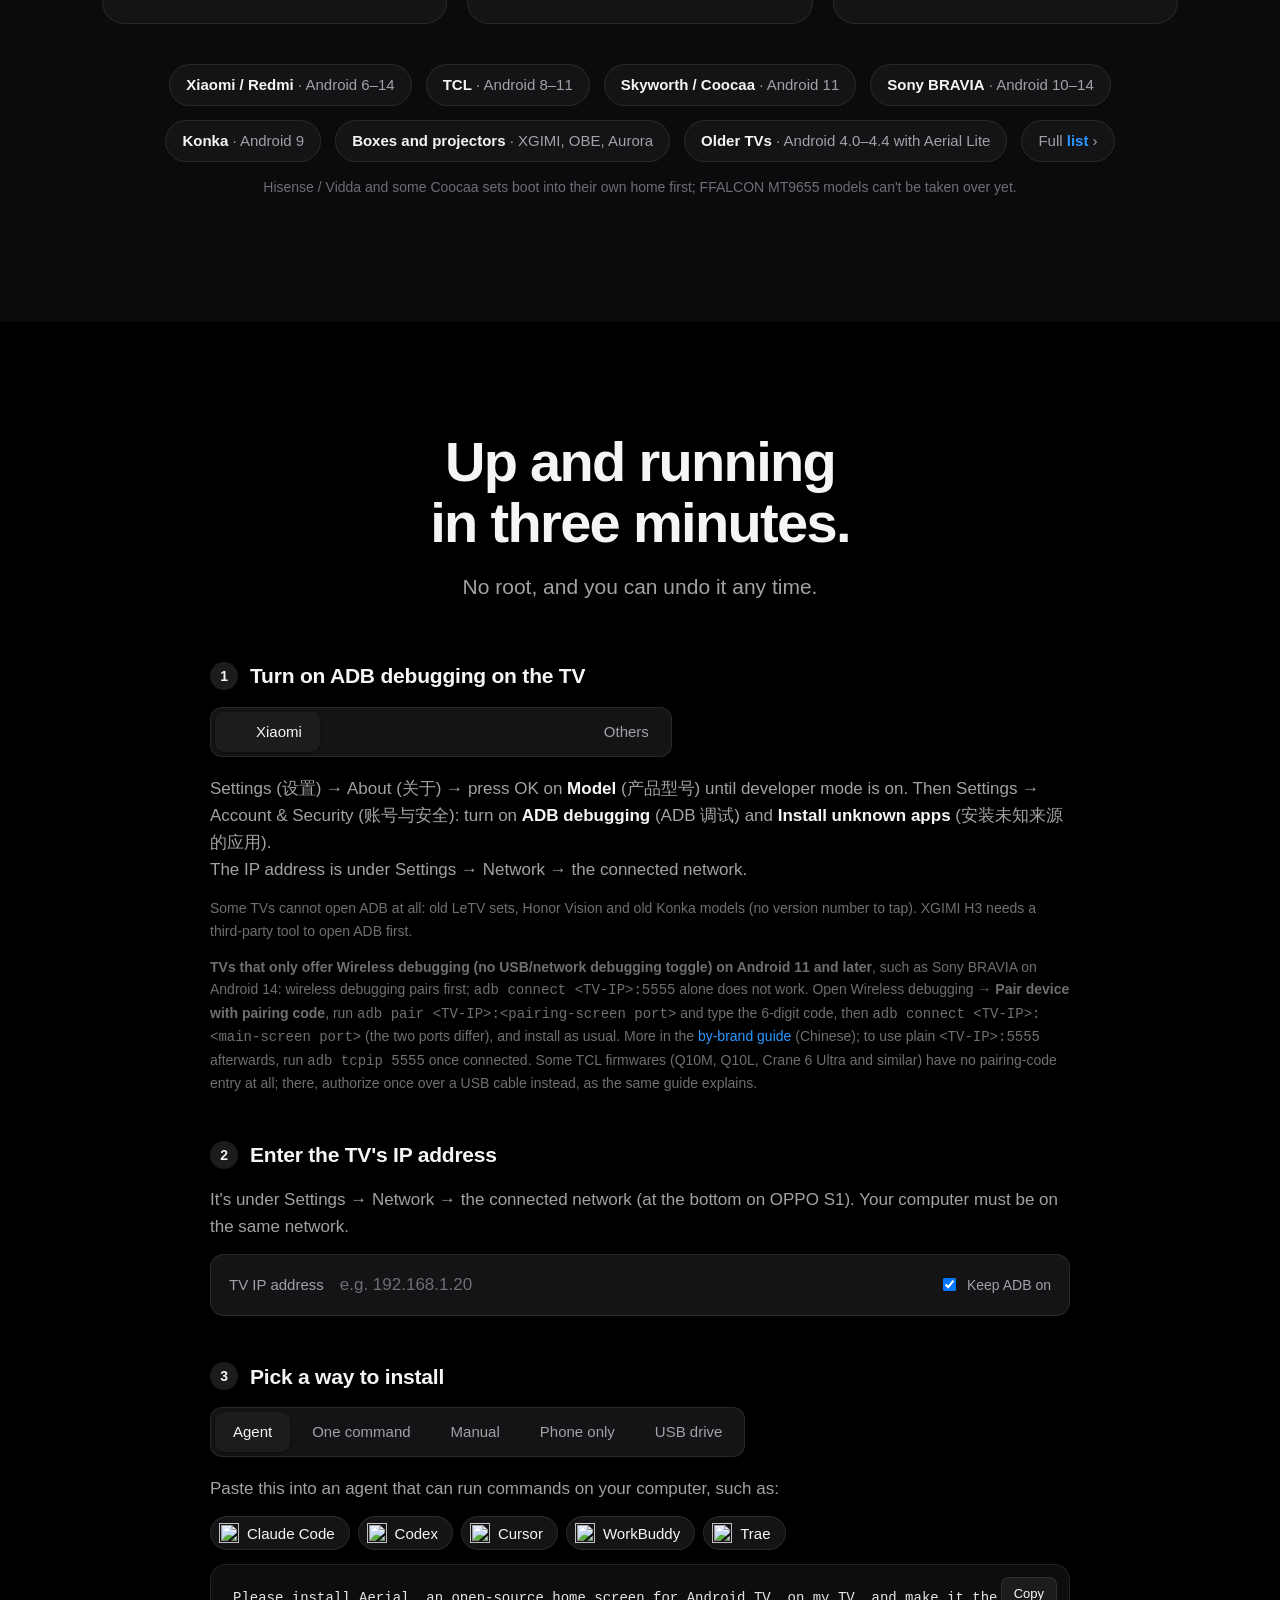
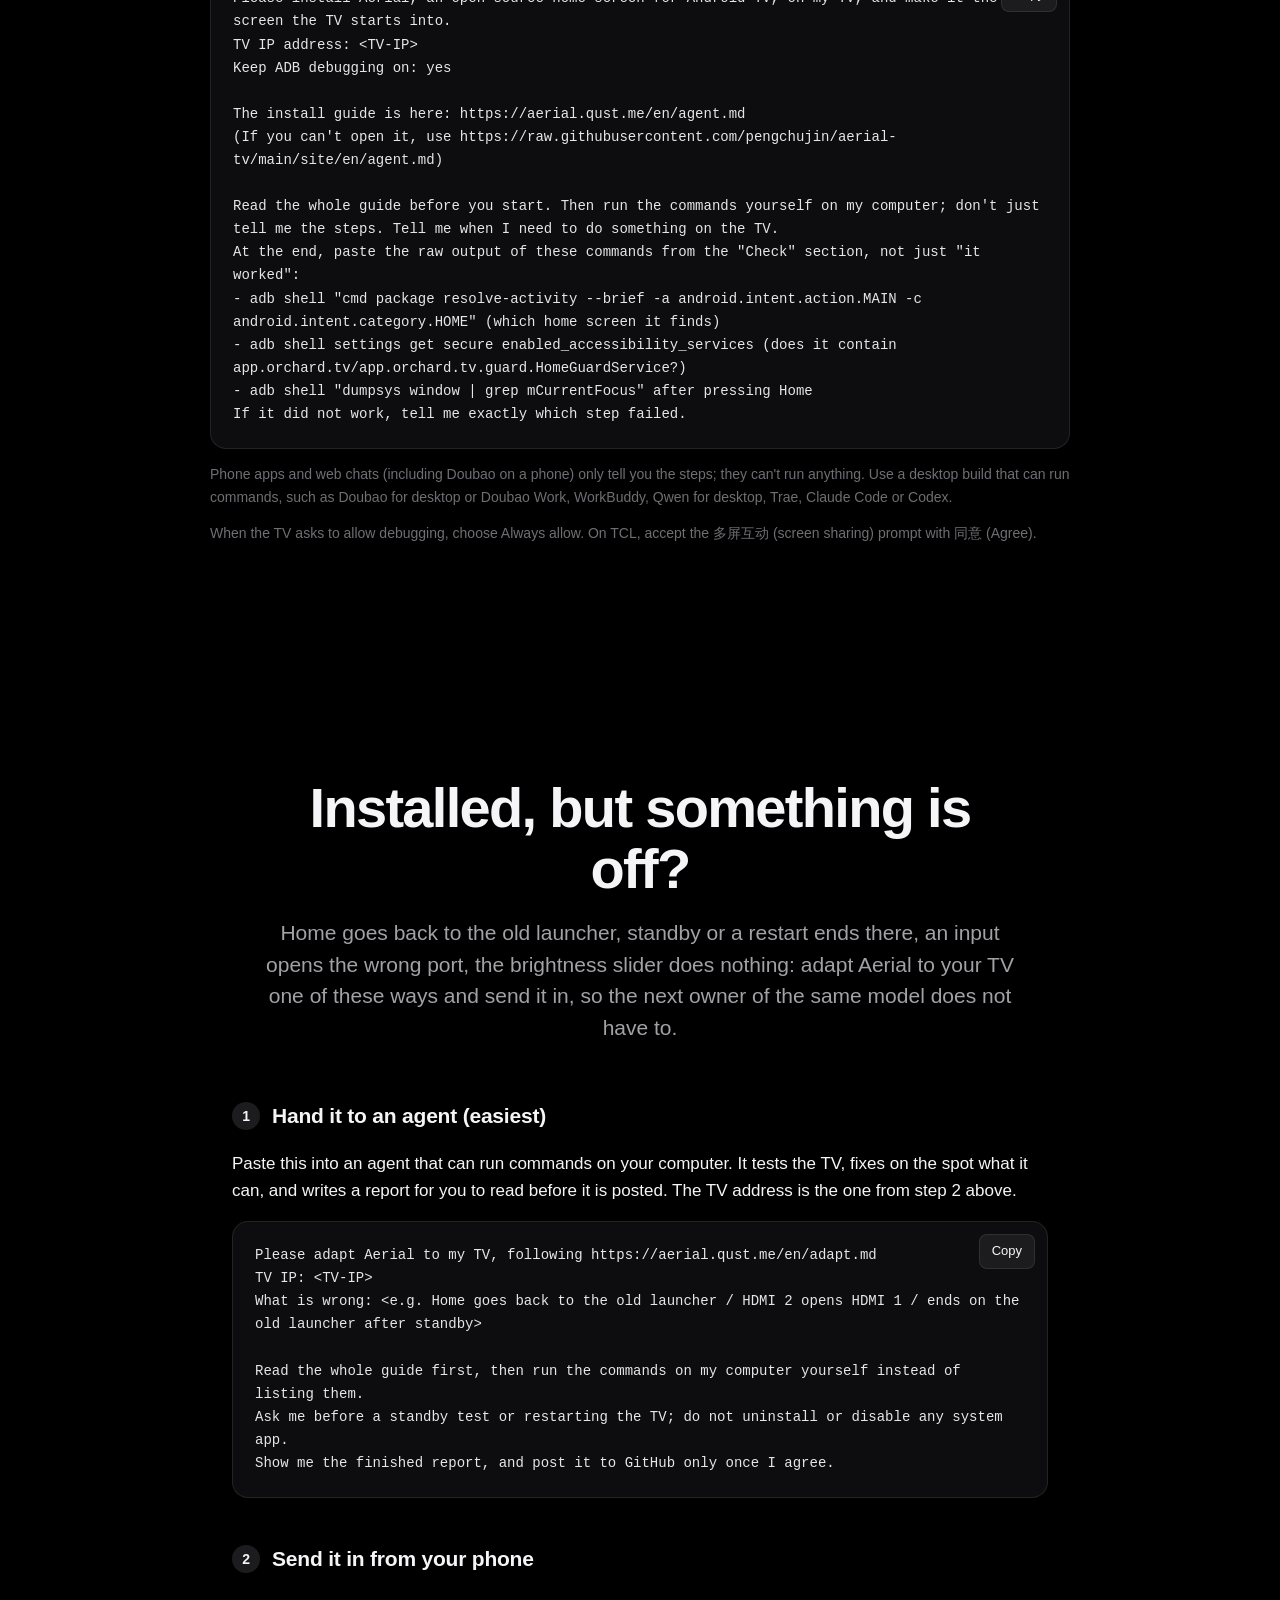
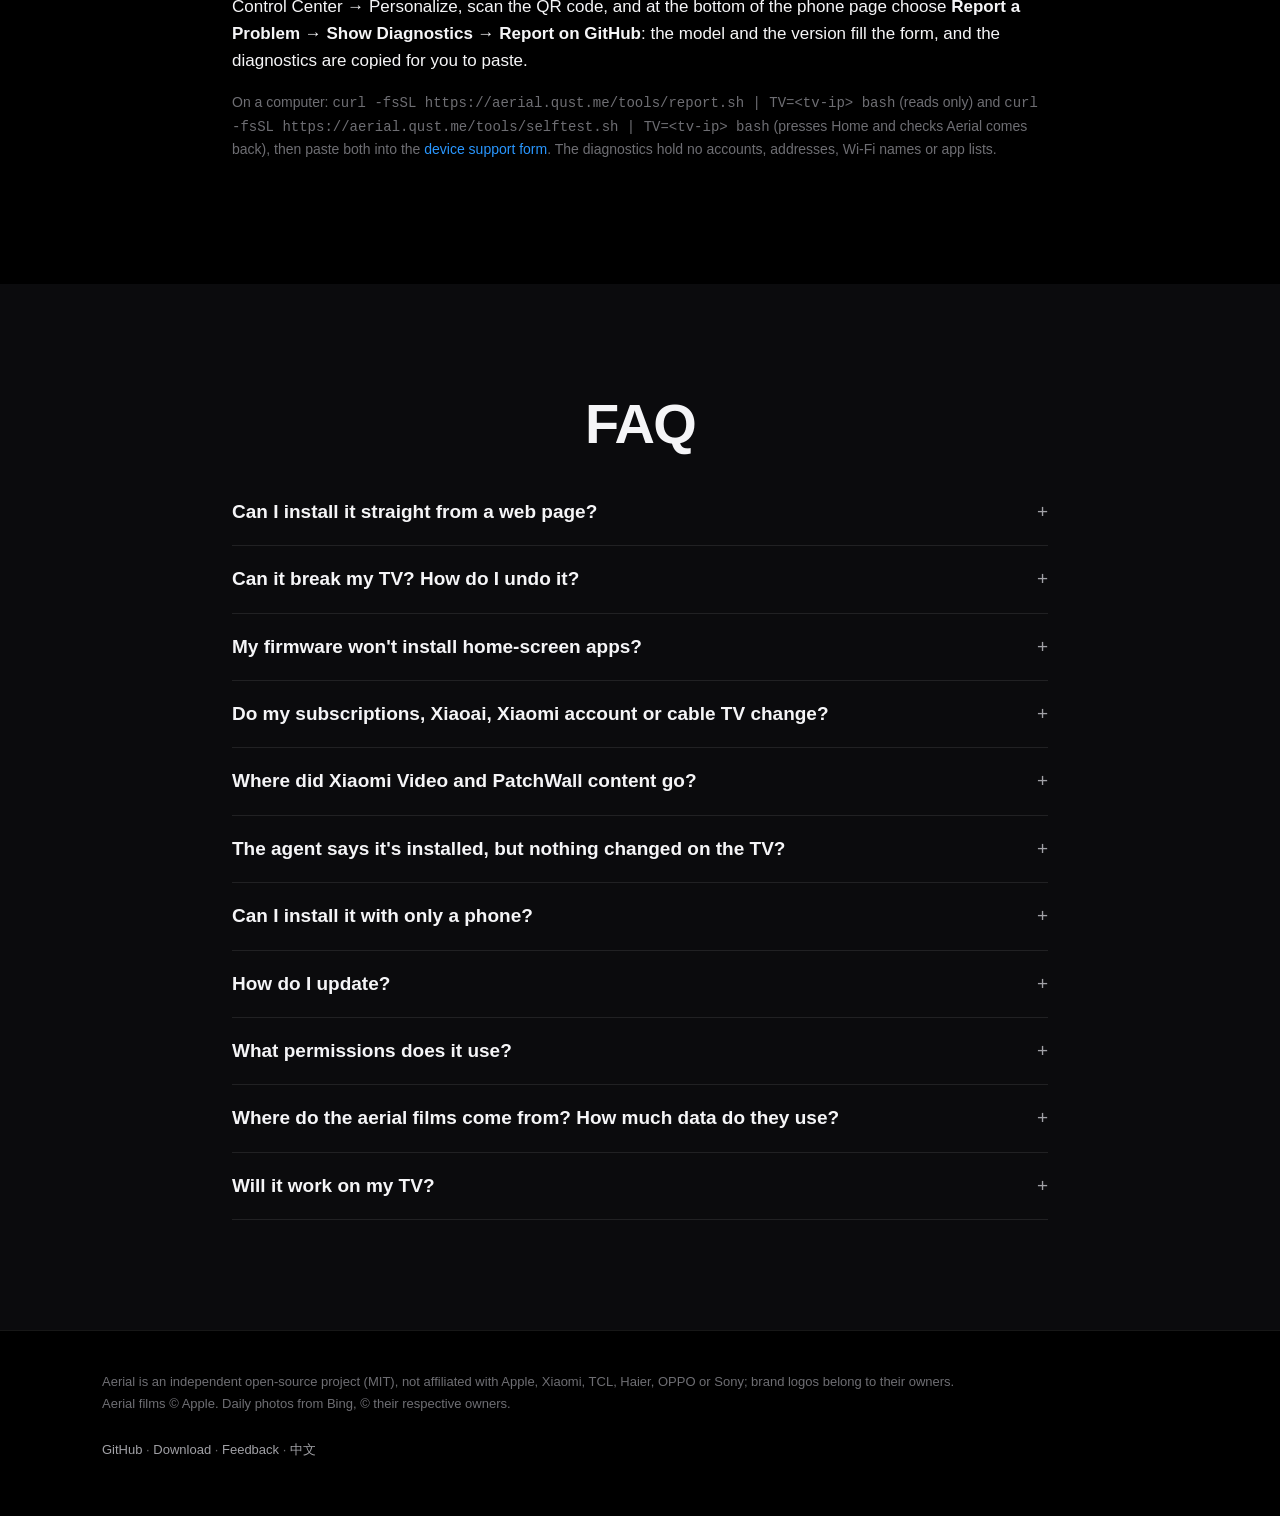
==== commit 613ac6d7: "Docs: who must pair first, the allow-debugging prompt, manual 5555 note (#747, PR #783) Only Android" ====
--- a/android/site/en/index.html
+++ b/android/site/en/index.html
@@ -190,7 +190,7 @@
       <span class="chip"><b>Xiaomi / Redmi</b> · Android 6–14</span>
       <span class="chip"><b>TCL</b> · Android 8–11</span>
       <span class="chip"><b>Skyworth / Coocaa</b> · Android 11</span>
-      <span class="chip"><b>Sony BRAVIA</b> · Android 10–12</span>
+      <span class="chip"><b>Sony BRAVIA</b> · Android 10–14</span>
       <span class="chip"><b>Konka</b> · Android 9</span>
       <span class="chip"><b>Boxes and projectors</b> · XGIMI, OBE, Aurora</span>
       <span class="chip"><b>Older TVs</b> · Android 4.0–4.4 with Aerial Lite</span>
@@ -222,7 +222,7 @@
       <div class="panel" data-panel="oppo"><p>Settings (设置) → System (系统) → About (关于本机) → <b>Model</b> (设备型号), press <b>Up, Up, Right, Right</b>, then OK. Then Settings → System → <b>Developer options</b> (开发者选项) and turn on <b>USB debugging</b> (USB 调试, sometimes called ADB debugging).<br>The IP address is at the <b>bottom</b> of Settings → Network → the connected network.</p></div>
       <div class="panel" data-panel="other"><p>Settings → Device Preferences → About → press <b>Build</b> (not Android version) 7 times, then turn on <b>USB debugging</b> in Developer options.<br>The IP address is under Settings → Network → the connected network.</p></div>
       <p class="note">Some TVs cannot open ADB at all: old LeTV sets, Honor Vision and old Konka models (no version number to tap). XGIMI H3 needs a third-party tool to open ADB first.</p>
-      <p class="note"><b>Sony BRAVIA on Android 14 and other Android 11+ TVs</b>: wireless debugging pairs first; <code>adb connect &lt;TV-IP&gt;:5555</code> alone does not work. Open Wireless debugging → <b>Pair device with pairing code</b>, run <code>adb pair &lt;TV-IP&gt;:&lt;pairing-screen port&gt;</code> and type the 6-digit code, then <code>adb connect &lt;TV-IP&gt;:&lt;main-screen port&gt;</code> (the two ports differ), and install as usual. More in the <a href="https://github.com/pengchujin/aerial-tv/blob/main/docs/devices/adb-by-brand.md">by-brand guide</a> (Chinese); to use plain <code>&lt;TV-IP&gt;:5555</code> afterwards, run <code>adb tcpip 5555</code> once connected.</p>
+      <p class="note"><b>TVs that only offer Wireless debugging (no USB/network debugging toggle) on Android 11 and later</b>, such as Sony BRAVIA on Android 14: wireless debugging pairs first; <code>adb connect &lt;TV-IP&gt;:5555</code> alone does not work. Open Wireless debugging → <b>Pair device with pairing code</b>, run <code>adb pair &lt;TV-IP&gt;:&lt;pairing-screen port&gt;</code> and type the 6-digit code, then <code>adb connect &lt;TV-IP&gt;:&lt;main-screen port&gt;</code> (the two ports differ), and install as usual. More in the <a href="https://github.com/pengchujin/aerial-tv/blob/main/docs/devices/adb-by-brand.md">by-brand guide</a> (Chinese); to use plain <code>&lt;TV-IP&gt;:5555</code> afterwards, run <code>adb tcpip 5555</code> once connected. Some TCL firmwares (Q10M, Q10L, Crane 6 Ultra and similar) have no pairing-code entry at all; there, authorize once over a USB cable instead, as the same guide explains.</p>
 
       <h3 class="step"><span>2</span>Enter the TV's IP address</h3>
       <p class="hint">It's under Settings → Network → the connected network (at the bottom on OPPO S1). Your computer must be on the same network.</p>
@@ -257,11 +257,13 @@
       <div class="panel" data-panel="cli">
         <p>Run it in a macOS or Linux terminal; it downloads adb if you don't have it. On Windows, use an agent.</p>
         <div class="code"><button class="copy" data-copy="cmd">Copy</button><pre id="cmd"></pre></div>
+        <p class="note">TVs that only offer Wireless debugging pair first: with a pairing-code entry, set the <code>ADB_PAIR</code>, <code>ADB_CODE</code> and <code>ADB_CONNECT</code> variables before running (the README shows how) and the script pairs and switches back to 5555 for you; without a pairing-code entry (TCL Q10M, Q10L, Crane 6 Ultra and similar), connect the TV once with a USB cable as in the <a href="https://github.com/pengchujin/aerial-tv/blob/main/docs/devices/adb-by-brand.md">by-brand guide</a> (Chinese) and run <code>adb tcpip 5555</code>.</p>
       </div>
 
       <div class="panel" data-panel="manual">
         <p>Download <a href="../download/aerial-standard.apk"><b>aerial-standard.apk</b></a>, then run:</p>
         <div class="code"><button class="copy" data-copy="manualcmd">Copy</button><pre id="manualcmd"></pre></div>
+        <p class="note">TVs that only offer Wireless debugging (step 1) come in two kinds:<br><b>With a pairing-code entry</b> (Sony BRAVIA on Android 14 and similar): pair first as in step 1, then run <code>adb tcpip 5555</code> once connected, so the first line of the commands is 5555; without that, use the IP:port from the main Wireless debugging screen on the first line.<br><b>Without a pairing-code entry</b> (TCL Q10M, Q10L, Crane 6 Ultra and similar): follow the <a href="https://github.com/pengchujin/aerial-tv/blob/main/docs/devices/adb-by-brand.md">by-brand guide</a> (Chinese) and connect the TV to a computer with a USB cable, then run <code>adb tcpip 5555</code> once authorized; until you do, the first line's <code>:5555</code> will not connect.</p>
       </div>
 
       <div class="panel" data-panel="phone">
